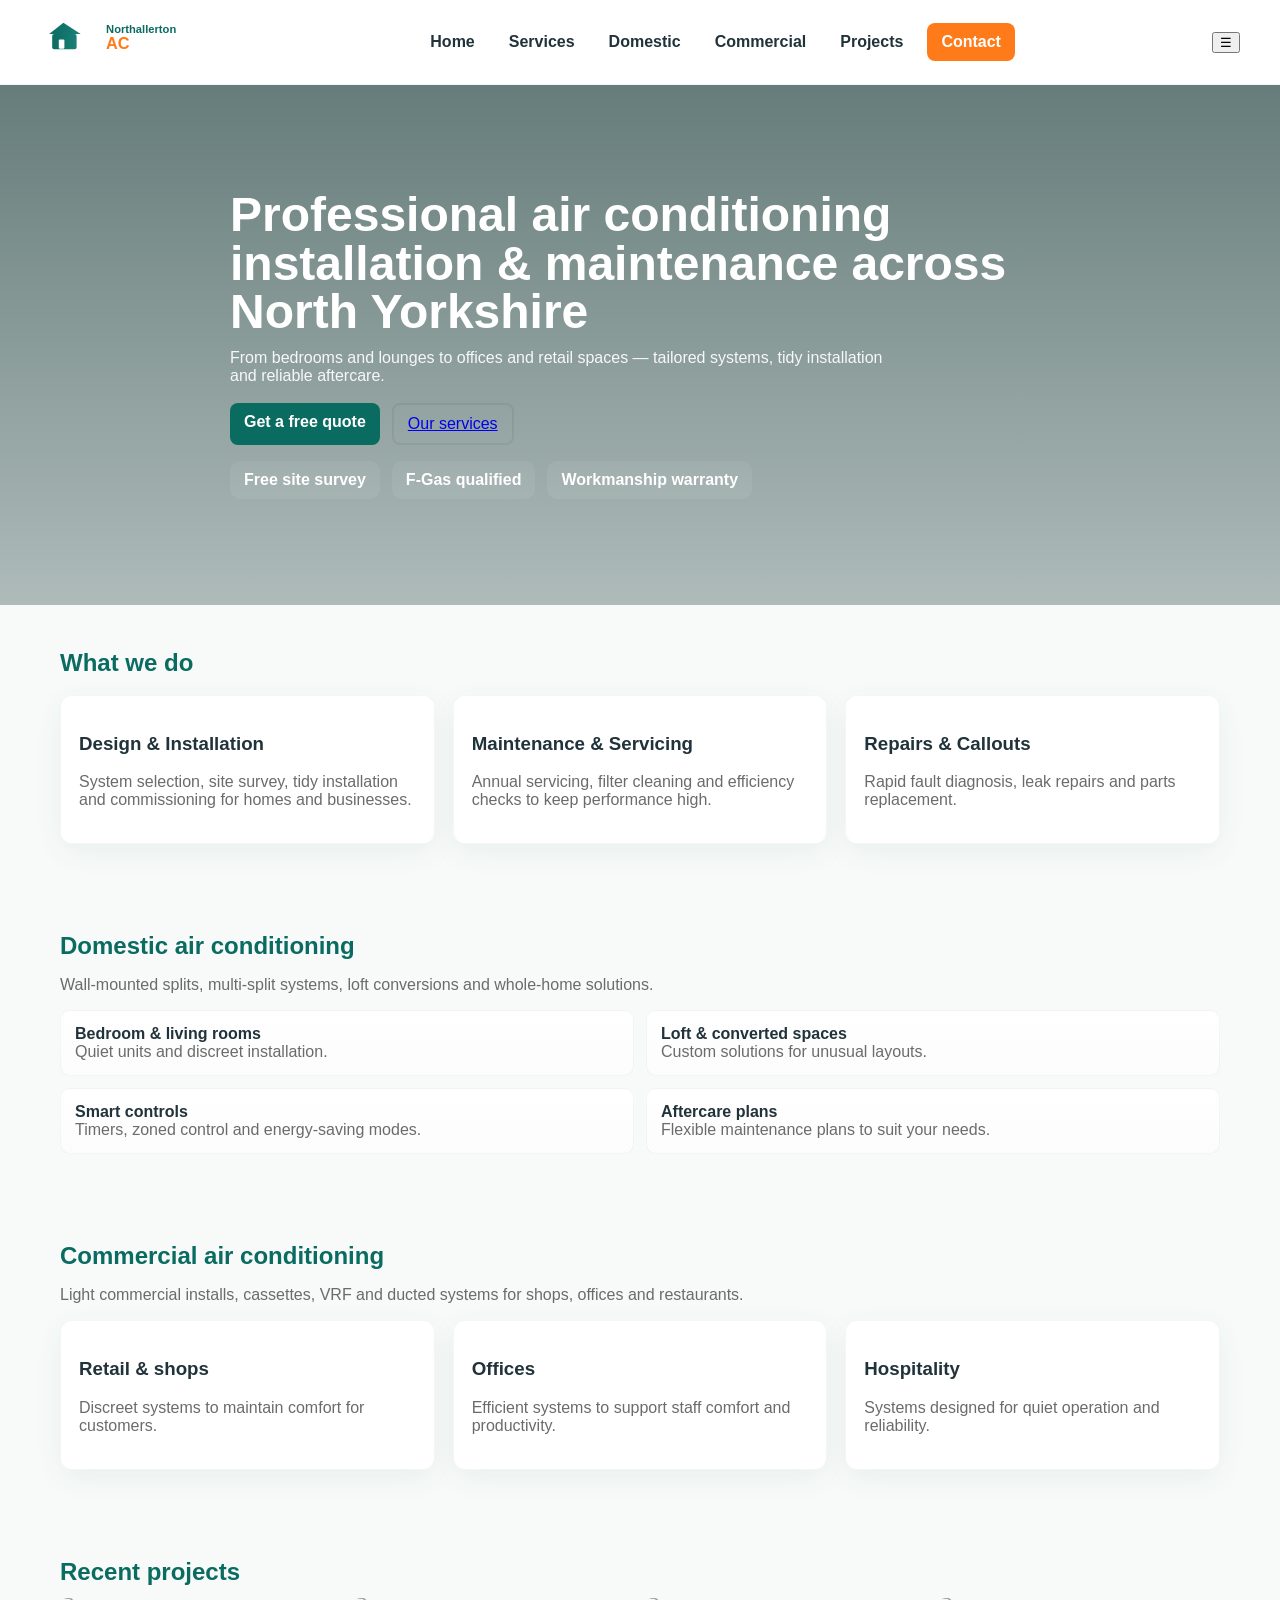
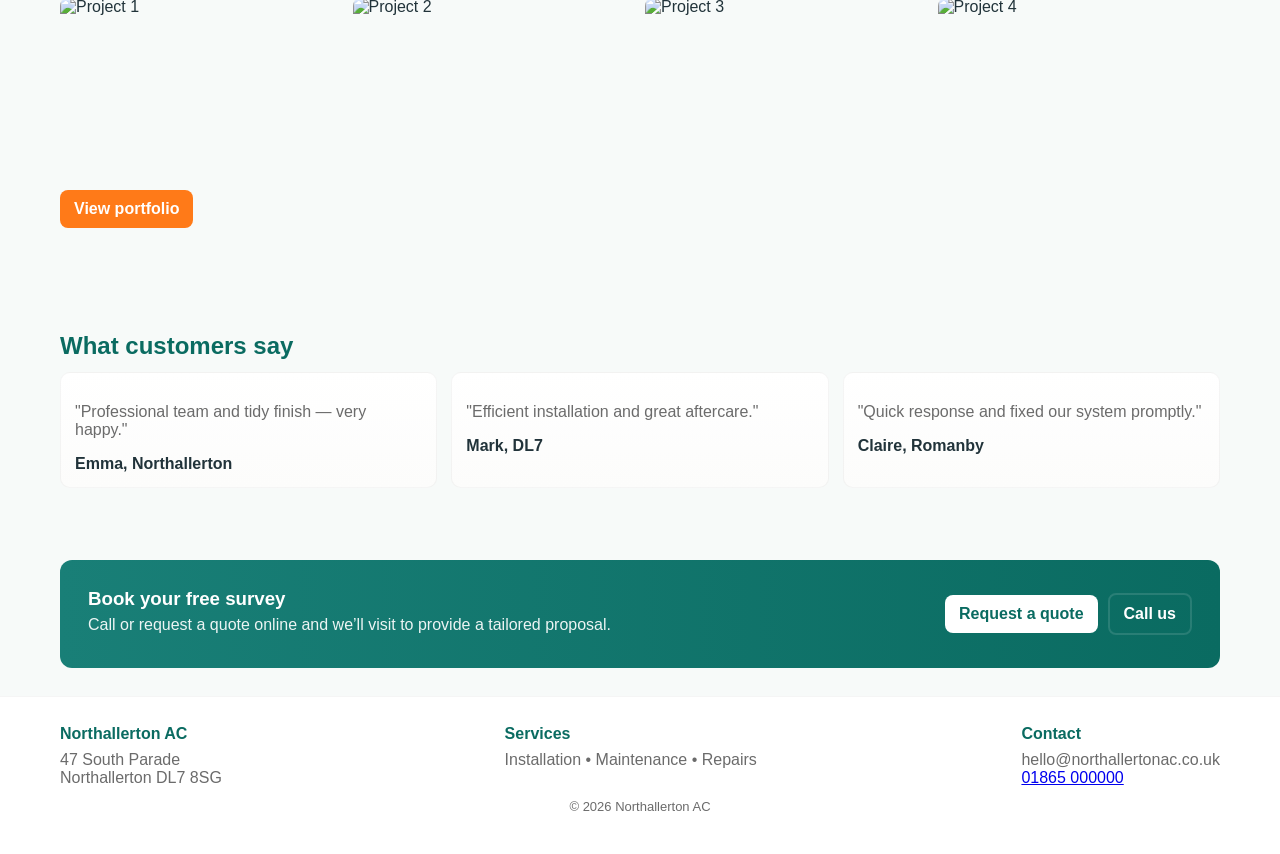
==== index.html @ 20d9b69d "Add files via upload" ====
<!doctype html>
<html lang="en">
<head>
  <meta charset="utf-8"><meta name="viewport" content="width=device-width,initial-scale=1">
  <title>Northallerton AC — Domestic & Commercial Air Conditioning</title>
  <link rel="stylesheet" href="styles.css">
  <link rel="icon" href="logo.svg" type="image/svg+xml">
</head>
<body>
  <header class="site-header">
    <div class="container header-inner">
      <a href="index.html" class="logo"><img src="logo.svg" alt="Northallerton AC"></a>
      <nav class="site-nav">
        <a href="index.html">Home</a>
        <a href="services.html">Services</a>
        <a href="domestic.html">Domestic</a>
        <a href="commercial.html">Commercial</a>
        <a href="projects.html">Projects</a>
        <a href="contact.html" class="cta">Contact</a>
      </nav>
      <button class="nav-toggle" aria-label="Toggle navigation">☰</button>
    </div>
  </header>

  <section class="hero" role="img" aria-label="Technician installing air conditioning">
    <div class="container">
      <h1>Professional air conditioning installation & maintenance across North Yorkshire</h1>
      <p>From bedrooms and lounges to offices and retail spaces — tailored systems, tidy installation and reliable aftercare.</p>
      <div class="hero-actions">
        <a href="contact.html" class="btn">Get a free quote</a>
        <a href="#services" class="btn-ghost">Our services</a>
      </div>
      <div class="quick-services" style="margin-top:16px">
        <div class="qs-item">Free site survey</div>
        <div class="qs-item">F‑Gas qualified</div>
        <div class="qs-item">Workmanship warranty</div>
      </div>
    </div>
  </section>

  <main class="container">
    <section class="section" id="services">
      <h2>What we do</h2>
      <div class="card-grid">
        <div class="card"><h3>Design & Installation</h3><p style="color:var(--muted)">System selection, site survey, tidy installation and commissioning for homes and businesses.</p></div>
        <div class="card"><h3>Maintenance & Servicing</h3><p style="color:var(--muted)">Annual servicing, filter cleaning and efficiency checks to keep performance high.</p></div>
        <div class="card"><h3>Repairs & Callouts</h3><p style="color:var(--muted)">Rapid fault diagnosis, leak repairs and parts replacement.</p></div>
      </div>
    </section>

    <section class="section">
      <h2>Domestic air conditioning</h2>
      <p style="color:var(--muted)">Wall-mounted splits, multi-split systems, loft conversions and whole-home solutions.</p>
      <div class="service-list" style="margin-top:12px">
        <div class="service"><strong>Bedroom & living rooms</strong><div style="color:var(--muted)">Quiet units and discreet installation.</div></div>
        <div class="service"><strong>Loft & converted spaces</strong><div style="color:var(--muted)">Custom solutions for unusual layouts.</div></div>
        <div class="service"><strong>Smart controls</strong><div style="color:var(--muted)">Timers, zoned control and energy-saving modes.</div></div>
        <div class="service"><strong>Aftercare plans</strong><div style="color:var(--muted)">Flexible maintenance plans to suit your needs.</div></div>
      </div>
    </section>

    <section class="section">
      <h2>Commercial air conditioning</h2>
      <p style="color:var(--muted)">Light commercial installs, cassettes, VRF and ducted systems for shops, offices and restaurants.</p>
      <div class="card-grid" style="margin-top:12px">
        <div class="card"><h3>Retail & shops</h3><p style="color:var(--muted)">Discreet systems to maintain comfort for customers.</p></div>
        <div class="card"><h3>Offices</h3><p style="color:var(--muted)">Efficient systems to support staff comfort and productivity.</p></div>
        <div class="card"><h3>Hospitality</h3><p style="color:var(--muted)">Systems designed for quiet operation and reliability.</p></div>
      </div>
    </section>

    <section class="section">
      <h2>Recent projects</h2>
      <div class="projects-grid">
        <img src="https://picsum.photos/800/600?random=21" alt="Project 1">
        <img src="https://picsum.photos/800/600?random=22" alt="Project 2">
        <img src="https://picsum.photos/800/600?random=23" alt="Project 3">
        <img src="https://picsum.photos/800/600?random=24" alt="Project 4">
      </div>
      <p style="margin-top:12px"><a href="projects.html" class="btn" style="background:var(--accent)">View portfolio</a></p>
    </section>

    <section class="section">
      <h2>What customers say</h2>
      <div class="testimonials" style="margin-top:12px">
        <div class="testimonial"><p style="color:var(--muted)">"Professional team and tidy finish — very happy."</p><strong>Emma, Northallerton</strong></div>
        <div class="testimonial"><p style="color:var(--muted)">"Efficient installation and great aftercare."</p><strong>Mark, DL7</strong></div>
        <div class="testimonial"><p style="color:var(--muted)">"Quick response and fixed our system promptly."</p><strong>Claire, Romanby</strong></div>
      </div>
    </section>

    <section class="section contact-cta" style="background:linear-gradient(90deg,var(--primary-2),var(--primary));color:#fff;border-radius:12px;padding:28px;margin:28px 0">
      <div style="display:flex;align-items:center;justify-content:space-between;gap:12px;flex-wrap:wrap">
        <div><h3 style="margin:0">Book your free survey</h3><p style="margin:6px 0;color:rgba(255,255,255,0.92)">Call or request a quote online and we’ll visit to provide a tailored proposal.</p></div>
        <div style="display:flex;gap:10px;align-items:center">
          <a href="contact.html" class="btn" style="background:#fff;color:var(--primary)">Request a quote</a>
          <a href="tel:+441862000000" class="btn" style="background:transparent;border:2px solid rgba(255,255,255,0.12);color:#fff">Call us</a>
        </div>
      </div>
    </section>

  </main>

  <footer class="site-footer">
    <div class="container footer-inner">
      <div class="footer-col"><strong style="color:var(--primary)">Northallerton AC</strong><div style="color:var(--muted);margin-top:8px">47 South Parade<br>Northallerton DL7 8SG</div></div>
      <div class="footer-col"><strong style="color:var(--primary)">Services</strong><div style="color:var(--muted);margin-top:8px">Installation • Maintenance • Repairs</div></div>
      <div class="footer-col"><strong style="color:var(--primary)">Contact</strong><div style="color:var(--muted);margin-top:8px">hello@northallertonac.co.uk<br><a href="tel:+441862000000">01865 000000</a></div></div>
    </div>
    <div style="text-align:center;padding:12px;color:var(--muted);font-size:13px">&copy; <span id="year"></span> Northallerton AC</div>
  </footer>

  <script src="script.js"></script>
  <script>document.getElementById('year').textContent = new Date().getFullYear();</script>
</body>
</html>
---- styles.css ----
:root{
  --primary:#0A6B61;
  --primary-2:#197F77;
  --accent:#FF7A18;
  --dark:#21333a;
  --muted:#6b6b6b;
  --bg:#f7faf9;
  --card:#ffffff;
  --maxw:1200px;
  --radius:12px;
  --shadow: 0 8px 30px rgba(12,80,72,0.06);
  font-family: "Inter", "Segoe UI", Roboto, Arial, sans-serif;
}
*{box-sizing:border-box}
body{margin:0;background:var(--bg);color:var(--dark);-webkit-font-smoothing:antialiased}
.container{max-width:var(--maxw);margin:0 auto;padding:0 20px}

/* Header */
.site-header{position:sticky;top:0;background:#fff;z-index:50;border-bottom:1px solid rgba(0,0,0,0.04)}
.header-inner{display:flex;align-items:center;justify-content:space-between;padding:12px 0}
.logo img{height:56px}
.site-nav{display:flex;gap:14px;align-items:center}
.site-nav a{color:var(--dark);text-decoration:none;padding:8px 10px;border-radius:8px;font-weight:600}
.site-nav a.cta{background:var(--accent);color:#fff;padding:10px 14px;border-radius:8px}

/* Hero */
.hero{position:relative;min-height:520px;background-image:url('https://picsum.photos/1600/800?sig=501');background-size:cover;background-position:center;color:#fff;display:flex;align-items:center}
.hero::after{content:'';position:absolute;inset:0;background:linear-gradient(180deg, rgba(5,41,38,0.6), rgba(5,41,38,0.3))}
.hero .container{position:relative;z-index:2;padding:48px 20px}
.hero h1{font-size:48px;margin:0;line-height:1.02;max-width:820px}
.hero p{color:rgba(255,255,255,0.92);margin-top:12px;max-width:680px}
.hero .hero-actions{margin-top:18px;display:flex;gap:12px;flex-wrap:wrap}

/* Quick services strip */
.quick-services{display:flex;gap:12px;margin-top:18px}
.qs-item{background:rgba(255,255,255,0.06);padding:10px 14px;border-radius:10px;color:#fff;font-weight:600}

/* Main sections */
.section{padding:44px 0}
.section h2{color:var(--primary);margin:0 0 12px}
.card-grid{display:grid;grid-template-columns:repeat(3,1fr);gap:18px;margin-top:18px}
.card{background:var(--card);padding:18px;border-radius:12px;box-shadow:var(--shadow);border:1px solid rgba(0,0,0,0.04)}

/* Services list (domestic/commercial) */
.service-list{display:grid;grid-template-columns:repeat(2,1fr);gap:12px;margin-top:12px}
.service{background:linear-gradient(180deg,#fff,#fcfcfd);padding:14px;border-radius:10px;border:1px solid rgba(0,0,0,0.04)}

/* Projects */
.projects-grid{display:grid;grid-template-columns:repeat(4,1fr);gap:10px}
.projects-grid img{width:100%;height:180px;object-fit:cover;border-radius:8px}

/* Testimonials */
.testimonials{display:grid;grid-template-columns:repeat(3,1fr);gap:14px}
.testimonial{background:linear-gradient(180deg,#fff,#fcfcfb);padding:14px;border-radius:10px;border:1px solid rgba(0,0,0,0.04)}

/* Contact form */
.contact-grid{display:grid;grid-template-columns:1fr 380px;gap:20px}
.form-card{background:var(--card);padding:18px;border-radius:12px;box-shadow:var(--shadow)}

/* Footer */
.site-footer{background:#fff;padding:28px 0;border-top:1px solid rgba(0,0,0,0.04)}
.footer-inner{display:flex;justify-content:space-between;gap:20px;flex-wrap:wrap}
.footer-col{min-width:180px;color:var(--muted)}

/* Utilities */
.btn{display:inline-block;background:var(--primary);color:#fff;padding:10px 14px;border-radius:8px;text-decoration:none;font-weight:700}
.btn-ghost{background:transparent;border:2px solid rgba(0,0,0,0.06);padding:10px 14px;border-radius:8px}
.kv{display:flex;gap:12px;align-items:center}

/* Responsive */
@media (max-width:1000px){
  .card-grid{grid-template-columns:repeat(2,1fr)}
  .projects-grid{grid-template-columns:repeat(2,1fr)}
  .testimonials{grid-template-columns:repeat(1,1fr)}
  .site-nav{display:none}
  .nav-toggle{display:block}
  .contact-grid{grid-template-columns:1fr}
}
@media (max-width:600px){
  .card-grid{grid-template-columns:1fr}
  .service-list{grid-template-columns:1fr}
  .hero h1{font-size:28px}
}
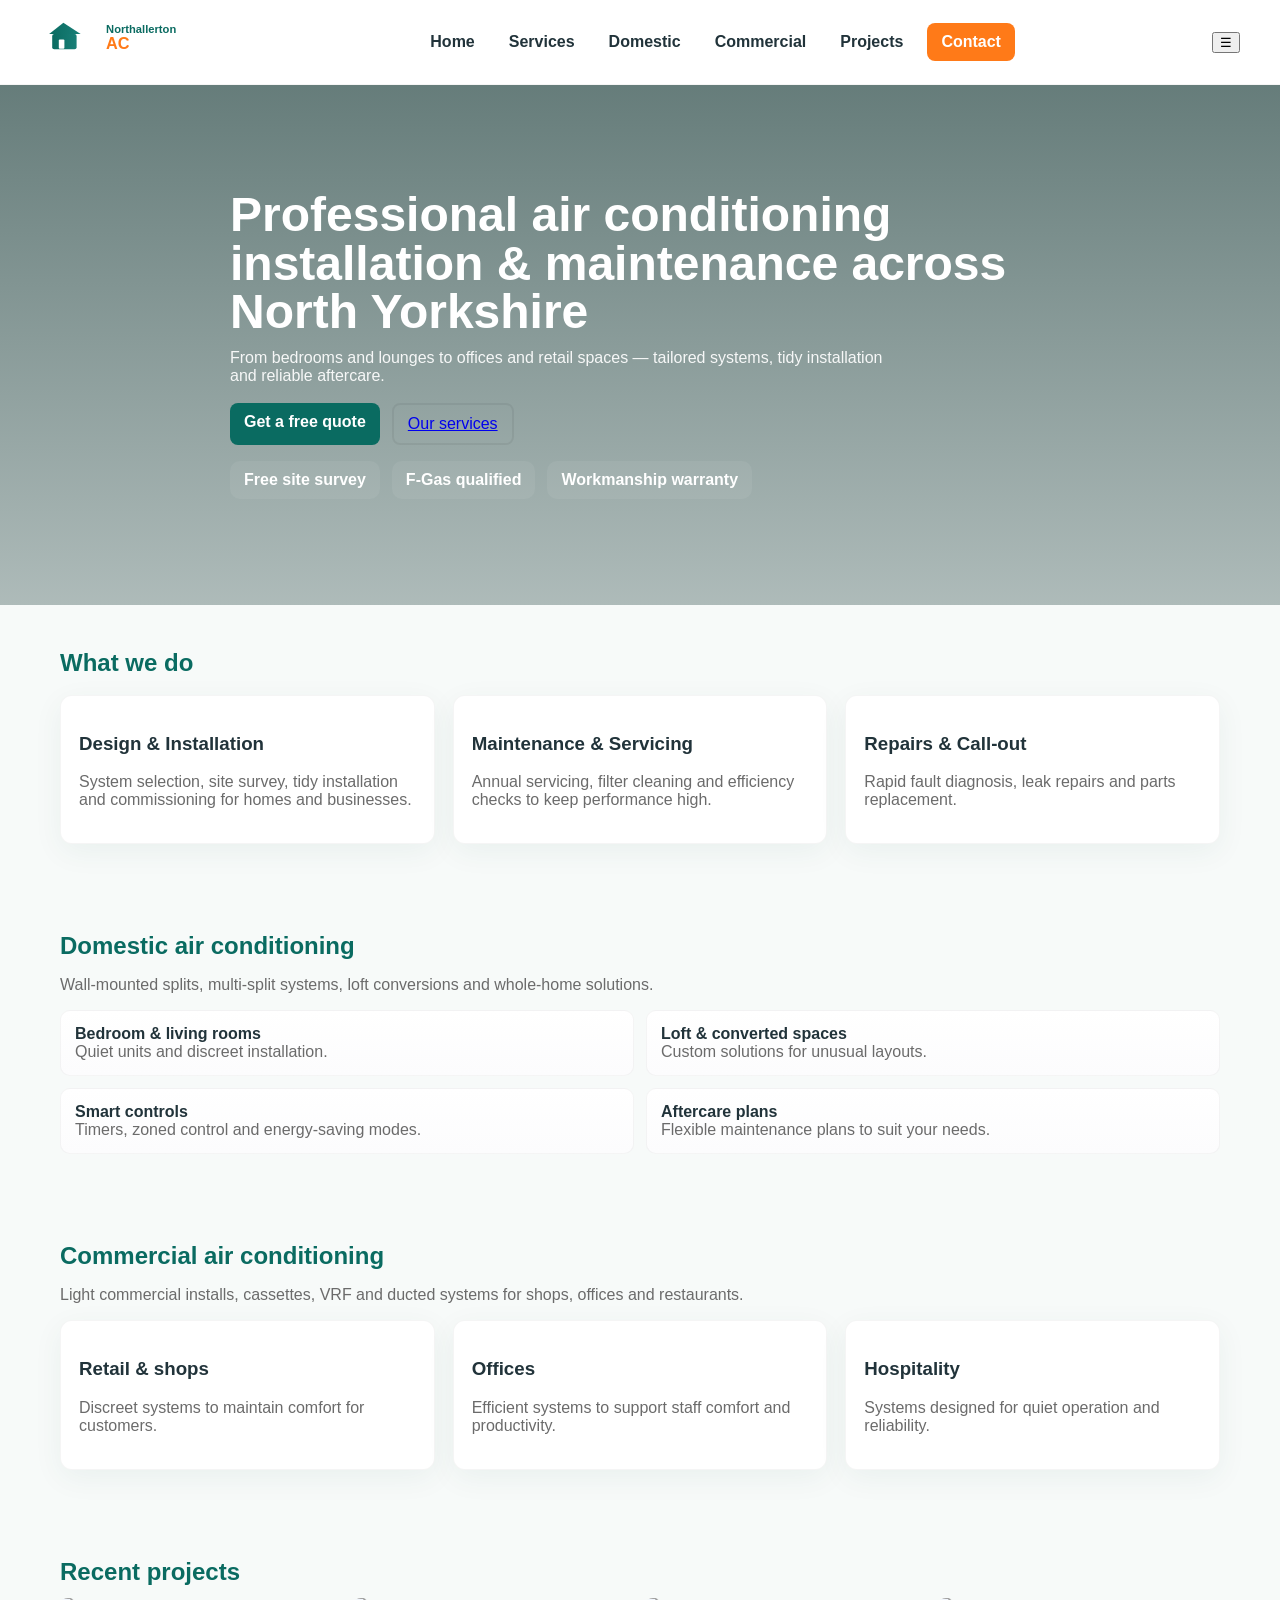
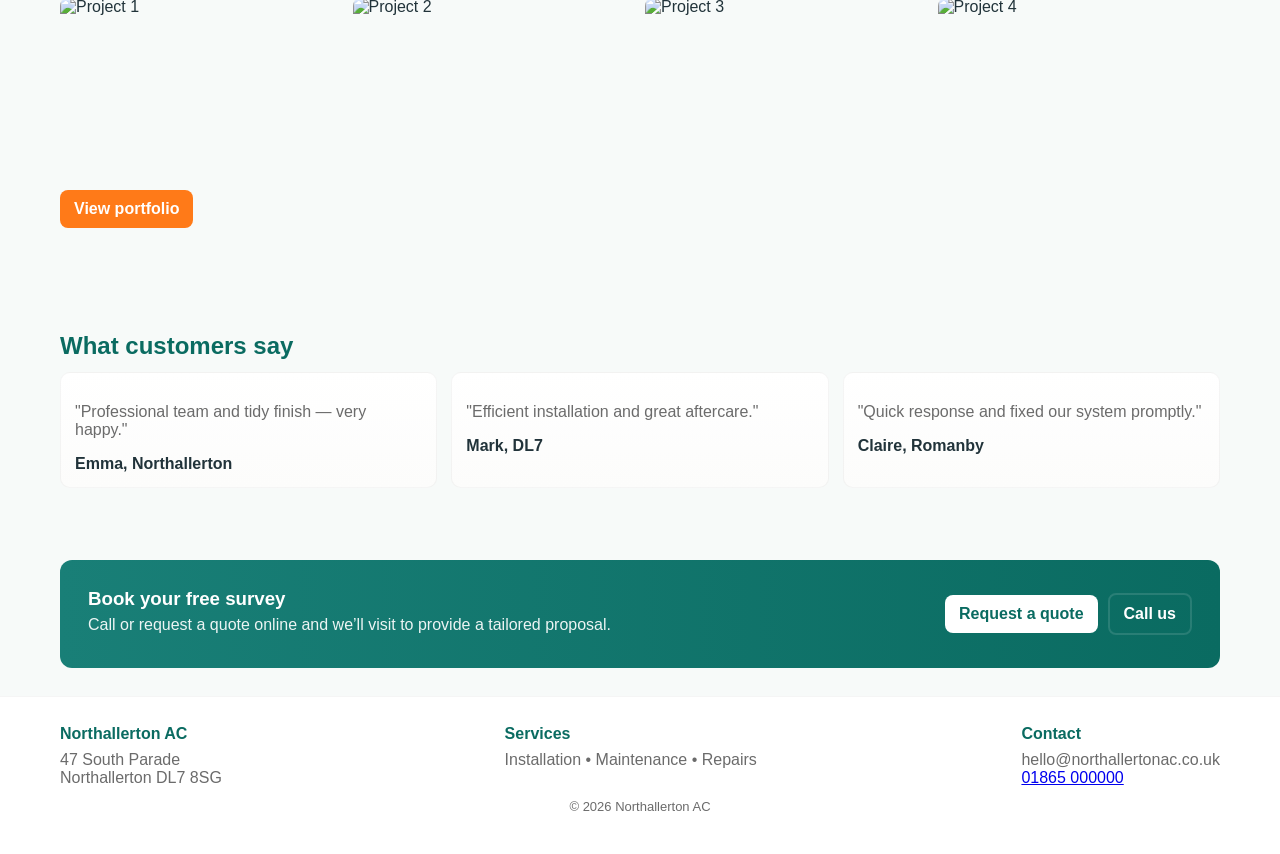
==== commit 56ec3882: "Update index.html" ====
--- a/index.html
+++ b/index.html
@@ -44,7 +44,7 @@
       <div class="card-grid">
         <div class="card"><h3>Design & Installation</h3><p style="color:var(--muted)">System selection, site survey, tidy installation and commissioning for homes and businesses.</p></div>
         <div class="card"><h3>Maintenance & Servicing</h3><p style="color:var(--muted)">Annual servicing, filter cleaning and efficiency checks to keep performance high.</p></div>
-        <div class="card"><h3>Repairs & Callouts</h3><p style="color:var(--muted)">Rapid fault diagnosis, leak repairs and parts replacement.</p></div>
+        <div class="card"><h3>Repairs & Call-out</h3><p style="color:var(--muted)">Rapid fault diagnosis, leak repairs and parts replacement.</p></div>
       </div>
     </section>
 
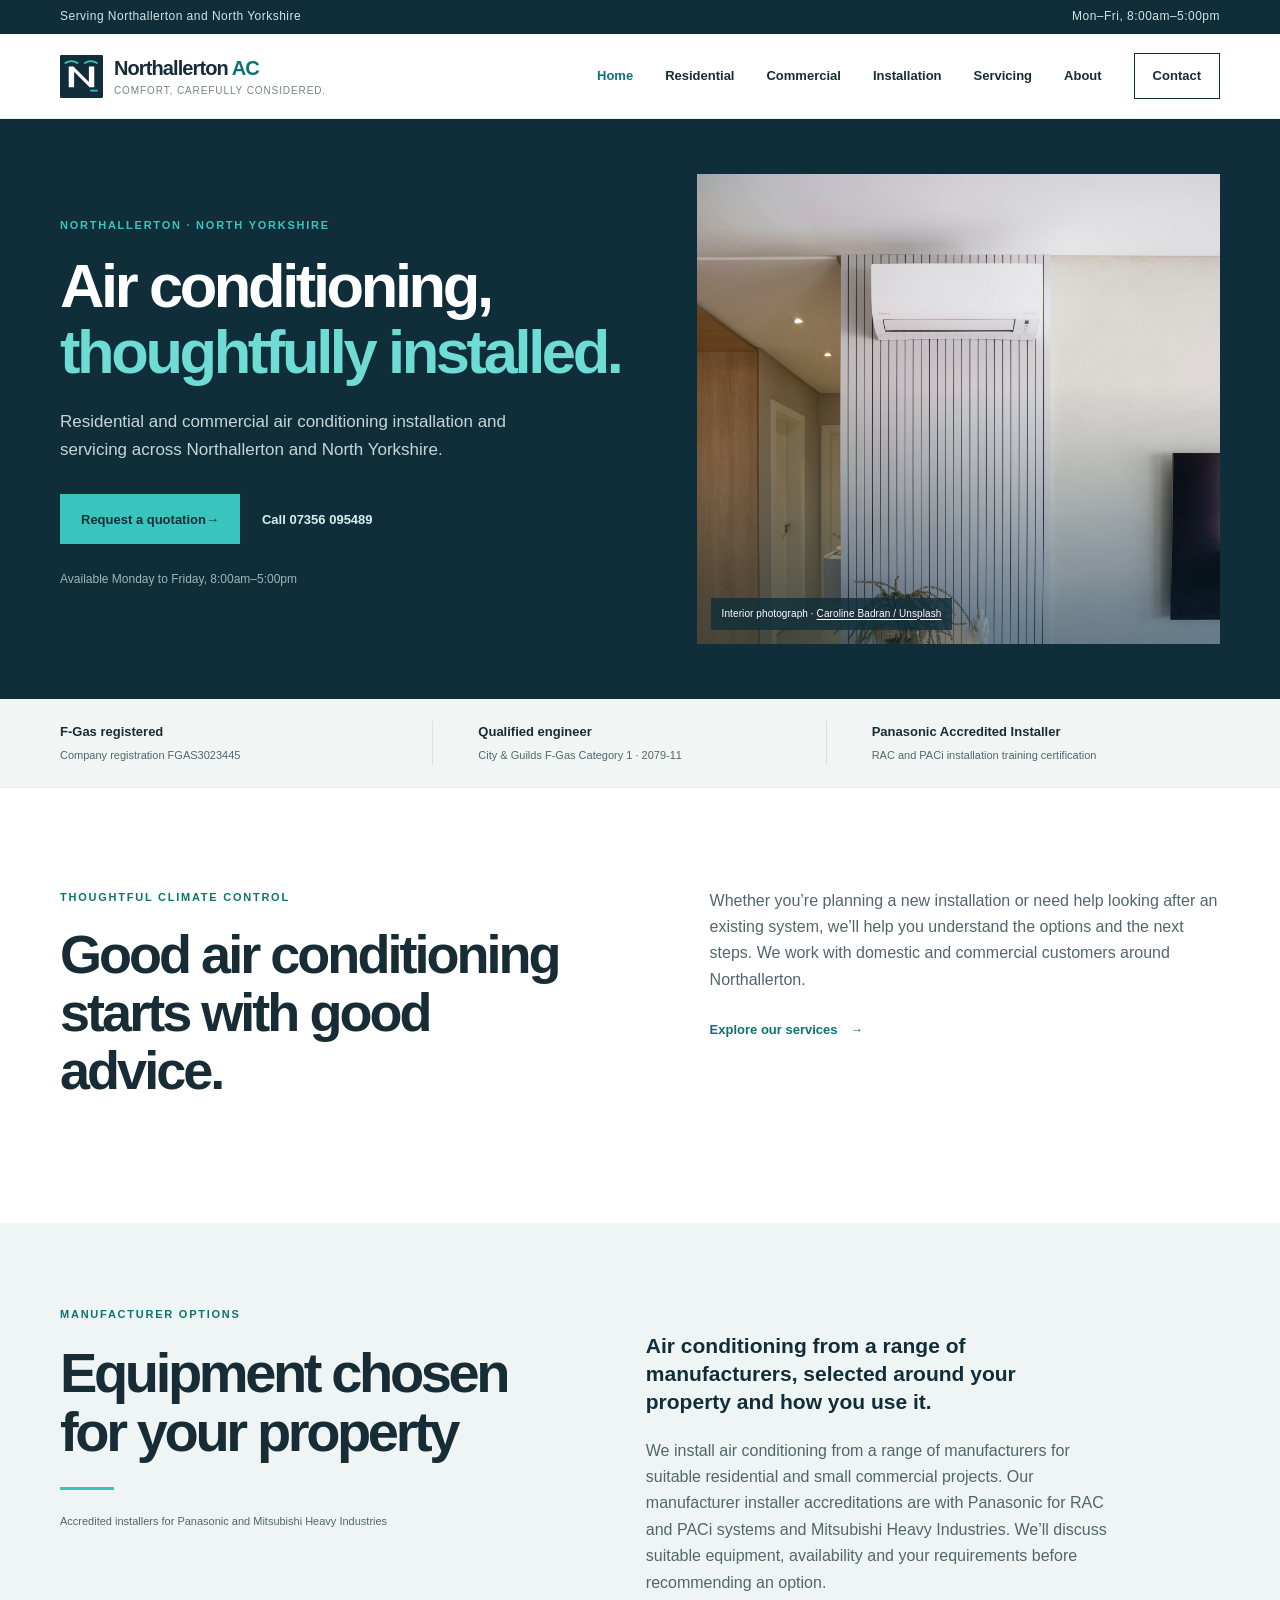
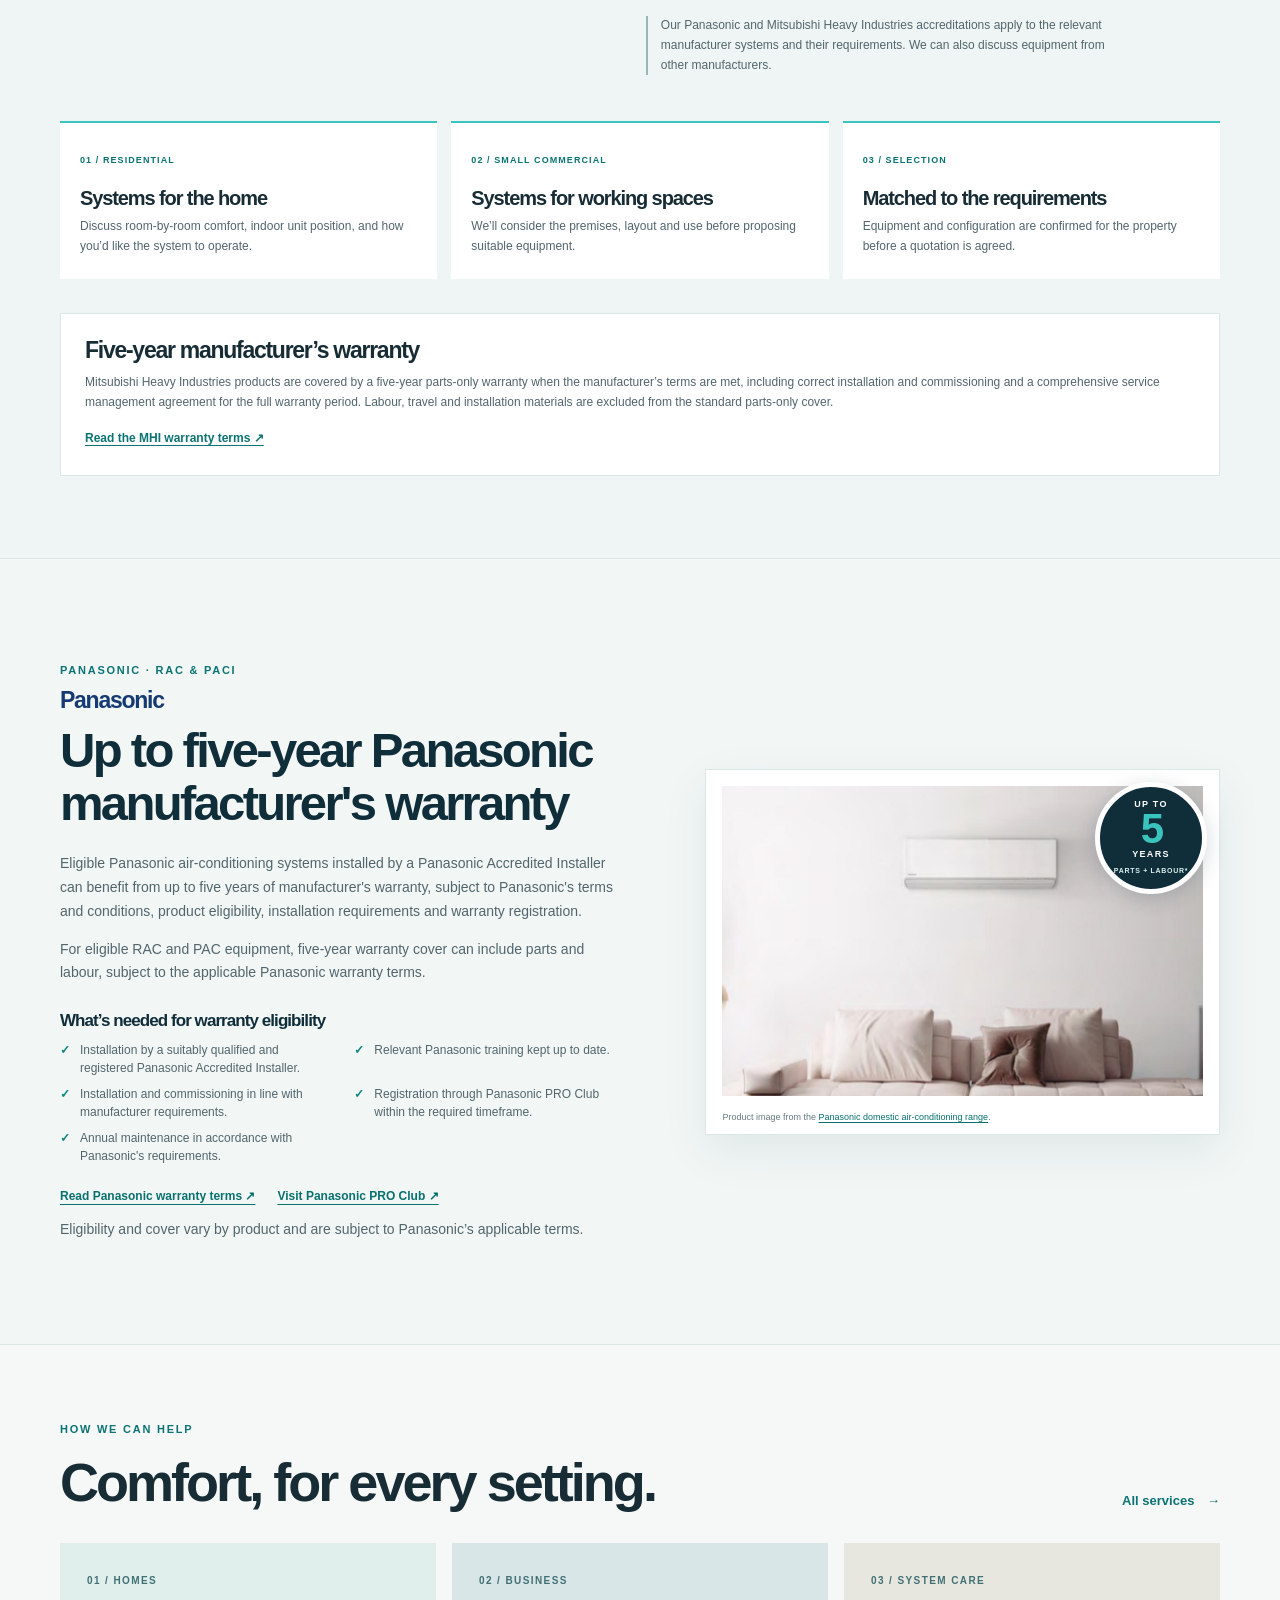
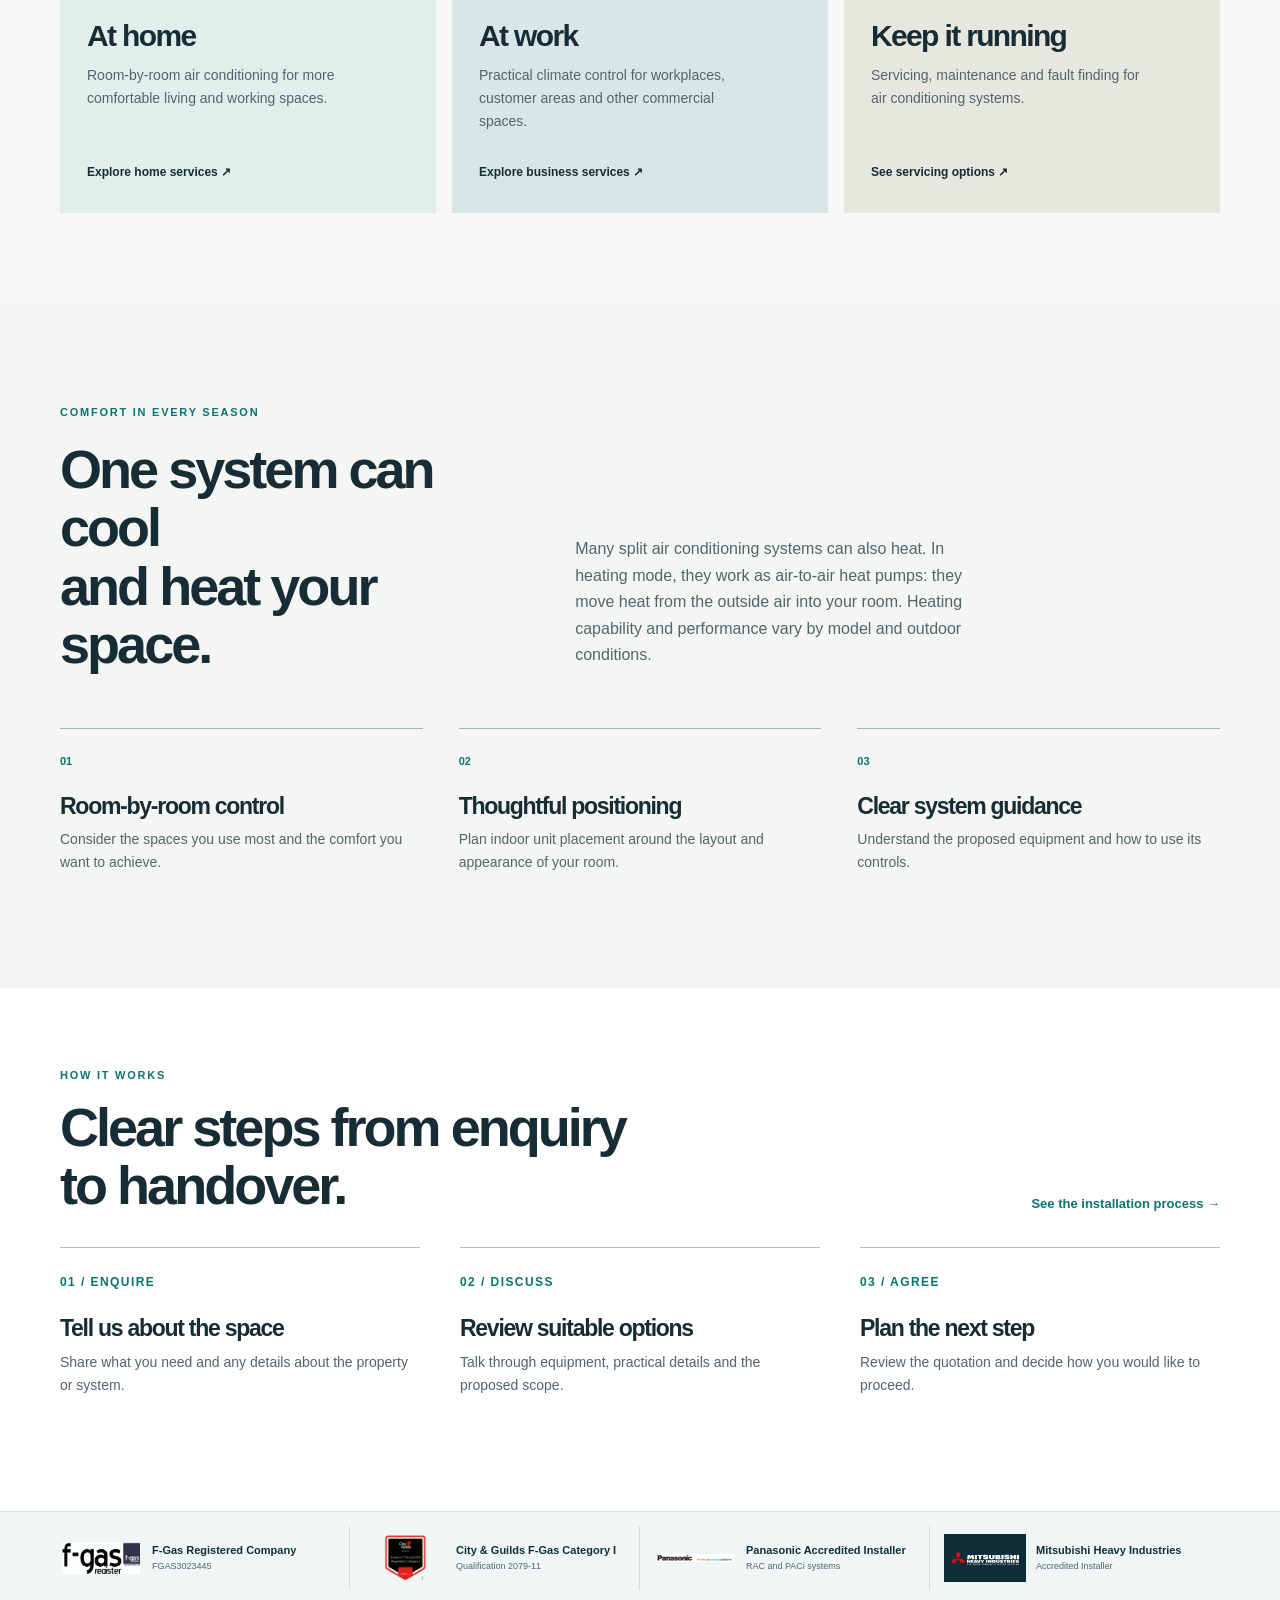
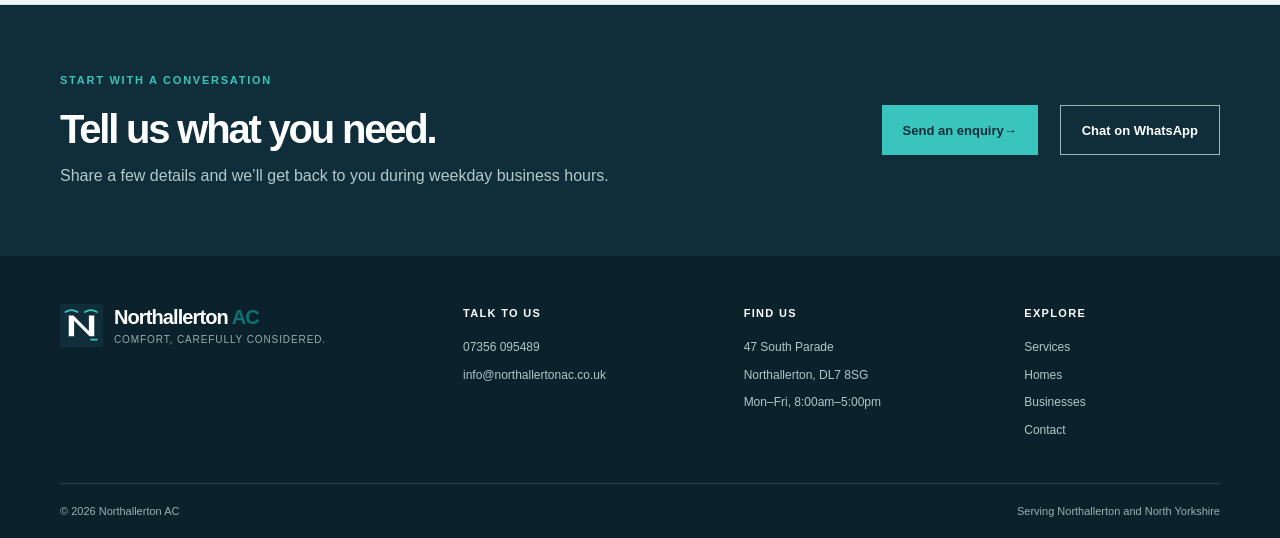
==== commit f38ac3aa: "Complete Northallerton AC website redesign" ====
--- a/index.html
+++ b/index.html
@@ -1,116 +1,31 @@
 <!doctype html>
-<html lang="en">
+<html lang="en-GB">
 <head>
-  <meta charset="utf-8"><meta name="viewport" content="width=device-width,initial-scale=1">
-  <title>Northallerton AC — Domestic & Commercial Air Conditioning</title>
-  <link rel="stylesheet" href="styles.css">
-  <link rel="icon" href="logo.svg" type="image/svg+xml">
+  <meta charset="utf-8"><meta name="viewport" content="width=device-width, initial-scale=1">
+  <title>Air Conditioning Northallerton | Installation &amp; Servicing | Northallerton AC</title><meta property="og:title" content="Air conditioning, thoughtfully installed | Northallerton AC"><meta property="og:description" content="Residential and commercial air conditioning installation and servicing across Northallerton and North Yorkshire."><meta property="og:type" content="website"><meta property="og:url" content="https://northallertonac.co.uk/">
+  <meta name="description" content="Air conditioning installation, servicing and repairs in Northallerton and across North Yorkshire. Call Northallerton AC to discuss your requirements.">
+  <meta name="theme-color" content="#102d3a"><meta property="og:image" content="https://northallertonac.co.uk/assets/northallerton-home-v2.jpg"><meta name="twitter:card" content="summary_large_image"><link rel="canonical" href="https://northallertonac.co.uk/"><link rel="icon" href="logo.svg" type="image/svg+xml"><link rel="stylesheet" href="styles.css?v=20261107-brand-options">
+  <script type="application/ld+json">{"@context":"https://schema.org","@type":"HVACBusiness","name":"Northallerton AC","url":"https://northallertonac.co.uk/","telephone":"+447356095489","email":"info@northallertonac.co.uk","address":{"@type":"PostalAddress","streetAddress":"47 South Parade","addressLocality":"Northallerton","postalCode":"DL7 8SG","addressCountry":"GB"},"openingHoursSpecification":[{"@type":"OpeningHoursSpecification","dayOfWeek":["Monday","Tuesday","Wednesday","Thursday","Friday"],"opens":"08:00","closes":"17:00"}],"areaServed":"Northallerton and North Yorkshire"}</script>
 </head>
 <body>
-  <header class="site-header">
-    <div class="container header-inner">
-      <a href="index.html" class="logo"><img src="logo.svg" alt="Northallerton AC"></a>
-      <nav class="site-nav">
-        <a href="index.html">Home</a>
-        <a href="services.html">Services</a>
-        <a href="domestic.html">Domestic</a>
-        <a href="commercial.html">Commercial</a>
-        <a href="projects.html">Projects</a>
-        <a href="contact.html" class="cta">Contact</a>
-      </nav>
-      <button class="nav-toggle" aria-label="Toggle navigation">☰</button>
-    </div>
-  </header>
-
-  <section class="hero" role="img" aria-label="Technician installing air conditioning">
-    <div class="container">
-      <h1>Professional air conditioning installation & maintenance across North Yorkshire</h1>
-      <p>From bedrooms and lounges to offices and retail spaces — tailored systems, tidy installation and reliable aftercare.</p>
-      <div class="hero-actions">
-        <a href="contact.html" class="btn">Get a free quote</a>
-        <a href="#services" class="btn-ghost">Our services</a>
-      </div>
-      <div class="quick-services" style="margin-top:16px">
-        <div class="qs-item">Free site survey</div>
-        <div class="qs-item">F‑Gas qualified</div>
-        <div class="qs-item">Workmanship warranty</div>
-      </div>
-    </div>
-  </section>
-
-  <main class="container">
-    <section class="section" id="services">
-      <h2>What we do</h2>
-      <div class="card-grid">
-        <div class="card"><h3>Design & Installation</h3><p style="color:var(--muted)">System selection, site survey, tidy installation and commissioning for homes and businesses.</p></div>
-        <div class="card"><h3>Maintenance & Servicing</h3><p style="color:var(--muted)">Annual servicing, filter cleaning and efficiency checks to keep performance high.</p></div>
-        <div class="card"><h3>Repairs & Call-out</h3><p style="color:var(--muted)">Rapid fault diagnosis, leak repairs and parts replacement.</p></div>
-      </div>
-    </section>
-
-    <section class="section">
-      <h2>Domestic air conditioning</h2>
-      <p style="color:var(--muted)">Wall-mounted splits, multi-split systems, loft conversions and whole-home solutions.</p>
-      <div class="service-list" style="margin-top:12px">
-        <div class="service"><strong>Bedroom & living rooms</strong><div style="color:var(--muted)">Quiet units and discreet installation.</div></div>
-        <div class="service"><strong>Loft & converted spaces</strong><div style="color:var(--muted)">Custom solutions for unusual layouts.</div></div>
-        <div class="service"><strong>Smart controls</strong><div style="color:var(--muted)">Timers, zoned control and energy-saving modes.</div></div>
-        <div class="service"><strong>Aftercare plans</strong><div style="color:var(--muted)">Flexible maintenance plans to suit your needs.</div></div>
-      </div>
-    </section>
-
-    <section class="section">
-      <h2>Commercial air conditioning</h2>
-      <p style="color:var(--muted)">Light commercial installs, cassettes, VRF and ducted systems for shops, offices and restaurants.</p>
-      <div class="card-grid" style="margin-top:12px">
-        <div class="card"><h3>Retail & shops</h3><p style="color:var(--muted)">Discreet systems to maintain comfort for customers.</p></div>
-        <div class="card"><h3>Offices</h3><p style="color:var(--muted)">Efficient systems to support staff comfort and productivity.</p></div>
-        <div class="card"><h3>Hospitality</h3><p style="color:var(--muted)">Systems designed for quiet operation and reliability.</p></div>
-      </div>
-    </section>
-
-    <section class="section">
-      <h2>Recent projects</h2>
-      <div class="projects-grid">
-        <img src="https://picsum.photos/800/600?random=21" alt="Project 1">
-        <img src="https://picsum.photos/800/600?random=22" alt="Project 2">
-        <img src="https://picsum.photos/800/600?random=23" alt="Project 3">
-        <img src="https://picsum.photos/800/600?random=24" alt="Project 4">
-      </div>
-      <p style="margin-top:12px"><a href="projects.html" class="btn" style="background:var(--accent)">View portfolio</a></p>
-    </section>
-
-    <section class="section">
-      <h2>What customers say</h2>
-      <div class="testimonials" style="margin-top:12px">
-        <div class="testimonial"><p style="color:var(--muted)">"Professional team and tidy finish — very happy."</p><strong>Emma, Northallerton</strong></div>
-        <div class="testimonial"><p style="color:var(--muted)">"Efficient installation and great aftercare."</p><strong>Mark, DL7</strong></div>
-        <div class="testimonial"><p style="color:var(--muted)">"Quick response and fixed our system promptly."</p><strong>Claire, Romanby</strong></div>
-      </div>
-    </section>
-
-    <section class="section contact-cta" style="background:linear-gradient(90deg,var(--primary-2),var(--primary));color:#fff;border-radius:12px;padding:28px;margin:28px 0">
-      <div style="display:flex;align-items:center;justify-content:space-between;gap:12px;flex-wrap:wrap">
-        <div><h3 style="margin:0">Book your free survey</h3><p style="margin:6px 0;color:rgba(255,255,255,0.92)">Call or request a quote online and we’ll visit to provide a tailored proposal.</p></div>
-        <div style="display:flex;gap:10px;align-items:center">
-          <a href="contact.html" class="btn" style="background:#fff;color:var(--primary)">Request a quote</a>
-          <a href="tel:+441862000000" class="btn" style="background:transparent;border:2px solid rgba(255,255,255,0.12);color:#fff">Call us</a>
-        </div>
-      </div>
-    </section>
-
-  </main>
-
-  <footer class="site-footer">
-    <div class="container footer-inner">
-      <div class="footer-col"><strong style="color:var(--primary)">Northallerton AC</strong><div style="color:var(--muted);margin-top:8px">47 South Parade<br>Northallerton DL7 8SG</div></div>
-      <div class="footer-col"><strong style="color:var(--primary)">Services</strong><div style="color:var(--muted);margin-top:8px">Installation • Maintenance • Repairs</div></div>
-      <div class="footer-col"><strong style="color:var(--primary)">Contact</strong><div style="color:var(--muted);margin-top:8px">hello@northallertonac.co.uk<br><a href="tel:+441862000000">01865 000000</a></div></div>
-    </div>
-    <div style="text-align:center;padding:12px;color:var(--muted);font-size:13px">&copy; <span id="year"></span> Northallerton AC</div>
-  </footer>
-
-  <script src="script.js"></script>
-  <script>document.getElementById('year').textContent = new Date().getFullYear();</script>
-</body>
-</html>
+<a class="skip-link" href="#main">Skip to content</a>
+<div class="topline"><div class="wrap top-inner"><span>Serving Northallerton and North Yorkshire</span><span>Mon–Fri, 8:00am–5:00pm</span></div></div>
+<header class="site-header"><div class="wrap header-inner"><a class="brand" href="index.html" aria-label="Northallerton AC home"><img src="logo.svg" alt=""><span>Northallerton <b>AC</b><small>Comfort, carefully considered.</small></span></a><button class="menu-toggle" aria-expanded="false" aria-controls="main-nav">Menu</button><nav id="main-nav" aria-label="Main navigation"><a href="index.html" aria-current="page">Home</a><a href="domestic.html">Residential</a><a href="commercial.html">Commercial</a><a href="installation.html">Installation</a><a href="maintenance.html">Servicing</a><a href="about.html">About</a><a href="contact.html" class="nav-cta">Contact</a></nav></div></header>
+<main id="main">
+  <section class="hero"><div class="wrap hero-grid"><div class="hero-copy"><p class="eyebrow">Northallerton · North Yorkshire</p><h1>Air conditioning,<br><em>thoughtfully installed.</em></h1><p class="lead">Residential and commercial air conditioning installation and servicing across Northallerton and North Yorkshire.</p><div class="actions"><a class="button button-light" href="contact.html">Request a quotation <span aria-hidden="true">→</span></a><a class="text-link light-link" href="tel:+447356095489">Call 07356 095489</a></div><p class="hero-hours">Available Monday to Friday, 8:00am–5:00pm</p></div><div class="hero-photo"><img src="assets/northallerton-home-v2.jpg" alt="Split air conditioning unit integrated into a modern architectural living room"><span class="photo-caption">Interior photograph · <a href="https://unsplash.com/photos/modern-living-room-with-air-conditioner-and-decor-BsHycOlU6Bg" target="_blank" rel="noopener">Caroline Badran / Unsplash</a></span></div></div></section>
+  <section class="trust-strip"><div class="wrap trust-grid"><div><strong>F-Gas registered</strong><span>Company registration FGAS3023445</span></div><div><strong>Qualified engineer</strong><span>City &amp; Guilds F-Gas Category 1 · 2079-11</span></div><div><strong>Panasonic Accredited Installer</strong><span>RAC and PACi installation training certification</span></div></div></section>
+  <section class="section intro"><div class="wrap intro-grid"><div><p class="eyebrow">Thoughtful climate control</p><h2>Good air conditioning<br>starts with good advice.</h2></div><div><p>Whether you’re planning a new installation or need help looking after an existing system, we’ll help you understand the options and the next steps. We work with domestic and commercial customers around Northallerton.</p><a class="text-link" href="services.html">Explore our services <span aria-hidden="true">→</span></a></div></div></section>
+  <section class="manufacturer-feature"><div class="wrap manufacturer-grid"><div class="maker-title"><p class="eyebrow">Manufacturer options</p><h2>Equipment chosen for your property</h2><span class="maker-rule"></span><p class="maker-status">Accredited installers for Panasonic and Mitsubishi Heavy Industries</p></div><div class="maker-copy"><p class="maker-intro">Air conditioning from a range of manufacturers, selected around your property and how you use it.</p><p>We install air conditioning from a range of manufacturers for suitable residential and small commercial projects. Our manufacturer installer accreditations are with Panasonic for RAC and PACi systems and Mitsubishi Heavy Industries. We’ll discuss suitable equipment, availability and your requirements before recommending an option.</p><p class="maker-qualification">Our Panasonic and Mitsubishi Heavy Industries accreditations apply to the relevant manufacturer systems and their requirements. We can also discuss equipment from other manufacturers.</p></div><div class="manufacturer-systems"><article><span>01 / RESIDENTIAL</span><h3>Systems for the home</h3><p>Discuss room-by-room comfort, indoor unit position, and how you’d like the system to operate.</p></article><article><span>02 / SMALL COMMERCIAL</span><h3>Systems for working spaces</h3><p>We’ll consider the premises, layout and use before proposing suitable equipment.</p></article><article><span>03 / SELECTION</span><h3>Matched to the requirements</h3><p>Equipment and configuration are confirmed for the property before a quotation is agreed.</p></article></div><div class="manufacturer-warranty"><div><h3>Five-year manufacturer’s warranty</h3><p>Mitsubishi Heavy Industries products are covered by a five-year parts-only warranty when the manufacturer’s terms are met, including correct installation and commissioning and a comprehensive service management agreement for the full warranty period. Labour, travel and installation materials are excluded from the standard parts-only cover.</p><a href="https://mhi-hvac.co.uk/warranty-scheme/" target="_blank" rel="noopener">Read the MHI warranty terms ↗</a></div></div></div></section>
+  <section class="section panasonic-warranty-section" aria-labelledby="panasonic-warranty-title"><div class="wrap panasonic-warranty-grid"><div class="panasonic-warranty-copy"><p class="eyebrow">Panasonic · RAC &amp; PACi</p><p class="panasonic-brand-wordmark" aria-label="Panasonic">Panasonic</p><h2 id="panasonic-warranty-title">Up to five-year Panasonic manufacturer's warranty</h2><p class="panasonic-warranty-lead">Eligible Panasonic air-conditioning systems installed by a Panasonic Accredited Installer can benefit from up to five years of manufacturer's warranty, subject to Panasonic's terms and conditions, product eligibility, installation requirements and warranty registration.</p><p>For eligible RAC and PAC equipment, five-year warranty cover can include parts and labour, subject to the applicable Panasonic warranty terms.</p><h3>What’s needed for warranty eligibility</h3><ul class="panasonic-conditions"><li>Installation by a suitably qualified and registered Panasonic Accredited Installer.</li><li>Relevant Panasonic training kept up to date.</li><li>Installation and commissioning in line with manufacturer requirements.</li><li>Registration through Panasonic PRO Club within the required timeframe.</li><li>Annual maintenance in accordance with Panasonic's requirements.</li></ul><div class="panasonic-warranty-links"><a href="https://www.panasonicproclub.com/uploads/GB/certifications/untitled%20folder/WEBSITE_PANASONIC_UK_RAC_PAC_VRF_A2W_Warranty_01NOV_2021.pdf" target="_blank" rel="noopener">Read Panasonic warranty terms ↗</a><a href="https://www.panasonicproclub.com/GB_en/" target="_blank" rel="noopener">Visit Panasonic PRO Club ↗</a></div><p class="panasonic-disclaimer">Eligibility and cover vary by product and are subject to Panasonic’s applicable terms.</p></div><div class="panasonic-warranty-visual"><div class="five-year-badge" aria-label="Up to five years, parts and labour"><span>UP TO</span><strong>5</strong><span>YEARS</span><small>PARTS + LABOUR*</small></div><img src="assets/panasonic-warranty-interior.jpg" alt="Panasonic wall-mounted air-conditioning unit in a contemporary living room" loading="lazy"><small class="panasonic-image-credit">Product image from the <a href="https://www.aircon.panasonic.eu/GB_en/product/etherea-inverter-silver-r32/" target="_blank" rel="noopener">Panasonic domestic air-conditioning range</a>.</small></div></div></section>
+  <section class="section cards-section"><div class="wrap"><div class="section-heading"><div><p class="eyebrow">How we can help</p><h2>Comfort, for every setting.</h2></div><a class="text-link" href="services.html">All services <span aria-hidden="true">→</span></a></div><div class="card-grid"><a class="service-card home-card" href="domestic.html"><span class="card-number">01 / HOMES</span><h3>At home</h3><p>Room-by-room air conditioning for more comfortable living and working spaces.</p><span class="card-arrow">Explore home services ↗</span></a><a class="service-card business-card" href="commercial.html"><span class="card-number">02 / BUSINESS</span><h3>At work</h3><p>Practical climate control for workplaces, customer areas and other commercial spaces.</p><span class="card-arrow">Explore business services ↗</span></a><a class="service-card care-card" href="services.html#servicing"><span class="card-number">03 / SYSTEM CARE</span><h3>Keep it running</h3><p>Servicing, maintenance and fault finding for air conditioning systems.</p><span class="card-arrow">See servicing options ↗</span></a></div></div></section>
+  <section class="section benefit-section"><div class="wrap"><div class="benefit-heading"><p class="eyebrow">Comfort in every season</p><h2>One system can cool<br>and heat your space.</h2><p>Many split air conditioning systems can also heat. In heating mode, they work as air-to-air heat pumps: they move heat from the outside air into your room. Heating capability and performance vary by model and outdoor conditions.</p></div><div class="benefit-points"><div><b>01</b><h3>Room-by-room control</h3><p>Consider the spaces you use most and the comfort you want to achieve.</p></div><div><b>02</b><h3>Thoughtful positioning</h3><p>Plan indoor unit placement around the layout and appearance of your room.</p></div><div><b>03</b><h3>Clear system guidance</h3><p>Understand the proposed equipment and how to use its controls.</p></div></div></div></section>
+  <section class="section process-home"><div class="wrap"><div class="section-heading"><div><p class="eyebrow">How it works</p><h2>Clear steps from enquiry to handover.</h2></div><a class="text-link" href="installation.html">See the installation process →</a></div><div class="steps"><div><b>01 / ENQUIRE</b><h3>Tell us about the space</h3><p>Share what you need and any details about the property or system.</p></div><div><b>02 / DISCUSS</b><h3>Review suitable options</h3><p>Talk through equipment, practical details and the proposed scope.</p></div><div><b>03 / AGREE</b><h3>Plan the next step</h3><p>Review the quotation and decide how you would like to proceed.</p></div></div></div></section>
+  <section class="credentials-banner" aria-label="Accreditations and qualifications"><div class="wrap credential-list">
+ <article class="credential-card"><div class="credential-mark fgas-mark"><img src="assets/fgas-register-logo.png" alt="F-Gas Register"></div><div class="credential-copy"><h3>F-Gas Registered Company</h3><p>FGAS3023445</p></div></article>
+ <article class="credential-card"><div class="credential-mark guilds-mark"><img src="assets/city-guilds-fgas-category-i.png" alt="City &amp; Guilds Level 2 F-Gas Category I badge"></div><div class="credential-copy"><h3>City &amp; Guilds F-Gas Category I</h3><p>Qualification 2079-11</p></div></article>
+ <article class="credential-card"><div class="credential-mark panasonic-mark"><img src="assets/panasonic-heating-cooling-logo.png" alt="Panasonic heating and cooling solutions"></div><div class="credential-copy"><h3>Panasonic Accredited Installer</h3><p>RAC and PACi systems</p></div></article>
+ <article class="credential-card mhi-credential"><div class="credential-mark mhi-mark"><img src="assets/mhi-official-logo.svg" alt="Mitsubishi Heavy Industries"></div><div class="credential-copy"><h3>Mitsubishi Heavy Industries</h3><p>Accredited Installer</p></div></article>
+ </div></section>
+  <section class="contact-band"><div class="wrap band-inner"><div><p class="eyebrow">Start with a conversation</p><h2>Tell us what you need.</h2><p>Share a few details and we’ll get back to you during weekday business hours.</p></div><div class="actions"><a class="button button-light" href="contact.html">Send an enquiry <span aria-hidden="true">→</span></a><a class="button button-outline" href="https://wa.me/447356095489?text=Hello%20Northallerton%20AC%2C%20I%27d%20like%20to%20ask%20about%20air%20conditioning." target="_blank" rel="noopener">Chat on WhatsApp</a></div></div></section>
+</main>
+<footer class="site-footer"><div class="wrap footer-main"><a class="brand footer-brand" href="index.html"><img src="logo.svg" alt=""><span>Northallerton <b>AC</b><small>Comfort, carefully considered.</small></span></a><div><b>Talk to us</b><a href="tel:+447356095489">07356 095489</a><a href="mailto:info@northallertonac.co.uk">info@northallertonac.co.uk</a></div><div><b>Find us</b><span>47 South Parade</span><span>Northallerton, DL7 8SG</span><span>Mon–Fri, 8:00am–5:00pm</span></div><div><b>Explore</b><a href="services.html">Services</a><a href="domestic.html">Homes</a><a href="commercial.html">Businesses</a><a href="contact.html">Contact</a></div></div><div class="wrap footer-bottom"><span>© <span data-year>2026</span> Northallerton AC</span><span>Serving Northallerton and North Yorkshire</span></div></footer><script src="script.js" defer></script></body></html>
--- a/styles.css
+++ b/styles.css
@@ -1,83 +1,110 @@
-:root{
-  --primary:#0A6B61;
-  --primary-2:#197F77;
-  --accent:#FF7A18;
-  --dark:#21333a;
-  --muted:#6b6b6b;
-  --bg:#f7faf9;
-  --card:#ffffff;
-  --maxw:1200px;
-  --radius:12px;
-  --shadow: 0 8px 30px rgba(12,80,72,0.06);
-  font-family: "Inter", "Segoe UI", Roboto, Arial, sans-serif;
-}
-*{box-sizing:border-box}
-body{margin:0;background:var(--bg);color:var(--dark);-webkit-font-smoothing:antialiased}
-.container{max-width:var(--maxw);margin:0 auto;padding:0 20px}
+:root{--navy:#102d3a;--navy2:#183f4e;--teal:#39c5bd;--pale:#eff6f5;--ink:#172c35;--muted:#52656c;--white:#fff;--line:#d7e2e2;--serif:Manrope,Arial,sans-serif;--sans:'DM Sans',Arial,sans-serif}*{box-sizing:border-box}html{scroll-behavior:smooth}body{margin:0;color:var(--ink);font-family:var(--sans);font-size:16px;line-height:1.65;-webkit-font-smoothing:antialiased}a{color:inherit;text-decoration:none}a:hover{text-decoration:underline;text-underline-offset:4px}img{max-width:100%}.wrap{width:min(1160px,calc(100% - 48px));margin-inline:auto}.skip-link{position:absolute;left:-9999px;top:0;background:#fff;padding:12px;z-index:99}.skip-link:focus{left:12px}.topline{background:var(--navy);color:#d3e5e5;font-size:12px;letter-spacing:.04em}.top-inner{min-height:34px;display:flex;justify-content:space-between;align-items:center}.site-header{background:#fff;border-bottom:1px solid #e7eded;position:relative;z-index:3}.header-inner{min-height:84px;display:flex;align-items:center;justify-content:space-between}.brand{display:flex;align-items:center;gap:11px;font-family:var(--serif);font-size:20px;font-weight:700;line-height:1.15;letter-spacing:-.045em}.brand img{width:43px;height:43px}.brand b{color:#0b7373}.brand small{display:block;font:500 10px var(--sans);letter-spacing:.09em;text-transform:uppercase;color:#74858a;margin-top:5px}.site-header nav{display:flex;align-items:center;gap:32px;font-size:13px;font-weight:600}.site-header nav a[aria-current=page]{color:#0b7373}.nav-cta{border:1px solid var(--navy);padding:11px 18px}.nav-cta:hover{background:var(--navy);color:#fff;text-decoration:none}.menu-toggle{display:none}.hero{background:var(--navy);color:#fff;overflow:hidden}.hero-grid{min-height:590px;display:grid;grid-template-columns:1fr .88fr;align-items:center;gap:5%;padding-block:68px}.eyebrow{font-size:11px;font-weight:700;text-transform:uppercase;letter-spacing:.16em;color:#0b7373;margin:0 0 19px}.hero .eyebrow,.contact-band .eyebrow{color:var(--teal)}h1,h2,h3,p{margin-top:0}h1,h2,h3{font-family:var(--serif);letter-spacing:-.055em;line-height:1.08}h1{font-size:clamp(48px,6vw,74px);margin-bottom:24px;max-width:720px}h1 em{font-style:normal;color:#6edbd4}.lead{font-size:18px;line-height:1.65;max-width:540px;color:#c2d4d6}.hero .lead{color:#c6d6d8}.actions{display:flex;align-items:center;gap:22px;flex-wrap:wrap;margin-top:30px}.button{display:inline-flex;align-items:center;justify-content:center;min-height:50px;padding:0 21px;font-weight:700;font-size:13px;transition:transform .2s,background .2s}.button:hover{transform:translateY(-2px);text-decoration:none}.button-light{background:var(--teal);color:var(--navy)}.button-light:hover{background:#6edbd4}.button-dark{background:var(--navy);color:#fff;border:0;cursor:pointer}.button-dark:hover{background:var(--navy2)}.button-outline{border:1px solid #9ab6b9;color:#fff}.text-link{color:#0b7373;font-weight:700;font-size:13px}.text-link span{padding-left:9px}.text-link.light-link{color:#d5eeee}.hero-hours{color:#9cb6b8;font-size:12px;margin-top:26px}.hero-art{height:410px;position:relative;background:#214959;overflow:hidden}.hero-art:before{content:'';position:absolute;inset:0;background:linear-gradient(120deg,transparent 40%,#264f5c 40%)}.art-sun{position:absolute;right:14%;top:12%;width:94px;height:94px;border-radius:50%;background:#e8b875;opacity:.88}.art-window{position:absolute;right:9%;top:12%;width:55%;height:52%;display:grid;grid-template-columns:1fr 1fr;grid-template-rows:1fr 1fr;border:9px solid #dce8e2;box-shadow:0 14px 30px #071c2870}.art-window div{background:linear-gradient(145deg,#91c9c2,#577e78);border:3px solid #dce8e2}.art-window div:nth-child(2),.art-window div:nth-child(3){background:linear-gradient(150deg,#d5bc8e,#6f9e91)}.art-unit{position:absolute;top:22%;left:10%;height:32px;width:42%;background:#fff;box-shadow:0 7px 15px #071c2860;border-radius:2px;display:flex;align-items:end;justify-content:center;gap:4px;padding-bottom:5px}.art-unit i{width:26%;height:2px;background:#8fa7aa}.art-plant{position:absolute;bottom:0;right:7%;height:130px;width:78px}.art-plant span{position:absolute;bottom:0;left:19px;width:42px;height:47px;background:#d2a878;clip-path:polygon(8% 0,92% 0,78% 100%,22% 100%)}.art-plant b{position:absolute;bottom:40px;left:36px;width:15px;height:65px;border-radius:100% 0 100% 0;background:#68a189;transform:rotate(-17deg);transform-origin:bottom}.art-plant b:nth-child(2){transform:rotate(32deg);height:70px}.art-plant b:nth-child(3){transform:rotate(-48deg);height:56px}.art-plant b:nth-child(4){transform:rotate(61deg);height:49px}.art-caption{position:absolute;bottom:21px;left:23px;color:#e1eeee;font:600 12px var(--sans);letter-spacing:.04em}.trust-strip{background:#f1f6f5;border-bottom:1px solid #e5eded}.trust-grid{display:grid;grid-template-columns:repeat(3,1fr);padding-block:22px;gap:20px}.trust-grid>div{border-right:1px solid var(--line);padding-left:25px}.trust-grid>div:first-child{padding-left:0}.trust-grid>div:last-child{border:0}.trust-grid strong,.trust-grid span{display:block}.trust-grid strong{font-size:13px}.trust-grid span{font-size:11px;color:var(--muted);margin-top:4px}.section{padding-block:100px}.intro-grid,.credentials-grid,.split-content{display:grid;grid-template-columns:1fr 1fr;gap:12%;align-items:start}.section h2,.page-hero h1{font-size:clamp(38px,4.4vw,54px);margin-bottom:23px}.intro-grid>div:nth-child(2) p,.split-content p{color:var(--muted)}.intro-grid .text-link{display:inline-block;margin-top:10px}.cards-section{background:#f5f8f7;padding-top:75px;padding-bottom:90px}.section-heading{display:flex;justify-content:space-between;align-items:end;margin-bottom:32px}.section-heading h2{margin-bottom:0}.section-heading .eyebrow{margin-bottom:14px}.card-grid{display:grid;grid-template-columns:repeat(3,1fr);gap:16px}.service-card{min-height:270px;padding:30px 27px;display:flex;flex-direction:column;align-items:flex-start;transition:transform .2s}.service-card:hover{transform:translateY(-4px);text-decoration:none}.home-card{background:#e0efec}.business-card{background:#d9e6e8}.care-card{background:#e8e7df}.card-number{font-size:10px;letter-spacing:.14em;font-weight:700;color:#407075}.service-card h3{font-size:30px;margin:31px 0 11px}.service-card p{color:#52656c;font-size:14px;max-width:270px}.card-arrow{margin-top:auto;font-size:12px;font-weight:700}.credentials{background:#fff}.credentials-grid h2{max-width:420px}.credentials-grid>div:first-child p:not(.eyebrow){color:var(--muted);max-width:420px}.credential-list{border-top:1px solid var(--line)}.credential-list>div:not(.credential-note){display:flex;align-items:center;gap:16px;border-bottom:1px solid var(--line);padding:16px 0}.credential-mark{display:grid;place-items:center;width:38px;height:38px;background:var(--navy);color:#fff;font-weight:700;font-size:12px;flex:none}.credential-mark.panasonic{background:#bd2433}.credential-list p{margin:0}.credential-list p b,.credential-list p small{display:block}.credential-list p b{font-size:13px}.credential-list p small{font-size:11px;color:var(--muted);margin-top:3px}.credential-note{font-size:11px;color:var(--muted);padding-top:15px}.contact-band{background:var(--navy);color:#fff;padding-block:66px}.band-inner{display:flex;align-items:center;justify-content:space-between;gap:35px}.band-inner h2{font-size:40px;margin-bottom:12px}.band-inner p:not(.eyebrow){color:#b5c9ca;margin:0}.band-inner .actions{margin:0}.site-footer{background:#0b222d;color:#d9e6e6;padding-top:48px}.footer-main{display:grid;grid-template-columns:1.5fr 1fr 1fr .8fr;gap:36px;padding-bottom:42px}.footer-main>div{display:flex;flex-direction:column;gap:8px;font-size:12px;color:#b2c7c8}.footer-main>div>b{font-size:11px;text-transform:uppercase;letter-spacing:.12em;color:#fff;margin-bottom:8px}.footer-brand{align-self:start;color:#fff}.footer-brand small{color:#96adaf}.footer-bottom{border-top:1px solid #29404a;padding-block:18px;display:flex;justify-content:space-between;color:#9cb0b3;font-size:11px}.page-hero{background:#eef5f4;padding-block:95px 90px}.page-hero .lead{color:#52656c}.page-hero h1 em{color:#0b7373}.page-hero h1{margin-bottom:20px}.home-page-hero{background:linear-gradient(110deg,#e5f0ed,#f3f5ef)}.business-page-hero{background:#e8eff2}.contact-hero{background:#e4f0ef}.service-detail-grid{display:grid;grid-template-columns:repeat(3,1fr);gap:34px}.service-detail-grid article{border-top:2px solid var(--teal);padding-top:22px}.service-detail-grid h2{font-size:29px}.service-detail-grid p:not(.eyebrow){color:var(--muted);font-size:14px}.service-detail-grid .eyebrow{margin-bottom:17px}.pale-section{background:#f2f7f6}.steps{display:grid;grid-template-columns:repeat(3,1fr);gap:40px}.steps>div{border-top:1px solid #a8c1c1;padding-top:20px}.steps b{font-size:12px;letter-spacing:.12em;color:#0b7373}.steps h3{font-size:23px;margin:22px 0 10px}.steps p{color:var(--muted);font-size:14px}.split-content .button{margin-top:14px}.contact-layout{display:grid;grid-template-columns:.8fr 1.2fr;gap:12%;align-items:start}.contact-details h2,.form-panel h2{font-size:34px}.contact-details>p:not(.eyebrow){color:var(--muted)}.contact-method{display:block;border-bottom:1px solid var(--line);padding:17px 0}.contact-method small,.contact-method b{display:block}.contact-method small{color:var(--muted);font-size:11px;text-transform:uppercase;letter-spacing:.1em}.contact-method b{font-size:17px}.address{margin-top:25px}.form-panel{background:#f2f7f6;padding:34px}.form-panel>p:not(.eyebrow){color:var(--muted);font-size:14px}form{display:grid;gap:9px}label{font-size:12px;font-weight:700;margin-top:7px}label span{font-weight:400;color:var(--muted)}input,select,textarea{font:inherit;font-size:14px;color:var(--ink);width:100%;border:1px solid #c8d7d7;background:#fff;padding:12px;border-radius:0}input:focus,select:focus,textarea:focus{outline:2px solid #178e8b;outline-offset:1px}textarea{resize:vertical}.form-panel button{margin-top:12px}.form-note{font-size:11px!important;margin:2px 0 0}.legal-copy{max-width:760px}.legal-copy h2{font-size:25px;margin-top:38px}.legal-copy p{color:var(--muted)}
+@media(max-width:760px){.wrap{width:min(100% - 36px,600px)}.top-inner{font-size:10px}.header-inner{min-height:70px}.brand{font-size:18px}.brand img{width:38px;height:38px}.menu-toggle{display:block;border:1px solid var(--line);background:white;padding:9px 13px;font:600 12px var(--sans);color:var(--navy)}.site-header nav{display:none;position:absolute;top:100%;left:0;right:0;background:white;padding:12px 18px 20px;border-bottom:1px solid var(--line);flex-direction:column;align-items:stretch;gap:0}.site-header nav.open{display:flex}.site-header nav a{padding:13px;border-bottom:1px solid #edf1f1}.site-header nav .nav-cta{margin-top:9px;text-align:center;border:1px solid var(--navy)}.hero-grid{grid-template-columns:1fr;padding-block:62px 34px;gap:35px}.hero h1{font-size:50px}.hero-art{height:300px}.trust-grid{grid-template-columns:1fr;gap:0;padding-block:9px}.trust-grid>div,.trust-grid>div:first-child{border-right:0;border-bottom:1px solid var(--line);padding:11px 0}.trust-grid>div:last-child{border-bottom:0}.section{padding-block:68px}.intro-grid,.credentials-grid,.split-content,.contact-layout{grid-template-columns:1fr;gap:25px}.section-heading{align-items:flex-start;gap:15px;flex-direction:column}.card-grid,.service-detail-grid{grid-template-columns:1fr}.service-card{min-height:225px}.credentials-grid{gap:18px}.band-inner{align-items:flex-start;flex-direction:column}.band-inner h2{font-size:34px}.footer-main{grid-template-columns:1fr 1fr;gap:30px 20px}.footer-brand{grid-column:1/-1}.footer-bottom{gap:10px;flex-direction:column}.page-hero{padding-block:65px 58px}.page-hero h1{font-size:45px}.steps{grid-template-columns:1fr;gap:22px}.steps h3{margin-top:14px}.form-panel{padding:24px 18px}.actions{gap:15px}.contact-layout{gap:45px}}
+@media(prefers-reduced-motion:reduce){*,*:before,*:after{scroll-behavior:auto!important;transition:none!important}}
+.hero-photo{height:440px;position:relative;overflow:hidden;background:#284d56}.hero-photo img{width:100%;height:100%;object-fit:cover;display:block}.hero-photo:after{content:'';position:absolute;inset:45% 0 0;background:linear-gradient(transparent,#102d3a88)}.hero-photo span{position:absolute;z-index:1;bottom:20px;left:22px;color:#fff;font-size:11px;letter-spacing:.08em}@media(max-width:760px){.hero-photo{height:300px}}
+.benefit-section{background:#f3f6f2}.benefit-heading{display:grid;grid-template-columns:1fr 1fr;gap:0 12%;align-items:end;max-width:920px}.benefit-heading .eyebrow{grid-column:1/-1}.benefit-heading h2{margin-bottom:0}.benefit-heading>p:last-child{color:var(--muted);margin:0 0 5px}.benefit-points{display:grid;grid-template-columns:repeat(3,1fr);gap:36px;margin-top:55px}.benefit-points>div{border-top:1px solid #9fb7b6;padding-top:18px}.benefit-points b{font-size:11px;color:#0b7373}.benefit-points h3{font-size:23px;margin:20px 0 9px}.benefit-points p{color:var(--muted);font-size:14px}.process-home{padding-top:78px}.process-home .section-heading{align-items:end}.process-home .section-heading h2{max-width:600px}@media(max-width:760px){.benefit-heading{grid-template-columns:1fr;gap:18px}.benefit-heading .eyebrow{grid-column:auto;margin-bottom:0}.benefit-points{grid-template-columns:1fr;gap:16px;margin-top:35px}.process-home{padding-top:64px}}
+.hero-grid{grid-template-columns:1.05fr .95fr;gap:5%;min-height:555px;padding-block:55px}.hero h1{font-size:clamp(48px,4.8vw,64px);line-height:1.07;max-width:650px}.hero .lead{font-size:17px;max-width:500px}.hero-photo{height:470px}.hero-photo img{object-position:center 22%}.hero-photo .photo-caption{left:14px;bottom:14px;padding:8px 11px;background:#102d3acc;font-size:10px;letter-spacing:.01em}.hero-photo .photo-caption a{color:#fff;text-decoration:underline;text-underline-offset:2px}.manufacturer-feature{padding-block:82px;background:#eff5f4}.manufacturer-grid{display:grid;grid-template-columns:1fr 1fr;column-gap:12%;align-items:start}.maker-title .eyebrow{margin-bottom:20px}.maker-title h2{font-size:clamp(38px,4.3vw,56px);line-height:1.06;letter-spacing:-.06em;margin-bottom:0}.maker-rule{display:block;width:54px;height:3px;background:#39c5bd;margin-top:25px}.maker-copy{padding-top:34px}.maker-intro{font:600 21px/1.35 var(--serif);color:var(--navy);max-width:430px}.maker-copy p:not(.maker-intro){color:var(--muted);max-width:480px}.maker-qualification{font-size:12px;border-left:2px solid #9ab7b5;padding-left:13px;margin-top:20px}.maker-footer{grid-column:1/-1;display:flex;align-items:center;gap:18px;margin-top:42px;padding-top:19px;border-top:1px solid #c7d7d5}.maker-footer span:first-child{font-weight:700;font-size:13px;color:var(--navy)}.maker-footer span:last-child{font-size:12px;color:var(--muted)}
+@media(max-width:760px){.hero-grid{grid-template-columns:1fr;min-height:0;padding-block:51px 35px;gap:30px}.hero h1{font-size:clamp(34px,9.2vw,42px);max-width:530px}.hero .lead{font-size:16px}.hero-photo{height:315px}.hero-photo img{object-position:center 18%}.manufacturer-feature{padding-block:62px}.manufacturer-grid{grid-template-columns:1fr;gap:12px}.maker-title h2{font-size:43px}.maker-copy{padding-top:8px}.maker-footer{grid-column:auto;align-items:flex-start;flex-direction:column;gap:5px;margin-top:18px}.hero-hours{margin-top:19px}}
+.maker-inline{display:block;margin-top:12px;padding:12px 14px;background:#eff5f4;border-left:2px solid #39c5bd;font-size:13px;color:var(--muted)}.maker-inline b{display:block;color:var(--navy);font-size:14px;margin-bottom:4px}
+/* Credential assets remain explicit placeholders until approved source files are supplied. */
+.credentials .credentials-grid{grid-template-columns:1fr;gap:28px}.credentials-grid>div:first-child{max-width:720px}.credentials-grid>div:first-child p:not(.eyebrow){color:var(--muted);max-width:680px}.credential-list{display:grid;grid-template-columns:repeat(4,minmax(0,1fr));gap:14px;border:0}.credential-card{min-width:0;border:1px solid #dce6e4;background:#fff;padding:16px;display:flex;flex-direction:column;gap:14px}.logo-slot{height:102px;display:grid;place-items:center;padding:12px;border:1px dashed #a9bcba;background:#f7f9f8;text-align:center;color:#53676b;font-size:11px;line-height:1.45}.logo-slot b{font-size:10px;text-transform:uppercase;letter-spacing:.06em;color:#0b7373}.badge-slot{background:#f8f5f4}.panasonic-slot{background:#f6f7f7}.mhi-slot{background:#f2f5f4}.credential-copy h3{font:700 15px/1.28 var(--serif);letter-spacing:-.025em;color:var(--navy);margin:0 0 8px}.credential-copy p{font-size:12px;line-height:1.5;color:var(--muted);margin:0 0 7px}.credential-copy small{display:block;font-size:10px;line-height:1.45;color:var(--muted)}.credential-copy .draft-wording{font-size:11px}.pending-status{display:inline-block;background:#fff2d9;color:#694c16;font-size:9px;font-weight:700;letter-spacing:.07em;padding:5px 7px;margin:0 0 8px}.mhi-credential{border-top:3px solid #39c5bd}.mhi-credential .credential-copy h3{font-size:16px}.manufacturer-grid{grid-template-columns:.9fr 1.1fr;column-gap:10%;row-gap:34px}.maker-title h2{max-width:490px;font-size:clamp(38px,4.5vw,56px)}.maker-status{font-size:11px;color:var(--muted);max-width:360px;margin-top:22px}.maker-copy{padding-top:27px}.manufacturer-systems{grid-column:1/-1;display:grid;grid-template-columns:repeat(3,1fr);gap:14px}.manufacturer-systems article{background:#fff;padding:22px 20px;border-top:2px solid #39c5bd}.manufacturer-systems article span{font-size:9px;font-weight:700;letter-spacing:.12em;color:#0b7373}.manufacturer-systems h3{font-size:20px;margin:16px 0 8px}.manufacturer-systems p{font-size:12px;color:var(--muted);margin:0}.manufacturer-warranty{grid-column:1/-1;display:grid;grid-template-columns:1.4fr .6fr;gap:28px;align-items:center;background:#fff;border:1px solid #dce6e4;padding:24px}.warranty-draft{display:inline-block;background:#fff2d9;color:#694c16;font-size:9px;font-weight:700;letter-spacing:.08em;padding:5px 8px;margin-bottom:13px}.manufacturer-warranty h3{font-size:23px;margin-bottom:10px}.manufacturer-warranty p{font-size:12px;color:var(--muted);margin-bottom:12px}.manufacturer-warranty a{font-size:12px;font-weight:700;color:#0b7373;text-decoration:underline;text-underline-offset:3px}.panasonic-note{border-left:1px solid #dce6e4;padding-left:24px}.panasonic-note b,.panasonic-note span{display:block}.panasonic-note b{font-size:13px;color:var(--navy);margin-bottom:5px}.panasonic-note span{font-size:11px;line-height:1.5;color:var(--muted)}
+@media(max-width:1040px){.credential-list{grid-template-columns:repeat(2,minmax(0,1fr))}}
+@media(max-width:760px){.credentials .credentials-grid{gap:22px}.credential-list{grid-template-columns:1fr}.credential-card{padding:14px}.logo-slot{height:78px}.manufacturer-grid{grid-template-columns:1fr;row-gap:20px}.maker-title h2{font-size:39px}.maker-copy{padding-top:0}.manufacturer-systems{grid-template-columns:1fr;gap:10px}.manufacturer-systems article{padding:18px}.manufacturer-systems h3{margin:12px 0 6px}.manufacturer-warranty{grid-template-columns:1fr;padding:18px;gap:18px}.panasonic-note{border-left:0;border-top:1px solid #dce6e4;padding:15px 0 0}}
 
-/* Header */
-.site-header{position:sticky;top:0;background:#fff;z-index:50;border-bottom:1px solid rgba(0,0,0,0.04)}
-.header-inner{display:flex;align-items:center;justify-content:space-between;padding:12px 0}
-.logo img{height:56px}
-.site-nav{display:flex;gap:14px;align-items:center}
-.site-nav a{color:var(--dark);text-decoration:none;padding:8px 10px;border-radius:8px;font-weight:600}
-.site-nav a.cta{background:var(--accent);color:#fff;padding:10px 14px;border-radius:8px}
+/* Supplied, verified credential artwork and type-led manufacturer marks. */
+.credential-mark{height:102px;display:grid;place-items:center;padding:12px;background:#f7f9f8;border:1px solid #e5eceb;overflow:hidden}.credential-mark img{display:block;max-width:100%;max-height:100%;object-fit:contain}.fgas-mark img{width:100%;height:auto}.guilds-mark{background:#0b0b0b}.guilds-mark img{height:100%;width:auto}.wordmark{font-family:Arial,sans-serif;font-weight:700;letter-spacing:-.055em}.panasonic-mark{font-size:27px;color:#163b73}.mhi-mark{font-size:17px;line-height:1.1;color:#20252a;text-align:center;letter-spacing:-.03em}.loyalty-note{margin-top:17px;padding:13px 15px;background:#f1f6f5;border-left:2px solid #39c5bd}.loyalty-note b,.loyalty-note span{display:block}.loyalty-note b{font-size:12px;color:var(--navy);margin-bottom:4px}.loyalty-note span{font-size:11px;line-height:1.5;color:var(--muted);margin-bottom:5px}.manufacturer-warranty .loyalty-note a{font-size:11px}
+@media(max-width:760px){.credential-mark{height:88px}.fgas-mark img{max-width:96%}.guilds-mark img{height:100%}.credential-copy h3{font-size:16px}.loyalty-note{padding:12px}}
 
-/* Hero */
-.hero{position:relative;min-height:520px;background-image:url('https://picsum.photos/1600/800?sig=501');background-size:cover;background-position:center;color:#fff;display:flex;align-items:center}
-.hero::after{content:'';position:absolute;inset:0;background:linear-gradient(180deg, rgba(5,41,38,0.6), rgba(5,41,38,0.3))}
-.hero .container{position:relative;z-index:2;padding:48px 20px}
-.hero h1{font-size:48px;margin:0;line-height:1.02;max-width:820px}
-.hero p{color:rgba(255,255,255,0.92);margin-top:12px;max-width:680px}
-.hero .hero-actions{margin-top:18px;display:flex;gap:12px;flex-wrap:wrap}
+/* Credential artwork keeps its natural proportions in a generous, shared display area. */
+.credential-mark{width:100%;height:auto;min-height:164px;flex:none;padding:8px 10px;overflow:visible;display:flex;align-items:center;justify-content:center}
+.credential-mark img{display:block;width:auto;height:auto;max-width:100%;max-height:150px;object-fit:contain;object-position:center;flex:0 1 auto}
+.credential-mark.fgas-mark img{width:100%;max-width:100%;height:auto;max-height:150px}
+.credential-mark.guilds-mark img{width:auto;height:auto;max-width:100%;max-height:174px}
+.credential-mark.wordmark{min-height:164px}
+.credential-mark.panasonic-mark{font-size:clamp(27px,2.2vw,36px);white-space:nowrap}
+.credential-mark.mhi-mark{font-size:clamp(18px,1.55vw,23px);line-height:1.08;letter-spacing:-.035em}
+@media(max-width:900px){.credential-mark{min-height:176px}.credential-mark img{max-height:158px}.credential-mark.guilds-mark img{max-height:182px}.credential-mark.wordmark{min-height:176px}}
+@media(max-width:760px){.credential-mark{min-height:164px;padding:6px 12px}.credential-mark img{max-height:154px}.credential-mark.fgas-mark img{max-height:154px}.credential-mark.guilds-mark img{max-height:170px}.credential-mark.wordmark{min-height:164px}.credential-mark.panasonic-mark{font-size:34px}.credential-mark.mhi-mark{font-size:22px}}
 
-/* Quick services strip */
-.quick-services{display:flex;gap:12px;margin-top:18px}
-.qs-item{background:rgba(255,255,255,0.06);padding:10px 14px;border-radius:10px;color:#fff;font-weight:600}
+/* Panasonic's warranty is shown as a separate manufacturer option, beside MHI. */
+.manufacturer-warranty{grid-template-columns:1fr}
+.panasonic-warranty-section{padding:clamp(62px,8vw,104px) 0;background:#f2f7f6;border-top:1px solid #dce6e4;border-bottom:1px solid #dce6e4}
+.panasonic-warranty-grid{display:grid;grid-template-columns:minmax(0,1.05fr) minmax(360px,.95fr);gap:clamp(36px,6vw,82px);align-items:center}
+.panasonic-warranty-copy{min-width:0}
+.panasonic-warranty-copy>.eyebrow{margin-bottom:10px}
+.panasonic-brand-wordmark{margin:0 0 12px;color:#163b73;font:700 23px/1 Arial,sans-serif;letter-spacing:-.055em}
+.panasonic-warranty-copy h2{max-width:650px;margin:0 0 22px;color:var(--navy);font-size:clamp(34px,4vw,49px);line-height:1.08;letter-spacing:-.055em}
+.panasonic-warranty-copy>p:not(.eyebrow):not(.panasonic-brand-wordmark){max-width:660px;color:var(--muted);font-size:14px;line-height:1.7}
+.panasonic-warranty-copy .panasonic-warranty-lead{color:var(--navy);font-size:16px;line-height:1.65}
+.panasonic-warranty-copy h3{margin:27px 0 10px;color:var(--navy);font-size:17px}
+.panasonic-conditions{display:grid;grid-template-columns:1fr 1fr;gap:8px 20px;margin:0;padding:0;list-style:none}
+.panasonic-conditions li{position:relative;padding-left:20px;color:var(--muted);font-size:12px;line-height:1.5}
+.panasonic-conditions li:before{position:absolute;left:0;top:0;color:#0b8580;font-weight:700;content:"✓"}
+.panasonic-warranty-links{display:flex;flex-wrap:wrap;gap:12px 22px;margin-top:22px}
+.panasonic-warranty-links a{color:#08716e;font-size:12px;font-weight:700;text-decoration:underline;text-decoration-thickness:1px;text-underline-offset:4px}
+.panasonic-warranty-copy .panasonic-disclaimer{margin:12px 0 0;color:#63767c;font-size:10px;line-height:1.5}
+.panasonic-warranty-visual{position:relative;min-width:0;padding:16px 16px 38px;background:#fff;border:1px solid #dce6e4;box-shadow:0 16px 42px rgba(16,45,58,.08)}
+.panasonic-warranty-visual>img{display:block;width:100%;height:auto;aspect-ratio:1.55;object-fit:cover;object-position:center;border:0}
+.five-year-badge{position:absolute;z-index:1;top:12px;right:12px;width:112px;height:112px;display:flex;flex-direction:column;align-items:center;justify-content:center;border-radius:50%;background:var(--navy);border:5px solid #fff;box-shadow:0 5px 20px rgba(16,45,58,.18);color:#fff;text-align:center}
+.five-year-badge span{font-size:9px;font-weight:700;letter-spacing:.14em;line-height:1.2}
+.five-year-badge strong{color:var(--teal);font-size:42px;line-height:.95;letter-spacing:-.07em}
+.five-year-badge small{margin-top:5px;color:#d8efed;font-size:7px;font-weight:700;letter-spacing:.1em}
+.panasonic-image-credit{position:absolute;bottom:10px;left:16px;color:#677a80;font-size:9px;line-height:1.4}
+.panasonic-image-credit a{color:#08716e;text-decoration:underline;text-underline-offset:2px}
+@media(max-width:900px){.panasonic-warranty-grid{grid-template-columns:1fr;gap:32px}.panasonic-warranty-copy{max-width:740px}.panasonic-warranty-visual{width:min(100%,720px);margin:0 auto}.panasonic-warranty-visual>img{aspect-ratio:1.8}.five-year-badge{right:12px;top:12px}}
+@media(max-width:600px){.panasonic-warranty-section{padding:56px 0}.panasonic-warranty-copy h2{font-size:36px}.panasonic-warranty-copy .panasonic-warranty-lead{font-size:15px}.panasonic-conditions{grid-template-columns:1fr;gap:8px}.panasonic-warranty-visual{padding:10px 10px 36px}.panasonic-warranty-visual>img{aspect-ratio:1.2}.five-year-badge{width:88px;height:88px;top:16px;right:16px;border-width:4px}.five-year-badge strong{font-size:33px}.five-year-badge span{font-size:7px}.five-year-badge small{font-size:6px}.panasonic-image-credit{left:10px;bottom:8px;font-size:8px}.panasonic-warranty-links{gap:10px 16px}}
 
-/* Main sections */
-.section{padding:44px 0}
-.section h2{color:var(--primary);margin:0 0 12px}
-.card-grid{display:grid;grid-template-columns:repeat(3,1fr);gap:18px;margin-top:18px}
-.card{background:var(--card);padding:18px;border-radius:12px;box-shadow:var(--shadow);border:1px solid rgba(0,0,0,0.04)}
+/* Keep credential artwork uncropped and let the marks sit cleanly on the cards. */
+.credential-mark{min-height:164px;padding:8px 10px;background:transparent;border:0}
+.credential-mark.fgas-mark img{width:auto;height:auto;max-width:min(100%,420px);max-height:140px;object-fit:contain}
+.credential-mark.guilds-mark{background:transparent}
+.credential-mark.guilds-mark img{width:auto;height:auto;max-width:164px;max-height:164px;object-fit:contain}
+.credential-mark.panasonic-mark{background:transparent;border:0}
+.credential-mark.mhi-mark{background:var(--navy);border:0;padding:24px}
+.credential-mark.mhi-mark img{display:block;width:min(100%,260px);height:auto;max-width:100%;max-height:none;object-fit:contain}
+@media(max-width:900px){.credential-mark{min-height:176px}.credential-mark.fgas-mark img{max-height:140px}.credential-mark.guilds-mark img{max-height:164px}.credential-mark.mhi-mark img{width:min(100%,250px)}}
+@media(max-width:760px){.credential-mark{min-height:164px;padding:6px 12px}.credential-mark.fgas-mark img{max-width:min(100%,360px);max-height:136px}.credential-mark.guilds-mark img{max-width:158px;max-height:158px}.credential-mark.panasonic-mark{font-size:34px}.credential-mark.mhi-mark{min-height:164px;padding:20px}.credential-mark.mhi-mark img{width:min(100%,240px)}}
+.credential-mark.panasonic-mark img{display:block;width:auto;height:auto;max-width:100%;max-height:76px;object-fit:contain;object-position:center}
 
-/* Services list (domestic/commercial) */
-.service-list{display:grid;grid-template-columns:repeat(2,1fr);gap:12px;margin-top:12px}
-.service{background:linear-gradient(180deg,#fff,#fcfcfd);padding:14px;border-radius:10px;border:1px solid rgba(0,0,0,0.04)}
+/* A tighter credentials block keeps all four verified marks visible without dominating the page. */
+.credentials.section{padding-block:56px}
+.credentials .credentials-grid{grid-template-columns:1fr;gap:20px}
+.credentials-grid>div:first-child{display:grid;grid-template-columns:minmax(0,1.05fr) minmax(0,.95fr);column-gap:30px;row-gap:0;align-items:end;max-width:none}
+.credentials-grid>div:first-child .eyebrow{grid-column:1/-1;margin-bottom:8px}
+.credentials-grid>div:first-child h2{grid-column:1;grid-row:2;max-width:480px;margin:0;font-size:clamp(30px,3.5vw,42px)}
+.credentials-grid>div:first-child p:not(.eyebrow){grid-column:2;grid-row:2;max-width:none;margin:0;color:var(--muted);font-size:14px}
+.credential-list{grid-template-columns:repeat(4,minmax(0,1fr));gap:10px;border:0}
+.credential-card{padding:12px;gap:9px}
+.credential-copy h3{font-size:14px;margin-bottom:5px}
+.credential-copy p{font-size:11px;line-height:1.4;margin-bottom:4px}
+.credential-copy small{font-size:9px}
+.credential-mark{min-height:92px;padding:3px}
+.credential-mark.fgas-mark img{max-width:min(100%,360px);max-height:84px}
+.credential-mark.guilds-mark img{max-width:94px;max-height:94px}
+.credential-mark.panasonic-mark img{max-height:58px}
+.credential-mark.mhi-mark{min-height:92px;padding:14px}
+.credential-mark.mhi-mark img{width:min(100%,220px)}
+@media(max-width:1040px){.credential-list{grid-template-columns:repeat(2,minmax(0,1fr))}}
+@media(max-width:760px){.credentials.section{padding-block:44px}.credentials .credentials-grid{gap:16px}.credentials-grid>div:first-child{display:block}.credentials-grid>div:first-child .eyebrow{margin-bottom:9px}.credentials-grid>div:first-child h2{font-size:32px;margin-bottom:12px}.credentials-grid>div:first-child p:not(.eyebrow){font-size:13px}.credential-list{grid-template-columns:1fr;gap:9px}.credential-card{padding:11px;gap:8px}.credential-mark{min-height:82px}.credential-mark.fgas-mark img{max-width:min(100%,340px);max-height:78px}.credential-mark.guilds-mark img{max-width:86px;max-height:86px}.credential-mark.panasonic-mark img{max-height:54px}.credential-mark.mhi-mark{min-height:82px;padding:12px}.credential-mark.mhi-mark img{width:min(100%,210px)}}
 
-/* Projects */
-.projects-grid{display:grid;grid-template-columns:repeat(4,1fr);gap:10px}
-.projects-grid img{width:100%;height:180px;object-fit:cover;border-radius:8px}
+/* Keep credentials compact at tablet widths and use short horizontal cards on phones. */
+@media(max-width:1040px){.credentials.section{padding-block:42px}.credential-card{padding:10px;gap:7px}.credential-mark,.credential-mark.wordmark{min-height:112px;height:112px;padding:4px}.credential-mark img{max-height:104px}.credential-mark.fgas-mark img{max-width:min(100%,360px);max-height:104px}.credential-mark.guilds-mark img{max-width:108px;max-height:108px}.credential-mark.mhi-mark{min-height:112px;height:112px;padding:14px}.credential-mark.mhi-mark img{width:min(100%,220px)}.credential-copy h3{font-size:13px}.credential-copy p{font-size:10px}.credential-copy small{font-size:9px}}
+@media(max-width:760px){.credential-card{grid-template-columns:94px minmax(0,1fr);display:grid;align-items:center;padding:10px;gap:12px}.credential-mark,.credential-mark.wordmark{width:94px;min-height:82px;height:82px;padding:2px}.credential-mark.fgas-mark img{max-width:92px;max-height:72px}.credential-mark.guilds-mark img{max-width:74px;max-height:74px}.credential-mark.panasonic-mark{font-size:18px;white-space:normal}.credential-mark.panasonic-mark img{max-width:90px;max-height:52px}.credential-mark.mhi-mark{min-height:82px;height:82px;padding:10px}.credential-mark.mhi-mark img{width:90px}.credential-copy h3{font-size:13px}.credential-copy p{font-size:10px}.credential-copy small{font-size:9px}}
 
-/* Testimonials */
-.testimonials{display:grid;grid-template-columns:repeat(3,1fr);gap:14px}
-.testimonial{background:linear-gradient(180deg,#fff,#fcfcfb);padding:14px;border-radius:10px;border:1px solid rgba(0,0,0,0.04)}
-
-/* Contact form */
-.contact-grid{display:grid;grid-template-columns:1fr 380px;gap:20px}
-.form-card{background:var(--card);padding:18px;border-radius:12px;box-shadow:var(--shadow)}
-
-/* Footer */
-.site-footer{background:#fff;padding:28px 0;border-top:1px solid rgba(0,0,0,0.04)}
-.footer-inner{display:flex;justify-content:space-between;gap:20px;flex-wrap:wrap}
-.footer-col{min-width:180px;color:var(--muted)}
-
-/* Utilities */
-.btn{display:inline-block;background:var(--primary);color:#fff;padding:10px 14px;border-radius:8px;text-decoration:none;font-weight:700}
-.btn-ghost{background:transparent;border:2px solid rgba(0,0,0,0.06);padding:10px 14px;border-radius:8px}
-.kv{display:flex;gap:12px;align-items:center}
-
-/* Responsive */
-@media (max-width:1000px){
-  .card-grid{grid-template-columns:repeat(2,1fr)}
-  .projects-grid{grid-template-columns:repeat(2,1fr)}
-  .testimonials{grid-template-columns:repeat(1,1fr)}
-  .site-nav{display:none}
-  .nav-toggle{display:block}
-  .contact-grid{grid-template-columns:1fr}
-}
-@media (max-width:600px){
-  .card-grid{grid-template-columns:1fr}
-  .service-list{grid-template-columns:1fr}
-  .hero h1{font-size:28px}
-}
+/* A slim credential banner replaces the large homepage credential cards. */
+.credentials-banner{padding:14px 0;background:#eff6f5;border-top:1px solid #d7e2e2;border-bottom:1px solid #d7e2e2}
+.credentials-banner .credential-list{display:grid;grid-template-columns:repeat(4,minmax(0,1fr));gap:0;align-items:center}
+.credentials-banner .credential-card{min-width:0;display:flex;flex-direction:row;align-items:center;gap:10px;padding:8px 14px;border:0;border-right:1px solid #d0dddd;background:transparent}
+.credentials-banner .credential-card:first-child{padding-left:0}
+.credentials-banner .credential-card:last-child{padding-right:0;border-right:0}
+.credentials-banner .credential-mark{width:82px;height:48px;min-height:48px;flex:none;padding:2px;background:transparent;border:0;overflow:visible}
+.credentials-banner .credential-mark img{display:block;width:auto;height:auto;max-width:100%;max-height:44px;object-fit:contain}
+.credentials-banner .credential-mark.guilds-mark img{width:auto;height:auto;max-width:45px;max-height:45px}
+.credentials-banner .credential-mark.panasonic-mark img{max-width:78px;max-height:40px}
+.credentials-banner .credential-mark.mhi-mark{padding:7px;background:var(--navy)}
+.credentials-banner .credential-mark.mhi-mark img{width:100%;max-width:100%;max-height:none}
+.credentials-banner .credential-copy{min-width:0}
+.credentials-banner .credential-copy h3{margin:0;color:var(--navy);font:700 11px/1.25 var(--sans);letter-spacing:0}
+.credentials-banner .credential-copy p{margin:3px 0 0;color:var(--muted);font-size:9px;line-height:1.25}
+@media(max-width:900px){.credentials-banner .credential-list{grid-template-columns:repeat(2,minmax(0,1fr));row-gap:4px}.credentials-banner .credential-card{padding:7px 12px}.credentials-banner .credential-card:nth-child(2){border-right:0}.credentials-banner .credential-card:nth-child(3){padding-left:0}}
+@media(max-width:600px){.credentials-banner{padding:9px 0}.credentials-banner .credential-list{row-gap:2px}.credentials-banner .credential-card{gap:6px;padding:6px 8px}.credentials-banner .credential-card:nth-child(odd){padding-left:0}.credentials-banner .credential-mark{width:78px;height:44px;min-height:44px;padding:1px}.credentials-banner .credential-mark img{max-height:40px}.credentials-banner .credential-mark.guilds-mark img{max-width:40px;max-height:40px}.credentials-banner .credential-mark.panasonic-mark img{max-width:76px;max-height:36px}.credentials-banner .credential-mark.mhi-mark{padding:6px}.credentials-banner .credential-copy h3{font-size:10px}.credentials-banner .credential-copy p{font-size:8px}}
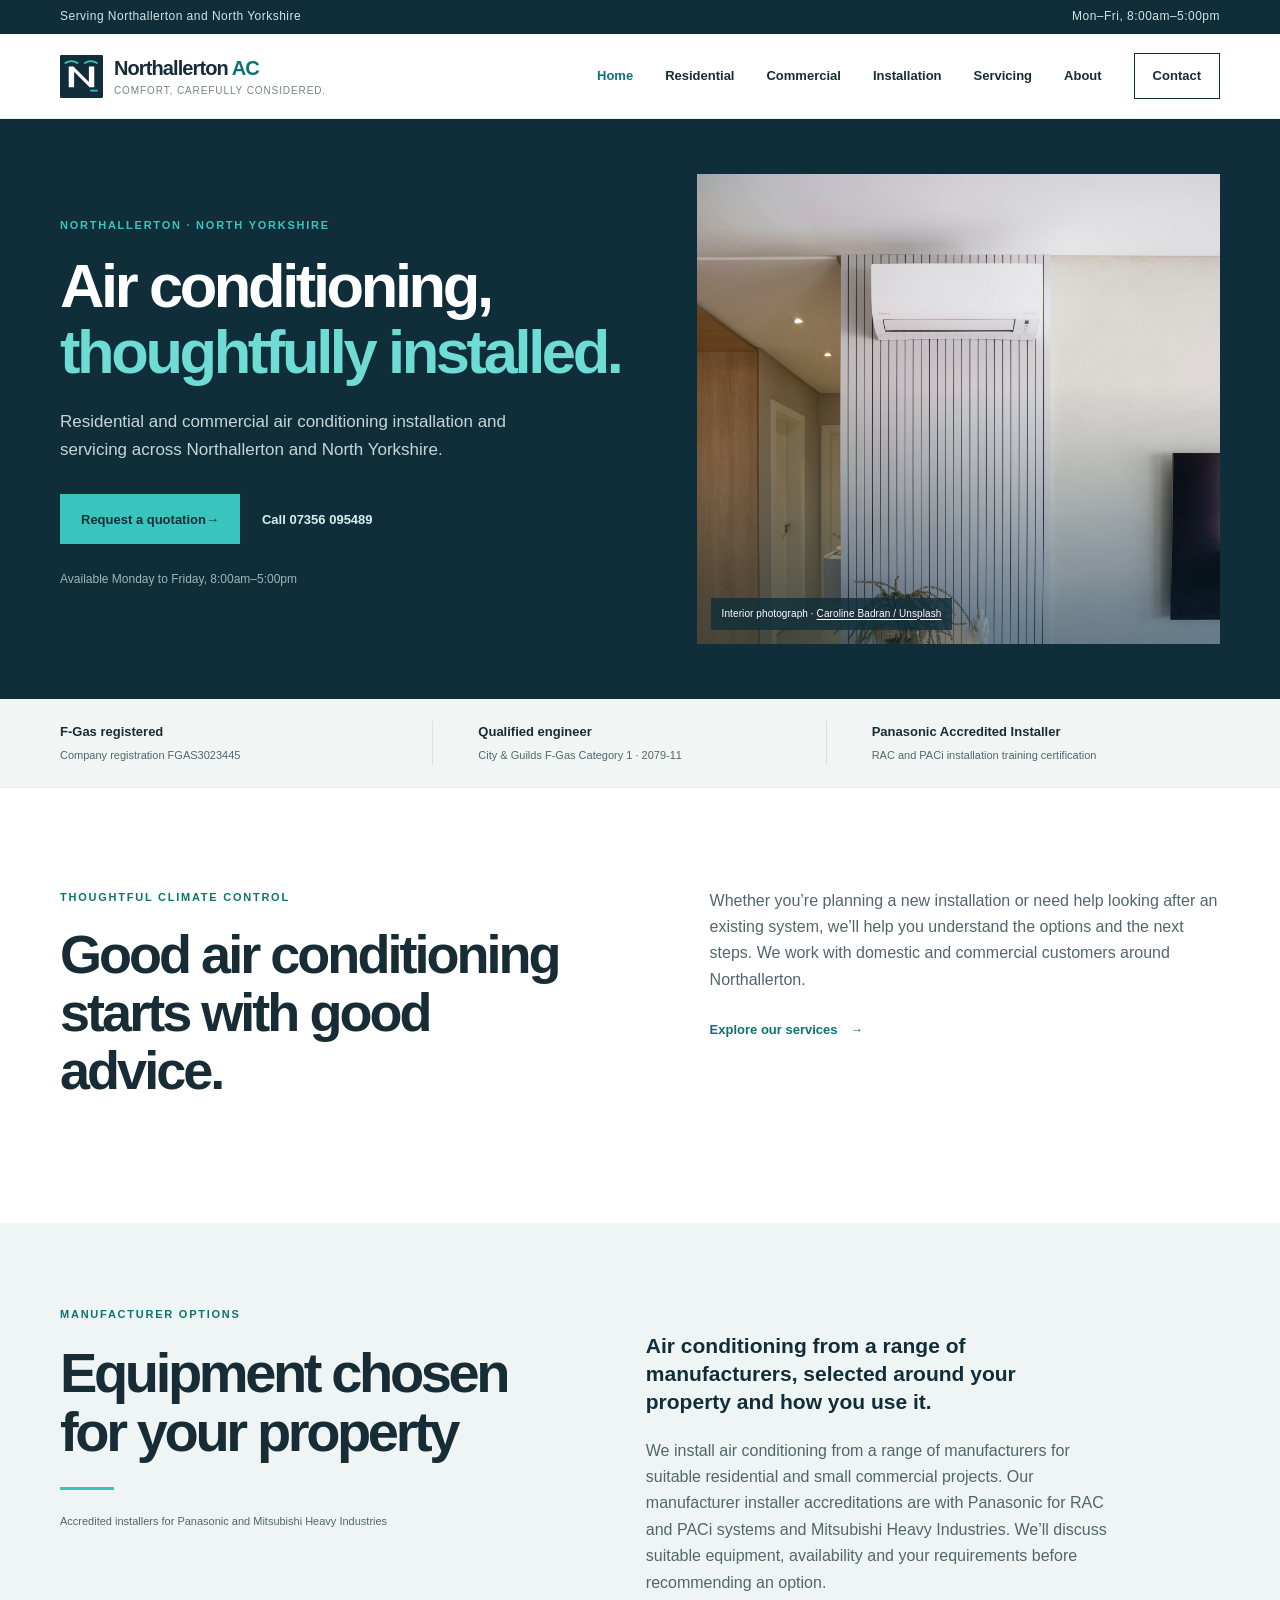
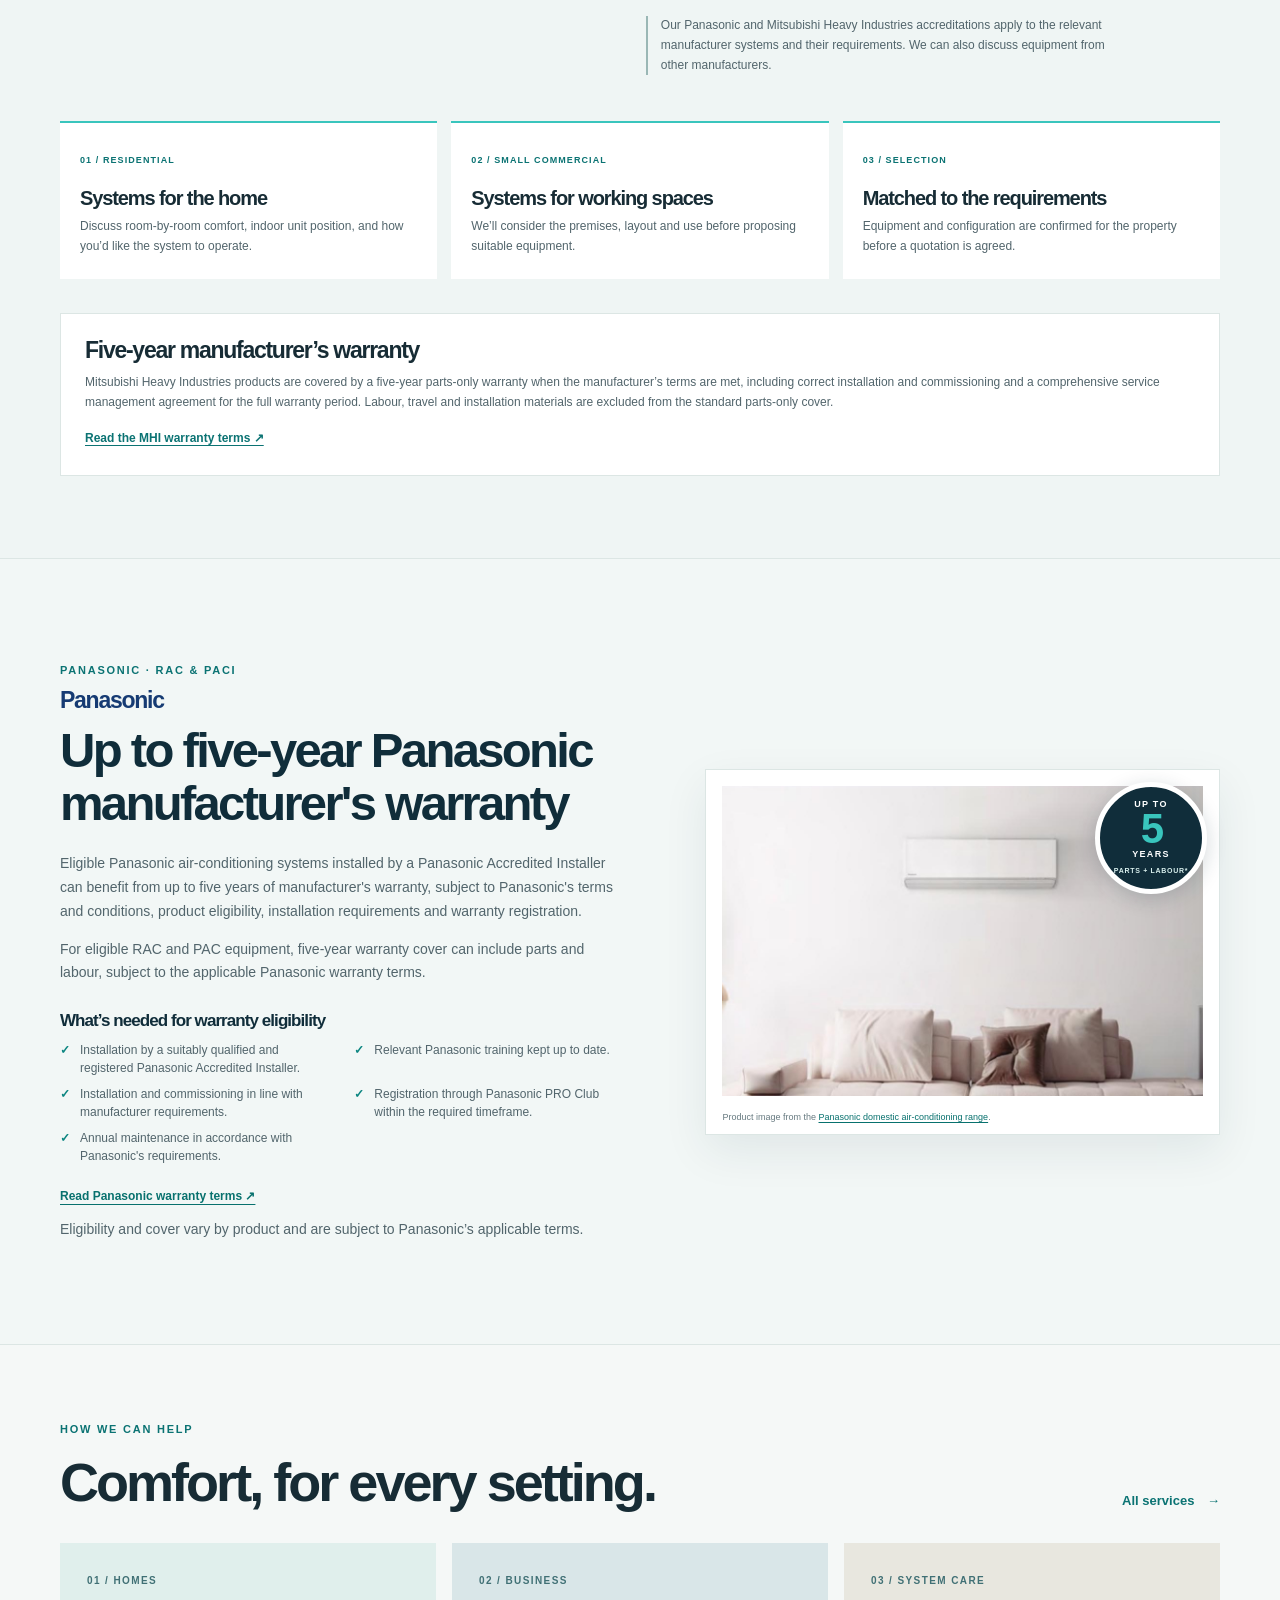
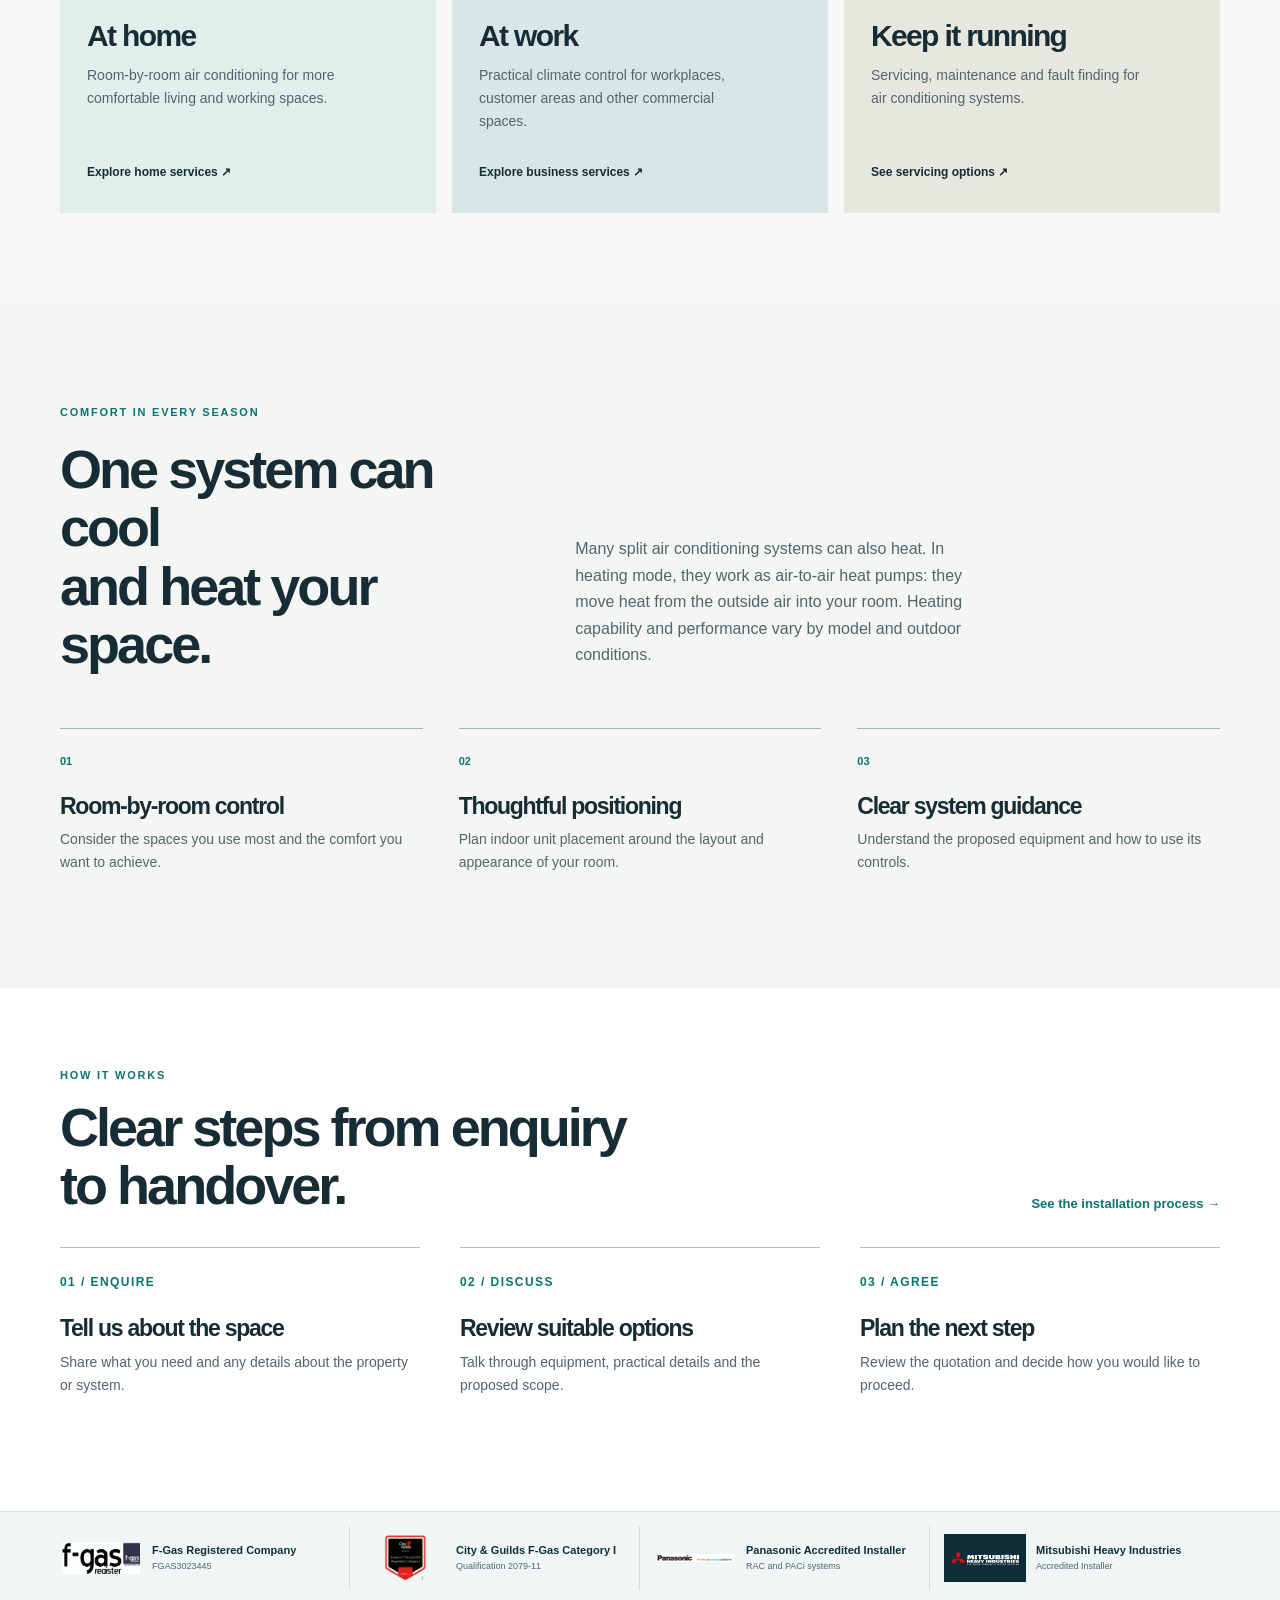
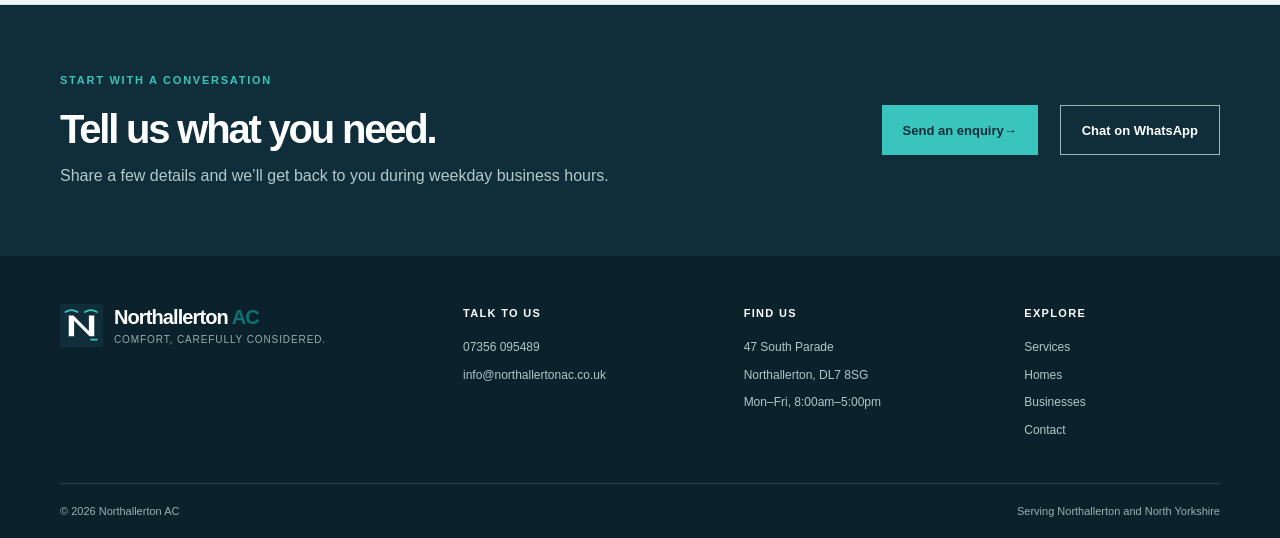
==== commit 5fe3bffa: "Remove Panasonic PRO Club visit link" ====
--- a/index.html
+++ b/index.html
@@ -16,7 +16,7 @@
   <section class="trust-strip"><div class="wrap trust-grid"><div><strong>F-Gas registered</strong><span>Company registration FGAS3023445</span></div><div><strong>Qualified engineer</strong><span>City &amp; Guilds F-Gas Category 1 · 2079-11</span></div><div><strong>Panasonic Accredited Installer</strong><span>RAC and PACi installation training certification</span></div></div></section>
   <section class="section intro"><div class="wrap intro-grid"><div><p class="eyebrow">Thoughtful climate control</p><h2>Good air conditioning<br>starts with good advice.</h2></div><div><p>Whether you’re planning a new installation or need help looking after an existing system, we’ll help you understand the options and the next steps. We work with domestic and commercial customers around Northallerton.</p><a class="text-link" href="services.html">Explore our services <span aria-hidden="true">→</span></a></div></div></section>
   <section class="manufacturer-feature"><div class="wrap manufacturer-grid"><div class="maker-title"><p class="eyebrow">Manufacturer options</p><h2>Equipment chosen for your property</h2><span class="maker-rule"></span><p class="maker-status">Accredited installers for Panasonic and Mitsubishi Heavy Industries</p></div><div class="maker-copy"><p class="maker-intro">Air conditioning from a range of manufacturers, selected around your property and how you use it.</p><p>We install air conditioning from a range of manufacturers for suitable residential and small commercial projects. Our manufacturer installer accreditations are with Panasonic for RAC and PACi systems and Mitsubishi Heavy Industries. We’ll discuss suitable equipment, availability and your requirements before recommending an option.</p><p class="maker-qualification">Our Panasonic and Mitsubishi Heavy Industries accreditations apply to the relevant manufacturer systems and their requirements. We can also discuss equipment from other manufacturers.</p></div><div class="manufacturer-systems"><article><span>01 / RESIDENTIAL</span><h3>Systems for the home</h3><p>Discuss room-by-room comfort, indoor unit position, and how you’d like the system to operate.</p></article><article><span>02 / SMALL COMMERCIAL</span><h3>Systems for working spaces</h3><p>We’ll consider the premises, layout and use before proposing suitable equipment.</p></article><article><span>03 / SELECTION</span><h3>Matched to the requirements</h3><p>Equipment and configuration are confirmed for the property before a quotation is agreed.</p></article></div><div class="manufacturer-warranty"><div><h3>Five-year manufacturer’s warranty</h3><p>Mitsubishi Heavy Industries products are covered by a five-year parts-only warranty when the manufacturer’s terms are met, including correct installation and commissioning and a comprehensive service management agreement for the full warranty period. Labour, travel and installation materials are excluded from the standard parts-only cover.</p><a href="https://mhi-hvac.co.uk/warranty-scheme/" target="_blank" rel="noopener">Read the MHI warranty terms ↗</a></div></div></div></section>
-  <section class="section panasonic-warranty-section" aria-labelledby="panasonic-warranty-title"><div class="wrap panasonic-warranty-grid"><div class="panasonic-warranty-copy"><p class="eyebrow">Panasonic · RAC &amp; PACi</p><p class="panasonic-brand-wordmark" aria-label="Panasonic">Panasonic</p><h2 id="panasonic-warranty-title">Up to five-year Panasonic manufacturer's warranty</h2><p class="panasonic-warranty-lead">Eligible Panasonic air-conditioning systems installed by a Panasonic Accredited Installer can benefit from up to five years of manufacturer's warranty, subject to Panasonic's terms and conditions, product eligibility, installation requirements and warranty registration.</p><p>For eligible RAC and PAC equipment, five-year warranty cover can include parts and labour, subject to the applicable Panasonic warranty terms.</p><h3>What’s needed for warranty eligibility</h3><ul class="panasonic-conditions"><li>Installation by a suitably qualified and registered Panasonic Accredited Installer.</li><li>Relevant Panasonic training kept up to date.</li><li>Installation and commissioning in line with manufacturer requirements.</li><li>Registration through Panasonic PRO Club within the required timeframe.</li><li>Annual maintenance in accordance with Panasonic's requirements.</li></ul><div class="panasonic-warranty-links"><a href="https://www.panasonicproclub.com/uploads/GB/certifications/untitled%20folder/WEBSITE_PANASONIC_UK_RAC_PAC_VRF_A2W_Warranty_01NOV_2021.pdf" target="_blank" rel="noopener">Read Panasonic warranty terms ↗</a><a href="https://www.panasonicproclub.com/GB_en/" target="_blank" rel="noopener">Visit Panasonic PRO Club ↗</a></div><p class="panasonic-disclaimer">Eligibility and cover vary by product and are subject to Panasonic’s applicable terms.</p></div><div class="panasonic-warranty-visual"><div class="five-year-badge" aria-label="Up to five years, parts and labour"><span>UP TO</span><strong>5</strong><span>YEARS</span><small>PARTS + LABOUR*</small></div><img src="assets/panasonic-warranty-interior.jpg" alt="Panasonic wall-mounted air-conditioning unit in a contemporary living room" loading="lazy"><small class="panasonic-image-credit">Product image from the <a href="https://www.aircon.panasonic.eu/GB_en/product/etherea-inverter-silver-r32/" target="_blank" rel="noopener">Panasonic domestic air-conditioning range</a>.</small></div></div></section>
+  <section class="section panasonic-warranty-section" aria-labelledby="panasonic-warranty-title"><div class="wrap panasonic-warranty-grid"><div class="panasonic-warranty-copy"><p class="eyebrow">Panasonic · RAC &amp; PACi</p><p class="panasonic-brand-wordmark" aria-label="Panasonic">Panasonic</p><h2 id="panasonic-warranty-title">Up to five-year Panasonic manufacturer's warranty</h2><p class="panasonic-warranty-lead">Eligible Panasonic air-conditioning systems installed by a Panasonic Accredited Installer can benefit from up to five years of manufacturer's warranty, subject to Panasonic's terms and conditions, product eligibility, installation requirements and warranty registration.</p><p>For eligible RAC and PAC equipment, five-year warranty cover can include parts and labour, subject to the applicable Panasonic warranty terms.</p><h3>What’s needed for warranty eligibility</h3><ul class="panasonic-conditions"><li>Installation by a suitably qualified and registered Panasonic Accredited Installer.</li><li>Relevant Panasonic training kept up to date.</li><li>Installation and commissioning in line with manufacturer requirements.</li><li>Registration through Panasonic PRO Club within the required timeframe.</li><li>Annual maintenance in accordance with Panasonic's requirements.</li></ul><div class="panasonic-warranty-links"><a href="https://www.panasonicproclub.com/uploads/GB/certifications/untitled%20folder/WEBSITE_PANASONIC_UK_RAC_PAC_VRF_A2W_Warranty_01NOV_2021.pdf" target="_blank" rel="noopener">Read Panasonic warranty terms ↗</a></div><p class="panasonic-disclaimer">Eligibility and cover vary by product and are subject to Panasonic’s applicable terms.</p></div><div class="panasonic-warranty-visual"><div class="five-year-badge" aria-label="Up to five years, parts and labour"><span>UP TO</span><strong>5</strong><span>YEARS</span><small>PARTS + LABOUR*</small></div><img src="assets/panasonic-warranty-interior.jpg" alt="Panasonic wall-mounted air-conditioning unit in a contemporary living room" loading="lazy"><small class="panasonic-image-credit">Product image from the <a href="https://www.aircon.panasonic.eu/GB_en/product/etherea-inverter-silver-r32/" target="_blank" rel="noopener">Panasonic domestic air-conditioning range</a>.</small></div></div></section>
   <section class="section cards-section"><div class="wrap"><div class="section-heading"><div><p class="eyebrow">How we can help</p><h2>Comfort, for every setting.</h2></div><a class="text-link" href="services.html">All services <span aria-hidden="true">→</span></a></div><div class="card-grid"><a class="service-card home-card" href="domestic.html"><span class="card-number">01 / HOMES</span><h3>At home</h3><p>Room-by-room air conditioning for more comfortable living and working spaces.</p><span class="card-arrow">Explore home services ↗</span></a><a class="service-card business-card" href="commercial.html"><span class="card-number">02 / BUSINESS</span><h3>At work</h3><p>Practical climate control for workplaces, customer areas and other commercial spaces.</p><span class="card-arrow">Explore business services ↗</span></a><a class="service-card care-card" href="services.html#servicing"><span class="card-number">03 / SYSTEM CARE</span><h3>Keep it running</h3><p>Servicing, maintenance and fault finding for air conditioning systems.</p><span class="card-arrow">See servicing options ↗</span></a></div></div></section>
   <section class="section benefit-section"><div class="wrap"><div class="benefit-heading"><p class="eyebrow">Comfort in every season</p><h2>One system can cool<br>and heat your space.</h2><p>Many split air conditioning systems can also heat. In heating mode, they work as air-to-air heat pumps: they move heat from the outside air into your room. Heating capability and performance vary by model and outdoor conditions.</p></div><div class="benefit-points"><div><b>01</b><h3>Room-by-room control</h3><p>Consider the spaces you use most and the comfort you want to achieve.</p></div><div><b>02</b><h3>Thoughtful positioning</h3><p>Plan indoor unit placement around the layout and appearance of your room.</p></div><div><b>03</b><h3>Clear system guidance</h3><p>Understand the proposed equipment and how to use its controls.</p></div></div></div></section>
   <section class="section process-home"><div class="wrap"><div class="section-heading"><div><p class="eyebrow">How it works</p><h2>Clear steps from enquiry to handover.</h2></div><a class="text-link" href="installation.html">See the installation process →</a></div><div class="steps"><div><b>01 / ENQUIRE</b><h3>Tell us about the space</h3><p>Share what you need and any details about the property or system.</p></div><div><b>02 / DISCUSS</b><h3>Review suitable options</h3><p>Talk through equipment, practical details and the proposed scope.</p></div><div><b>03 / AGREE</b><h3>Plan the next step</h3><p>Review the quotation and decide how you would like to proceed.</p></div></div></div></section>
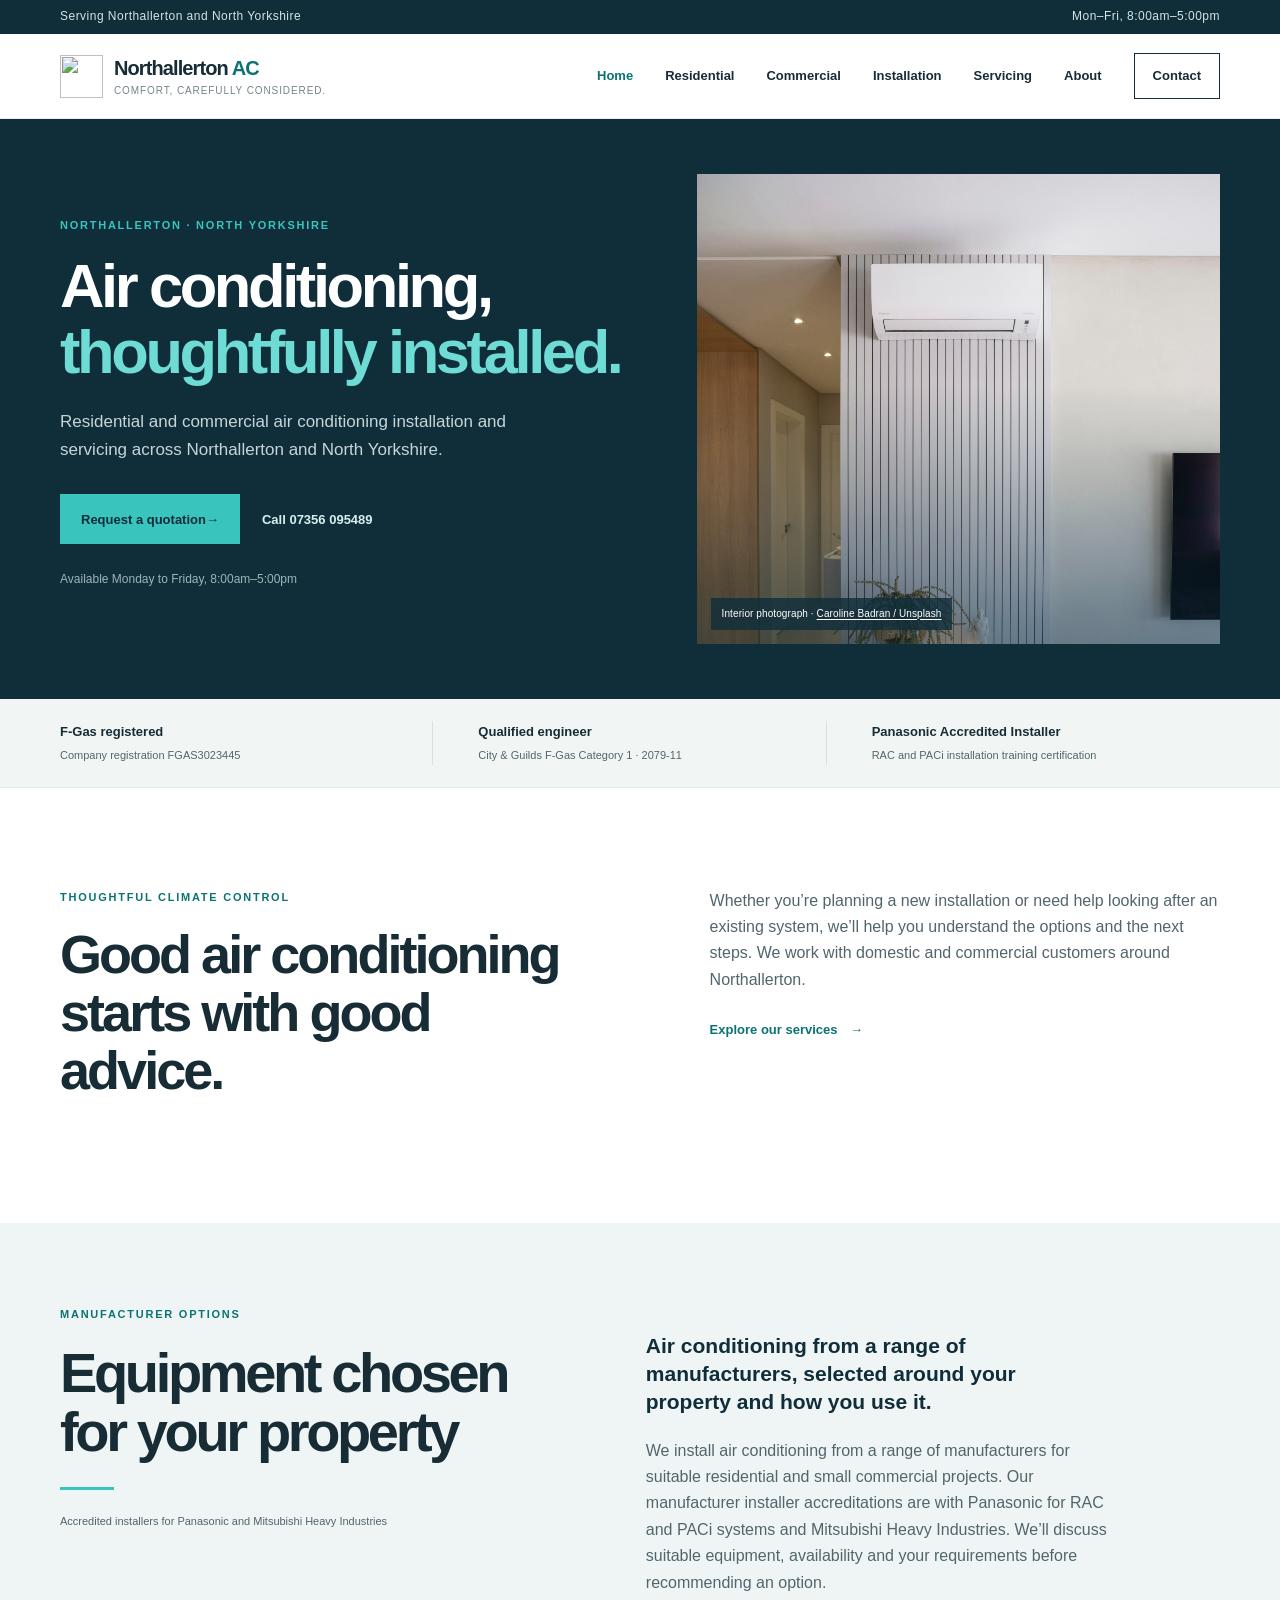
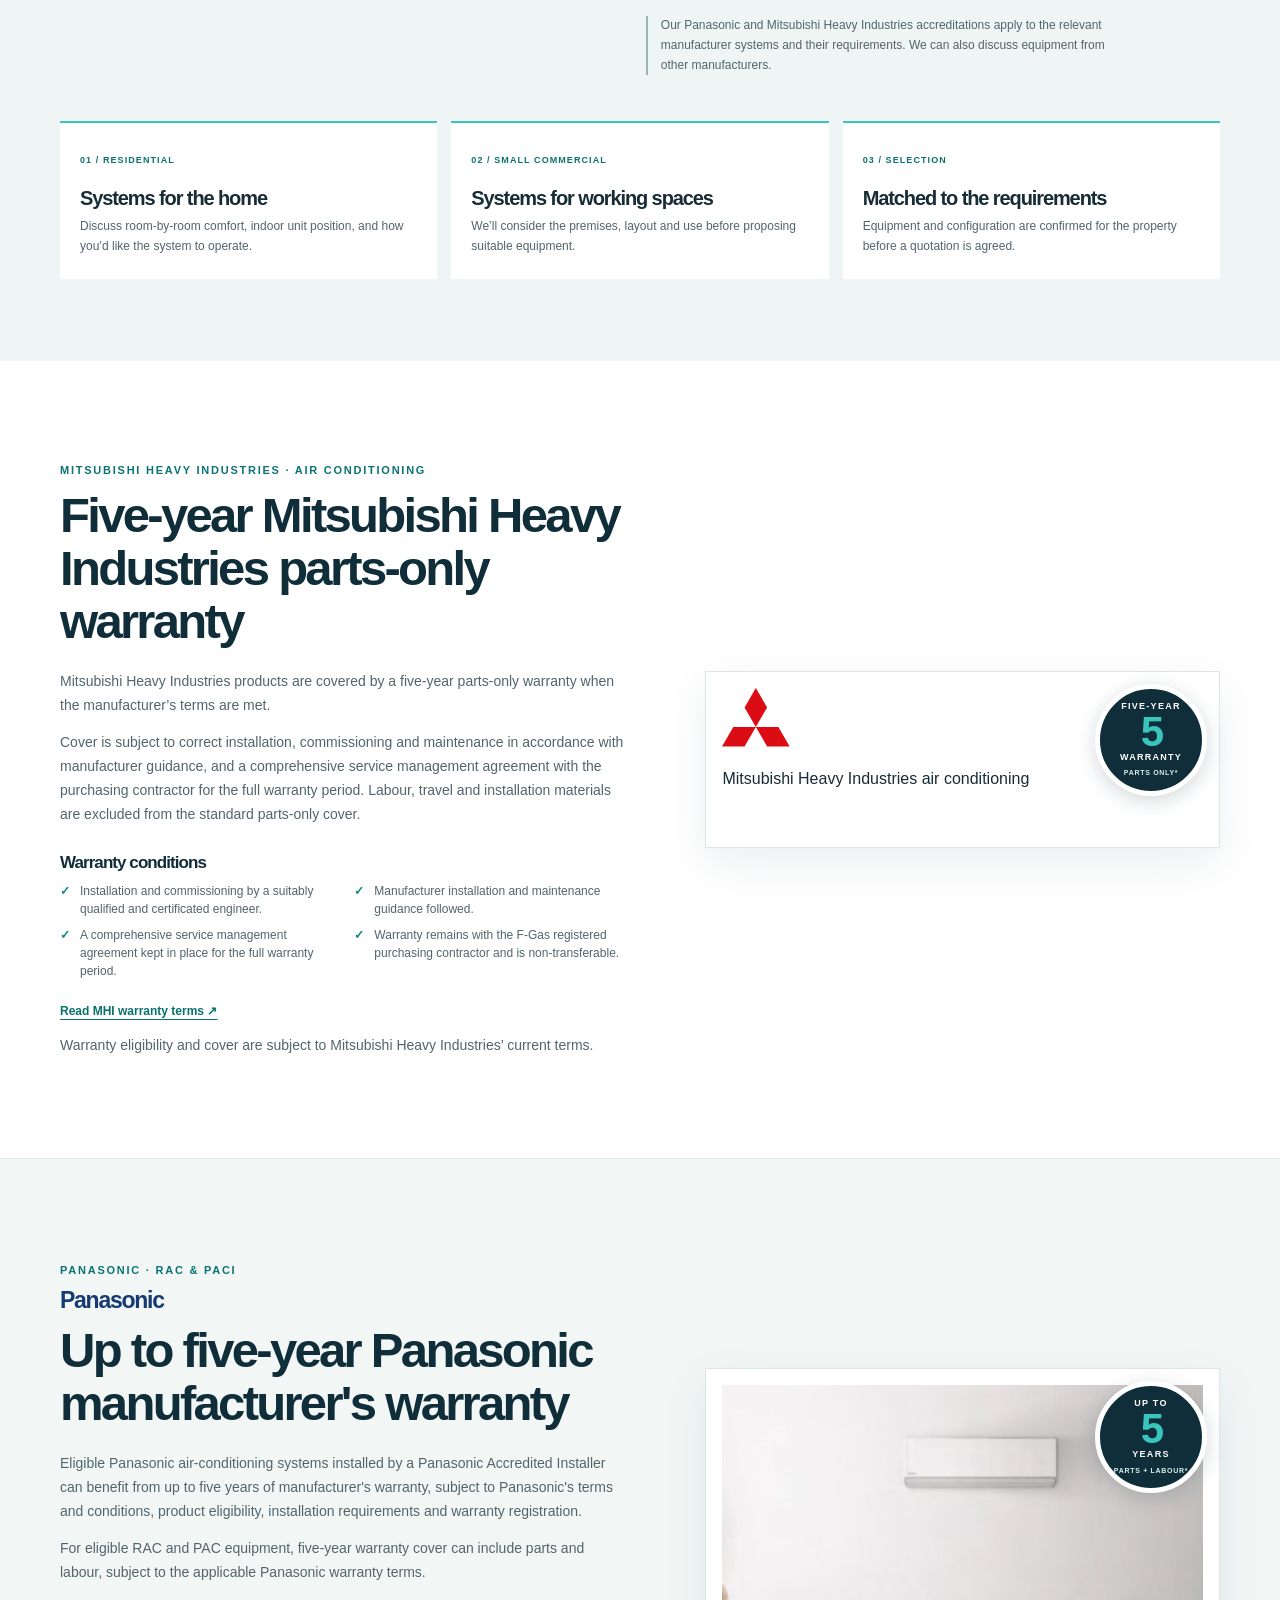
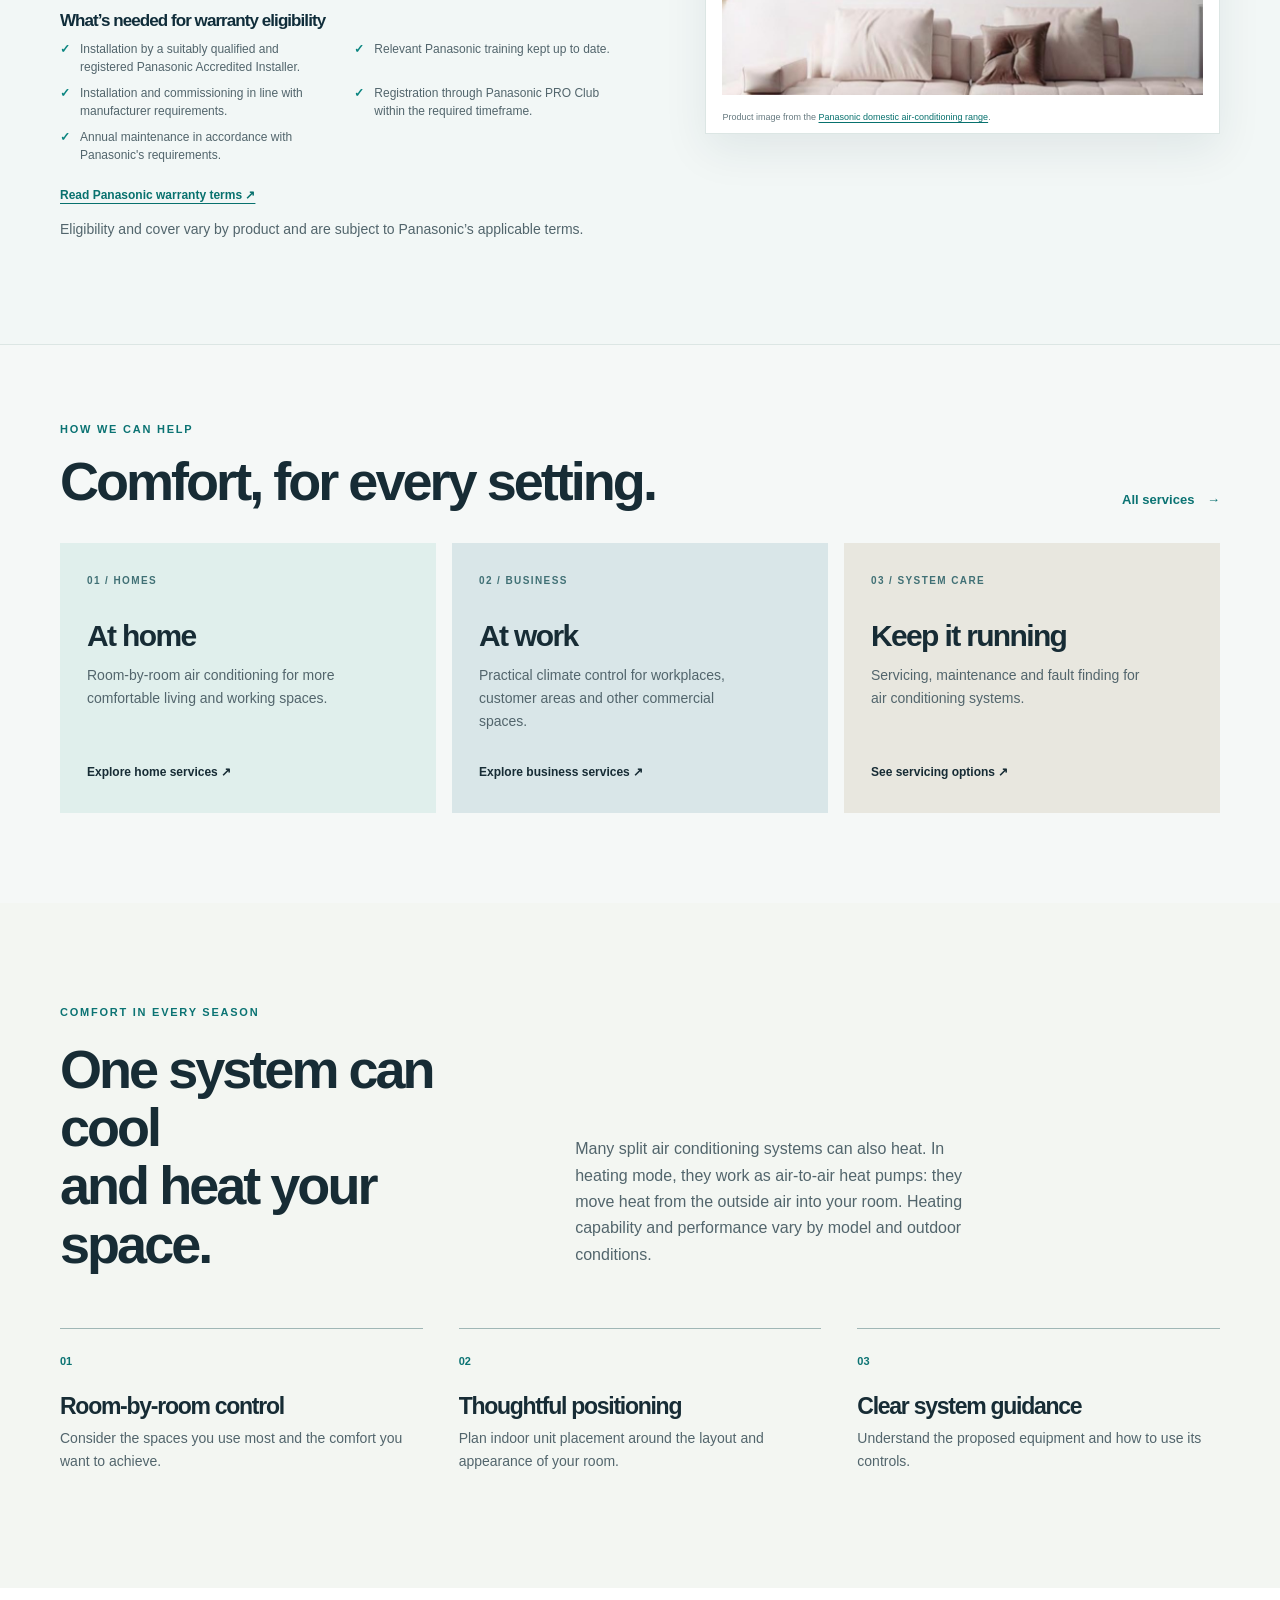
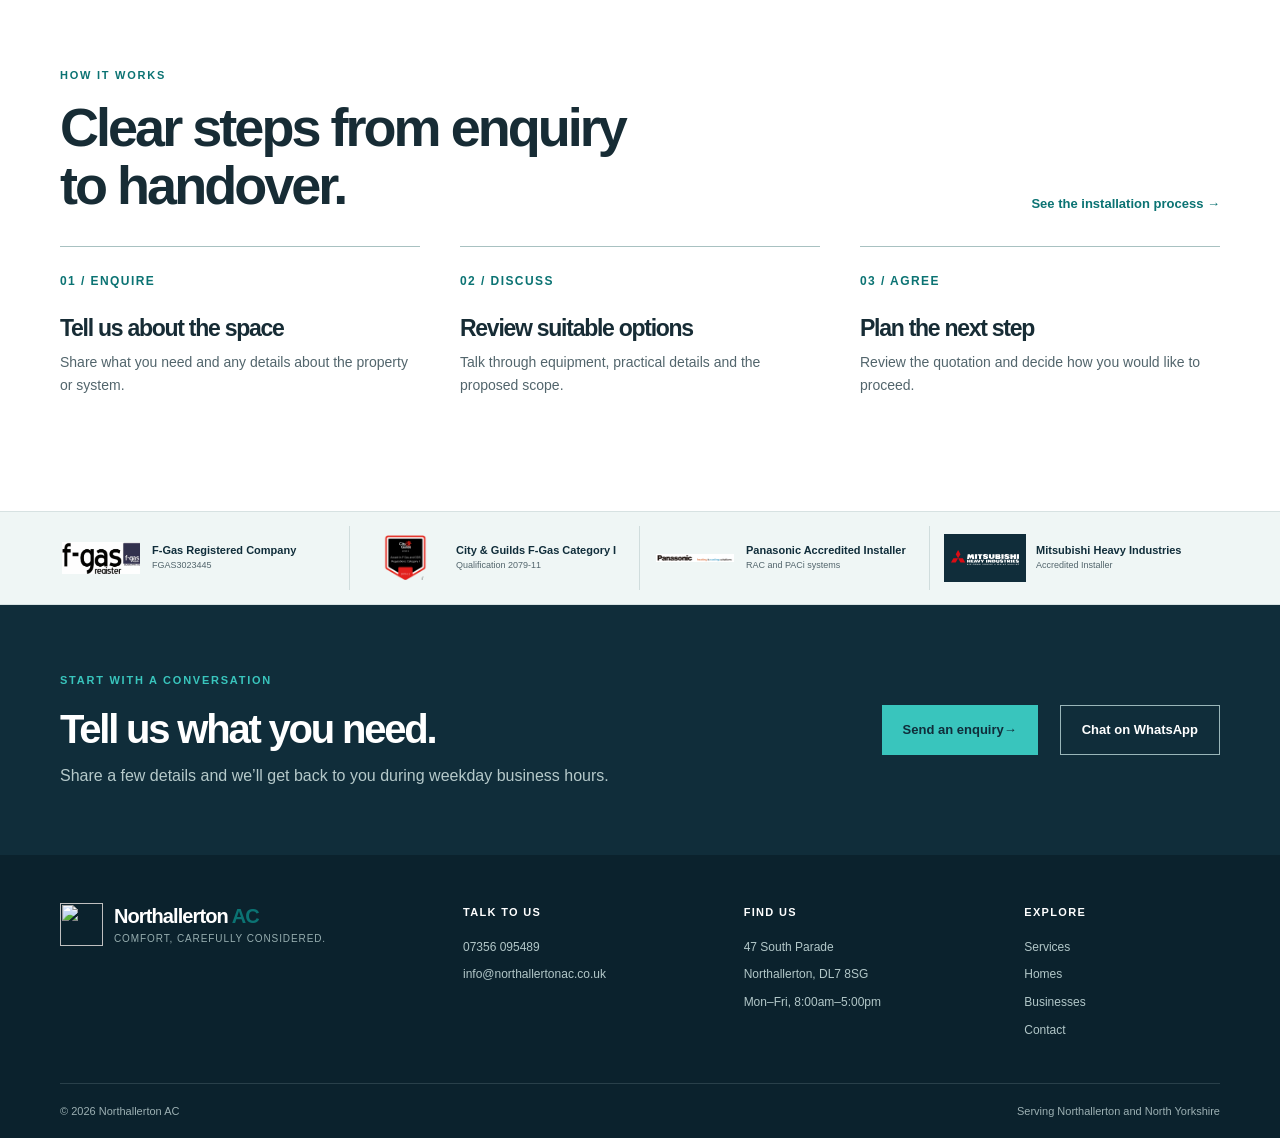
==== commit d79b591a: "Apply sitewide logo, WhatsApp and MHI warranty refinements" ====
--- a/index.html
+++ b/index.html
@@ -4,18 +4,19 @@
   <meta charset="utf-8"><meta name="viewport" content="width=device-width, initial-scale=1">
   <title>Air Conditioning Northallerton | Installation &amp; Servicing | Northallerton AC</title><meta property="og:title" content="Air conditioning, thoughtfully installed | Northallerton AC"><meta property="og:description" content="Residential and commercial air conditioning installation and servicing across Northallerton and North Yorkshire."><meta property="og:type" content="website"><meta property="og:url" content="https://northallertonac.co.uk/">
   <meta name="description" content="Air conditioning installation, servicing and repairs in Northallerton and across North Yorkshire. Call Northallerton AC to discuss your requirements.">
-  <meta name="theme-color" content="#102d3a"><meta property="og:image" content="https://northallertonac.co.uk/assets/northallerton-home-v2.jpg"><meta name="twitter:card" content="summary_large_image"><link rel="canonical" href="https://northallertonac.co.uk/"><link rel="icon" href="logo.svg" type="image/svg+xml"><link rel="stylesheet" href="styles.css?v=20261107-brand-options">
+  <meta name="theme-color" content="#102d3a"><meta property="og:image" content="https://northallertonac.co.uk/assets/northallerton-home-v2.jpg"><meta name="twitter:card" content="summary_large_image"><link rel="canonical" href="https://northallertonac.co.uk/"><link rel="icon" href="assets/northallerton-ac-mark.svg" type="image/svg+xml"><link rel="stylesheet" href="styles.css?v=20261107-logo-mhi-whatsapp">
   <script type="application/ld+json">{"@context":"https://schema.org","@type":"HVACBusiness","name":"Northallerton AC","url":"https://northallertonac.co.uk/","telephone":"+447356095489","email":"info@northallertonac.co.uk","address":{"@type":"PostalAddress","streetAddress":"47 South Parade","addressLocality":"Northallerton","postalCode":"DL7 8SG","addressCountry":"GB"},"openingHoursSpecification":[{"@type":"OpeningHoursSpecification","dayOfWeek":["Monday","Tuesday","Wednesday","Thursday","Friday"],"opens":"08:00","closes":"17:00"}],"areaServed":"Northallerton and North Yorkshire"}</script>
 </head>
 <body>
 <a class="skip-link" href="#main">Skip to content</a>
 <div class="topline"><div class="wrap top-inner"><span>Serving Northallerton and North Yorkshire</span><span>Mon–Fri, 8:00am–5:00pm</span></div></div>
-<header class="site-header"><div class="wrap header-inner"><a class="brand" href="index.html" aria-label="Northallerton AC home"><img src="logo.svg" alt=""><span>Northallerton <b>AC</b><small>Comfort, carefully considered.</small></span></a><button class="menu-toggle" aria-expanded="false" aria-controls="main-nav">Menu</button><nav id="main-nav" aria-label="Main navigation"><a href="index.html" aria-current="page">Home</a><a href="domestic.html">Residential</a><a href="commercial.html">Commercial</a><a href="installation.html">Installation</a><a href="maintenance.html">Servicing</a><a href="about.html">About</a><a href="contact.html" class="nav-cta">Contact</a></nav></div></header>
+<header class="site-header"><div class="wrap header-inner"><a class="brand" href="index.html" aria-label="Northallerton AC home"><img src="assets/northallerton-ac-mark.svg" alt=""><span>Northallerton <b>AC</b><small>Comfort, carefully considered.</small></span></a><button class="menu-toggle" aria-expanded="false" aria-controls="main-nav">Menu</button><nav id="main-nav" aria-label="Main navigation"><a href="index.html" aria-current="page">Home</a><a href="domestic.html">Residential</a><a href="commercial.html">Commercial</a><a href="installation.html">Installation</a><a href="maintenance.html">Servicing</a><a href="about.html">About</a><a href="contact.html" class="nav-cta">Contact</a></nav></div></header>
 <main id="main">
   <section class="hero"><div class="wrap hero-grid"><div class="hero-copy"><p class="eyebrow">Northallerton · North Yorkshire</p><h1>Air conditioning,<br><em>thoughtfully installed.</em></h1><p class="lead">Residential and commercial air conditioning installation and servicing across Northallerton and North Yorkshire.</p><div class="actions"><a class="button button-light" href="contact.html">Request a quotation <span aria-hidden="true">→</span></a><a class="text-link light-link" href="tel:+447356095489">Call 07356 095489</a></div><p class="hero-hours">Available Monday to Friday, 8:00am–5:00pm</p></div><div class="hero-photo"><img src="assets/northallerton-home-v2.jpg" alt="Split air conditioning unit integrated into a modern architectural living room"><span class="photo-caption">Interior photograph · <a href="https://unsplash.com/photos/modern-living-room-with-air-conditioner-and-decor-BsHycOlU6Bg" target="_blank" rel="noopener">Caroline Badran / Unsplash</a></span></div></div></section>
   <section class="trust-strip"><div class="wrap trust-grid"><div><strong>F-Gas registered</strong><span>Company registration FGAS3023445</span></div><div><strong>Qualified engineer</strong><span>City &amp; Guilds F-Gas Category 1 · 2079-11</span></div><div><strong>Panasonic Accredited Installer</strong><span>RAC and PACi installation training certification</span></div></div></section>
   <section class="section intro"><div class="wrap intro-grid"><div><p class="eyebrow">Thoughtful climate control</p><h2>Good air conditioning<br>starts with good advice.</h2></div><div><p>Whether you’re planning a new installation or need help looking after an existing system, we’ll help you understand the options and the next steps. We work with domestic and commercial customers around Northallerton.</p><a class="text-link" href="services.html">Explore our services <span aria-hidden="true">→</span></a></div></div></section>
-  <section class="manufacturer-feature"><div class="wrap manufacturer-grid"><div class="maker-title"><p class="eyebrow">Manufacturer options</p><h2>Equipment chosen for your property</h2><span class="maker-rule"></span><p class="maker-status">Accredited installers for Panasonic and Mitsubishi Heavy Industries</p></div><div class="maker-copy"><p class="maker-intro">Air conditioning from a range of manufacturers, selected around your property and how you use it.</p><p>We install air conditioning from a range of manufacturers for suitable residential and small commercial projects. Our manufacturer installer accreditations are with Panasonic for RAC and PACi systems and Mitsubishi Heavy Industries. We’ll discuss suitable equipment, availability and your requirements before recommending an option.</p><p class="maker-qualification">Our Panasonic and Mitsubishi Heavy Industries accreditations apply to the relevant manufacturer systems and their requirements. We can also discuss equipment from other manufacturers.</p></div><div class="manufacturer-systems"><article><span>01 / RESIDENTIAL</span><h3>Systems for the home</h3><p>Discuss room-by-room comfort, indoor unit position, and how you’d like the system to operate.</p></article><article><span>02 / SMALL COMMERCIAL</span><h3>Systems for working spaces</h3><p>We’ll consider the premises, layout and use before proposing suitable equipment.</p></article><article><span>03 / SELECTION</span><h3>Matched to the requirements</h3><p>Equipment and configuration are confirmed for the property before a quotation is agreed.</p></article></div><div class="manufacturer-warranty"><div><h3>Five-year manufacturer’s warranty</h3><p>Mitsubishi Heavy Industries products are covered by a five-year parts-only warranty when the manufacturer’s terms are met, including correct installation and commissioning and a comprehensive service management agreement for the full warranty period. Labour, travel and installation materials are excluded from the standard parts-only cover.</p><a href="https://mhi-hvac.co.uk/warranty-scheme/" target="_blank" rel="noopener">Read the MHI warranty terms ↗</a></div></div></div></section>
+  <section class="manufacturer-feature"><div class="wrap manufacturer-grid"><div class="maker-title"><p class="eyebrow">Manufacturer options</p><h2>Equipment chosen for your property</h2><span class="maker-rule"></span><p class="maker-status">Accredited installers for Panasonic and Mitsubishi Heavy Industries</p></div><div class="maker-copy"><p class="maker-intro">Air conditioning from a range of manufacturers, selected around your property and how you use it.</p><p>We install air conditioning from a range of manufacturers for suitable residential and small commercial projects. Our manufacturer installer accreditations are with Panasonic for RAC and PACi systems and Mitsubishi Heavy Industries. We’ll discuss suitable equipment, availability and your requirements before recommending an option.</p><p class="maker-qualification">Our Panasonic and Mitsubishi Heavy Industries accreditations apply to the relevant manufacturer systems and their requirements. We can also discuss equipment from other manufacturers.</p></div><div class="manufacturer-systems"><article><span>01 / RESIDENTIAL</span><h3>Systems for the home</h3><p>Discuss room-by-room comfort, indoor unit position, and how you’d like the system to operate.</p></article><article><span>02 / SMALL COMMERCIAL</span><h3>Systems for working spaces</h3><p>We’ll consider the premises, layout and use before proposing suitable equipment.</p></article><article><span>03 / SELECTION</span><h3>Matched to the requirements</h3><p>Equipment and configuration are confirmed for the property before a quotation is agreed.</p></article></div></div></section>
+  <section class="section mhi-warranty-section" aria-labelledby="mhi-warranty-title"><div class="wrap panasonic-warranty-grid"><div class="panasonic-warranty-copy"><p class="eyebrow">Mitsubishi Heavy Industries · Air conditioning</p><h2 id="mhi-warranty-title">Five-year Mitsubishi Heavy Industries parts-only warranty</h2><p class="panasonic-warranty-lead">Mitsubishi Heavy Industries products are covered by a five-year parts-only warranty when the manufacturer’s terms are met.</p><p>Cover is subject to correct installation, commissioning and maintenance in accordance with manufacturer guidance, and a comprehensive service management agreement with the purchasing contractor for the full warranty period. Labour, travel and installation materials are excluded from the standard parts-only cover.</p><h3>Warranty conditions</h3><ul class="panasonic-conditions"><li>Installation and commissioning by a suitably qualified and certificated engineer.</li><li>Manufacturer installation and maintenance guidance followed.</li><li>A comprehensive service management agreement kept in place for the full warranty period.</li><li>Warranty remains with the F-Gas registered purchasing contractor and is non-transferable.</li></ul><div class="panasonic-warranty-links"><a href="https://mhi-hvac.co.uk/warranty-scheme/" target="_blank" rel="noopener">Read MHI warranty terms ↗</a></div><p class="panasonic-disclaimer">Warranty eligibility and cover are subject to Mitsubishi Heavy Industries’ current terms.</p></div><div class="panasonic-warranty-visual mhi-warranty-visual"><div class="mhi-warranty-logo-plate"><img src="assets/mhi-official-logo.svg" alt="Mitsubishi Heavy Industries"></div><div class="five-year-badge mhi-five-year-badge" aria-label="Five-year parts-only warranty, subject to terms"><span>FIVE-YEAR</span><strong>5</strong><span>WARRANTY</span><small>PARTS ONLY*</small></div><p class="mhi-warranty-caption">Mitsubishi Heavy Industries air conditioning</p></div></div></section>
   <section class="section panasonic-warranty-section" aria-labelledby="panasonic-warranty-title"><div class="wrap panasonic-warranty-grid"><div class="panasonic-warranty-copy"><p class="eyebrow">Panasonic · RAC &amp; PACi</p><p class="panasonic-brand-wordmark" aria-label="Panasonic">Panasonic</p><h2 id="panasonic-warranty-title">Up to five-year Panasonic manufacturer's warranty</h2><p class="panasonic-warranty-lead">Eligible Panasonic air-conditioning systems installed by a Panasonic Accredited Installer can benefit from up to five years of manufacturer's warranty, subject to Panasonic's terms and conditions, product eligibility, installation requirements and warranty registration.</p><p>For eligible RAC and PAC equipment, five-year warranty cover can include parts and labour, subject to the applicable Panasonic warranty terms.</p><h3>What’s needed for warranty eligibility</h3><ul class="panasonic-conditions"><li>Installation by a suitably qualified and registered Panasonic Accredited Installer.</li><li>Relevant Panasonic training kept up to date.</li><li>Installation and commissioning in line with manufacturer requirements.</li><li>Registration through Panasonic PRO Club within the required timeframe.</li><li>Annual maintenance in accordance with Panasonic's requirements.</li></ul><div class="panasonic-warranty-links"><a href="https://www.panasonicproclub.com/uploads/GB/certifications/untitled%20folder/WEBSITE_PANASONIC_UK_RAC_PAC_VRF_A2W_Warranty_01NOV_2021.pdf" target="_blank" rel="noopener">Read Panasonic warranty terms ↗</a></div><p class="panasonic-disclaimer">Eligibility and cover vary by product and are subject to Panasonic’s applicable terms.</p></div><div class="panasonic-warranty-visual"><div class="five-year-badge" aria-label="Up to five years, parts and labour"><span>UP TO</span><strong>5</strong><span>YEARS</span><small>PARTS + LABOUR*</small></div><img src="assets/panasonic-warranty-interior.jpg" alt="Panasonic wall-mounted air-conditioning unit in a contemporary living room" loading="lazy"><small class="panasonic-image-credit">Product image from the <a href="https://www.aircon.panasonic.eu/GB_en/product/etherea-inverter-silver-r32/" target="_blank" rel="noopener">Panasonic domestic air-conditioning range</a>.</small></div></div></section>
   <section class="section cards-section"><div class="wrap"><div class="section-heading"><div><p class="eyebrow">How we can help</p><h2>Comfort, for every setting.</h2></div><a class="text-link" href="services.html">All services <span aria-hidden="true">→</span></a></div><div class="card-grid"><a class="service-card home-card" href="domestic.html"><span class="card-number">01 / HOMES</span><h3>At home</h3><p>Room-by-room air conditioning for more comfortable living and working spaces.</p><span class="card-arrow">Explore home services ↗</span></a><a class="service-card business-card" href="commercial.html"><span class="card-number">02 / BUSINESS</span><h3>At work</h3><p>Practical climate control for workplaces, customer areas and other commercial spaces.</p><span class="card-arrow">Explore business services ↗</span></a><a class="service-card care-card" href="services.html#servicing"><span class="card-number">03 / SYSTEM CARE</span><h3>Keep it running</h3><p>Servicing, maintenance and fault finding for air conditioning systems.</p><span class="card-arrow">See servicing options ↗</span></a></div></div></section>
   <section class="section benefit-section"><div class="wrap"><div class="benefit-heading"><p class="eyebrow">Comfort in every season</p><h2>One system can cool<br>and heat your space.</h2><p>Many split air conditioning systems can also heat. In heating mode, they work as air-to-air heat pumps: they move heat from the outside air into your room. Heating capability and performance vary by model and outdoor conditions.</p></div><div class="benefit-points"><div><b>01</b><h3>Room-by-room control</h3><p>Consider the spaces you use most and the comfort you want to achieve.</p></div><div><b>02</b><h3>Thoughtful positioning</h3><p>Plan indoor unit placement around the layout and appearance of your room.</p></div><div><b>03</b><h3>Clear system guidance</h3><p>Understand the proposed equipment and how to use its controls.</p></div></div></div></section>
@@ -26,6 +27,6 @@
  <article class="credential-card"><div class="credential-mark panasonic-mark"><img src="assets/panasonic-heating-cooling-logo.png" alt="Panasonic heating and cooling solutions"></div><div class="credential-copy"><h3>Panasonic Accredited Installer</h3><p>RAC and PACi systems</p></div></article>
  <article class="credential-card mhi-credential"><div class="credential-mark mhi-mark"><img src="assets/mhi-official-logo.svg" alt="Mitsubishi Heavy Industries"></div><div class="credential-copy"><h3>Mitsubishi Heavy Industries</h3><p>Accredited Installer</p></div></article>
  </div></section>
-  <section class="contact-band"><div class="wrap band-inner"><div><p class="eyebrow">Start with a conversation</p><h2>Tell us what you need.</h2><p>Share a few details and we’ll get back to you during weekday business hours.</p></div><div class="actions"><a class="button button-light" href="contact.html">Send an enquiry <span aria-hidden="true">→</span></a><a class="button button-outline" href="https://wa.me/447356095489?text=Hello%20Northallerton%20AC%2C%20I%27d%20like%20to%20ask%20about%20air%20conditioning." target="_blank" rel="noopener">Chat on WhatsApp</a></div></div></section>
+  <section class="contact-band"><div class="wrap band-inner"><div><p class="eyebrow">Start with a conversation</p><h2>Tell us what you need.</h2><p>Share a few details and we’ll get back to you during weekday business hours.</p></div><div class="actions"><a class="button button-light" href="contact.html">Send an enquiry <span aria-hidden="true">→</span></a><a class="button button-outline" href="https://wa.me/447356095489?text=Hello%20Northallerton%20AC%2C%20I%27d%20like%20to%20ask%20about%20air%20conditioning." target="_blank" rel="noopener"><img class="whatsapp-icon" src="assets/whatsapp-mark.svg" alt="">Chat on WhatsApp</a></div></div></section>
 </main>
-<footer class="site-footer"><div class="wrap footer-main"><a class="brand footer-brand" href="index.html"><img src="logo.svg" alt=""><span>Northallerton <b>AC</b><small>Comfort, carefully considered.</small></span></a><div><b>Talk to us</b><a href="tel:+447356095489">07356 095489</a><a href="mailto:info@northallertonac.co.uk">info@northallertonac.co.uk</a></div><div><b>Find us</b><span>47 South Parade</span><span>Northallerton, DL7 8SG</span><span>Mon–Fri, 8:00am–5:00pm</span></div><div><b>Explore</b><a href="services.html">Services</a><a href="domestic.html">Homes</a><a href="commercial.html">Businesses</a><a href="contact.html">Contact</a></div></div><div class="wrap footer-bottom"><span>© <span data-year>2026</span> Northallerton AC</span><span>Serving Northallerton and North Yorkshire</span></div></footer><script src="script.js" defer></script></body></html>
+<footer class="site-footer"><div class="wrap footer-main"><a class="brand footer-brand" href="index.html"><img src="assets/northallerton-ac-mark.svg" alt=""><span>Northallerton <b>AC</b><small>Comfort, carefully considered.</small></span></a><div><b>Talk to us</b><a href="tel:+447356095489">07356 095489</a><a href="mailto:info@northallertonac.co.uk">info@northallertonac.co.uk</a></div><div><b>Find us</b><span>47 South Parade</span><span>Northallerton, DL7 8SG</span><span>Mon–Fri, 8:00am–5:00pm</span></div><div><b>Explore</b><a href="services.html">Services</a><a href="domestic.html">Homes</a><a href="commercial.html">Businesses</a><a href="contact.html">Contact</a></div></div><div class="wrap footer-bottom"><span>© <span data-year>2026</span> Northallerton AC</span><span>Serving Northallerton and North Yorkshire</span></div></footer><script src="script.js" defer></script></body></html>
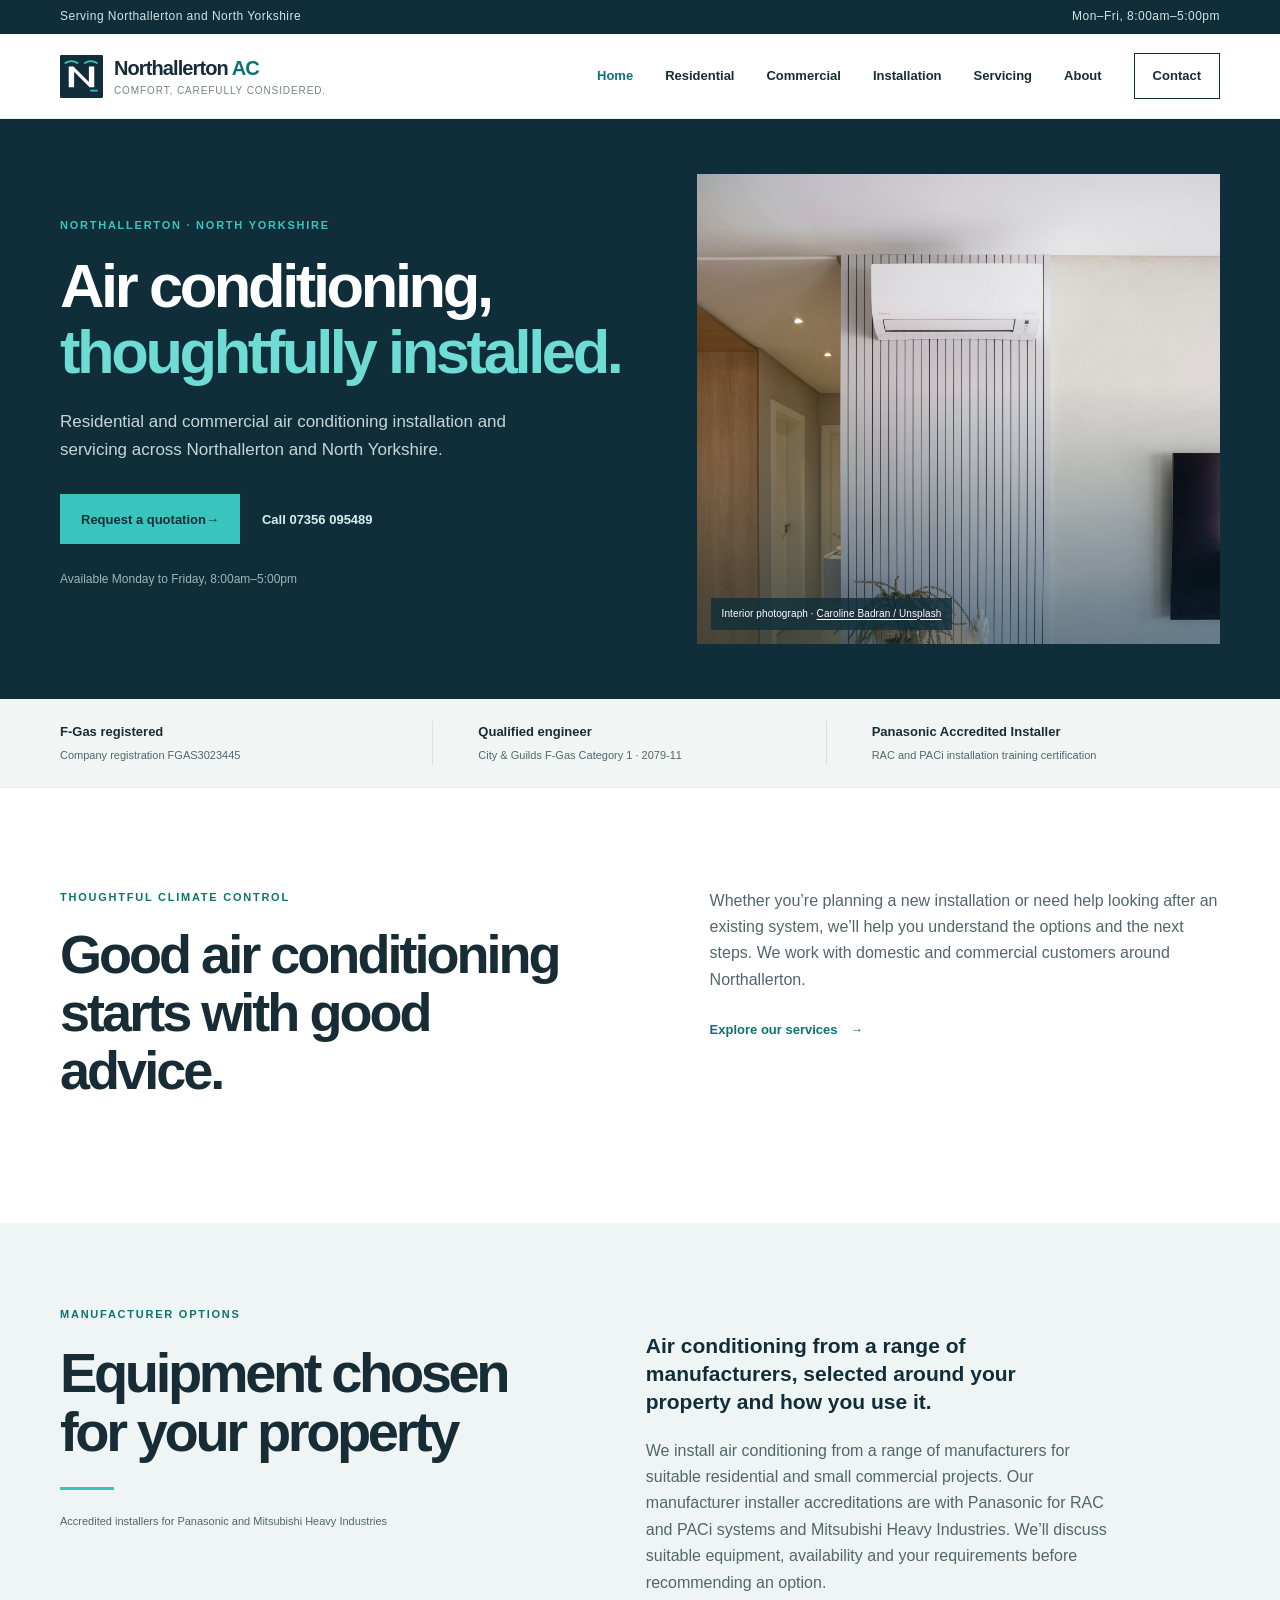
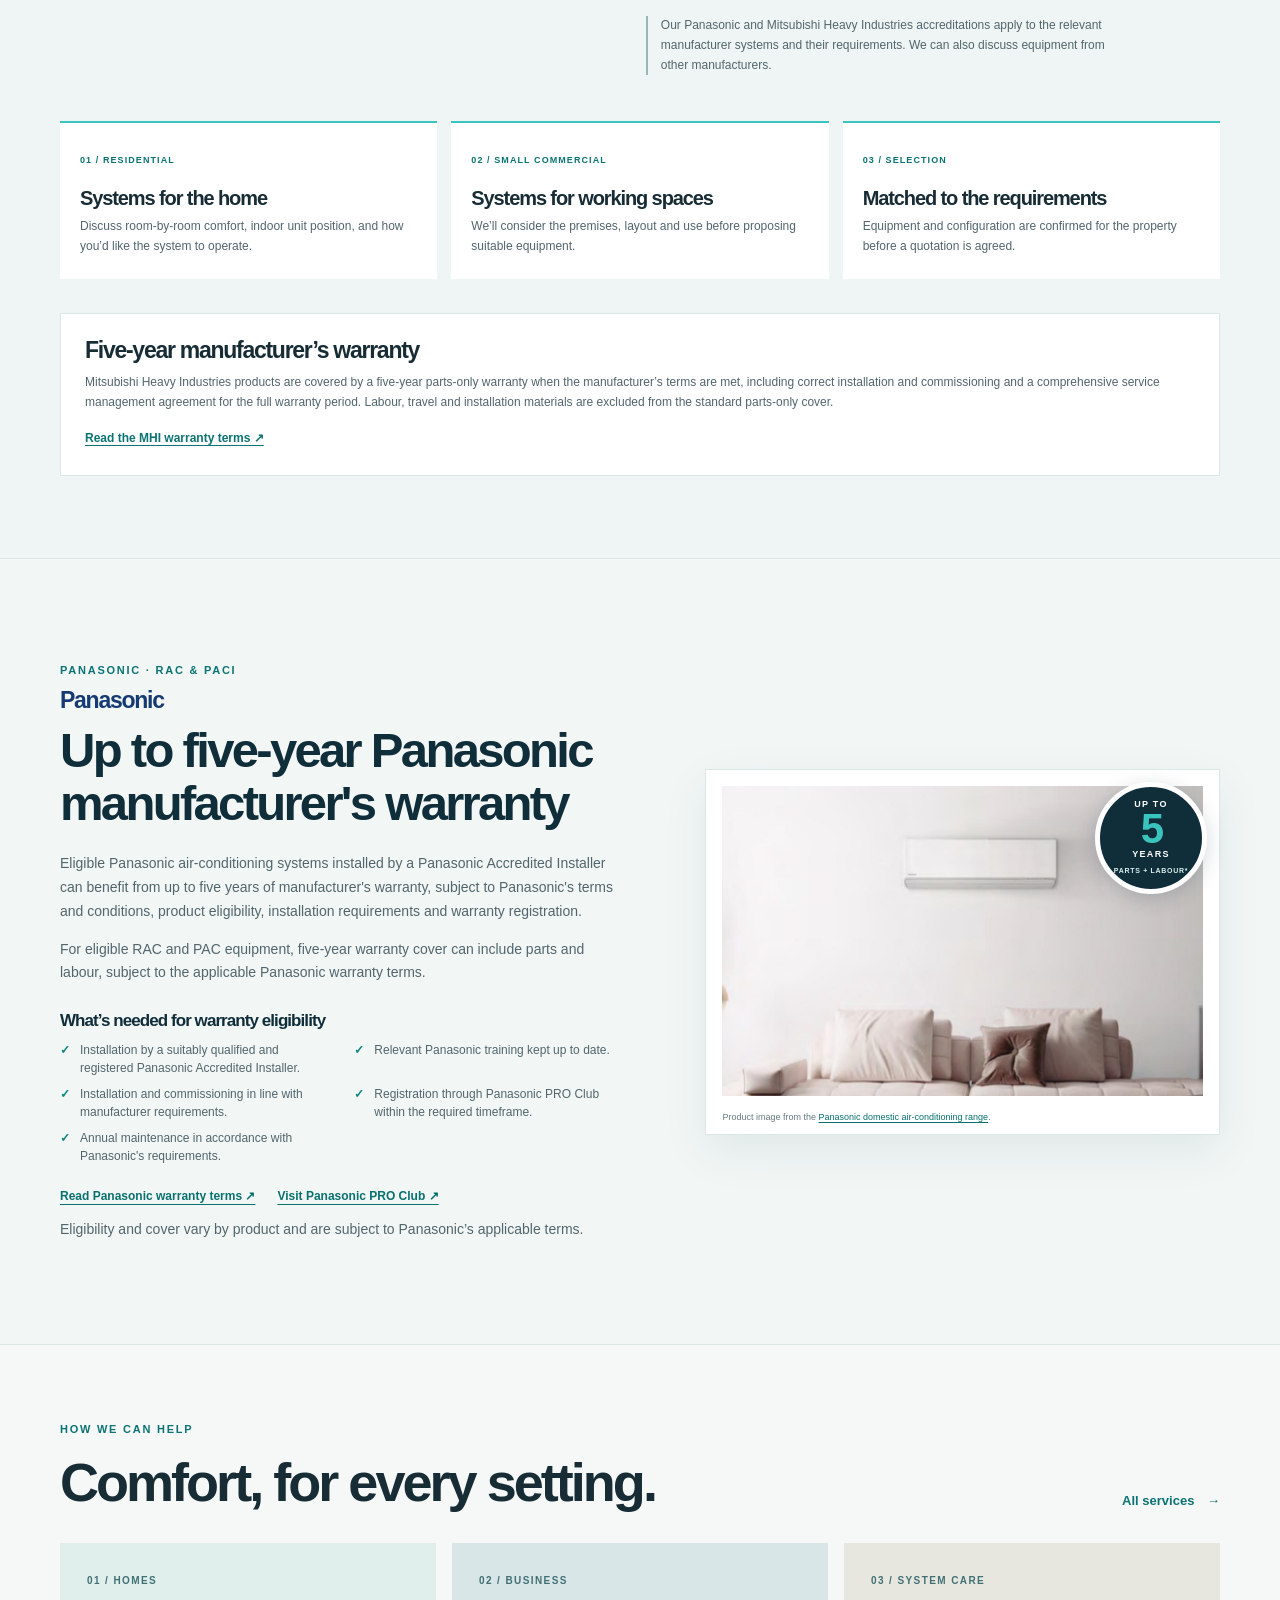
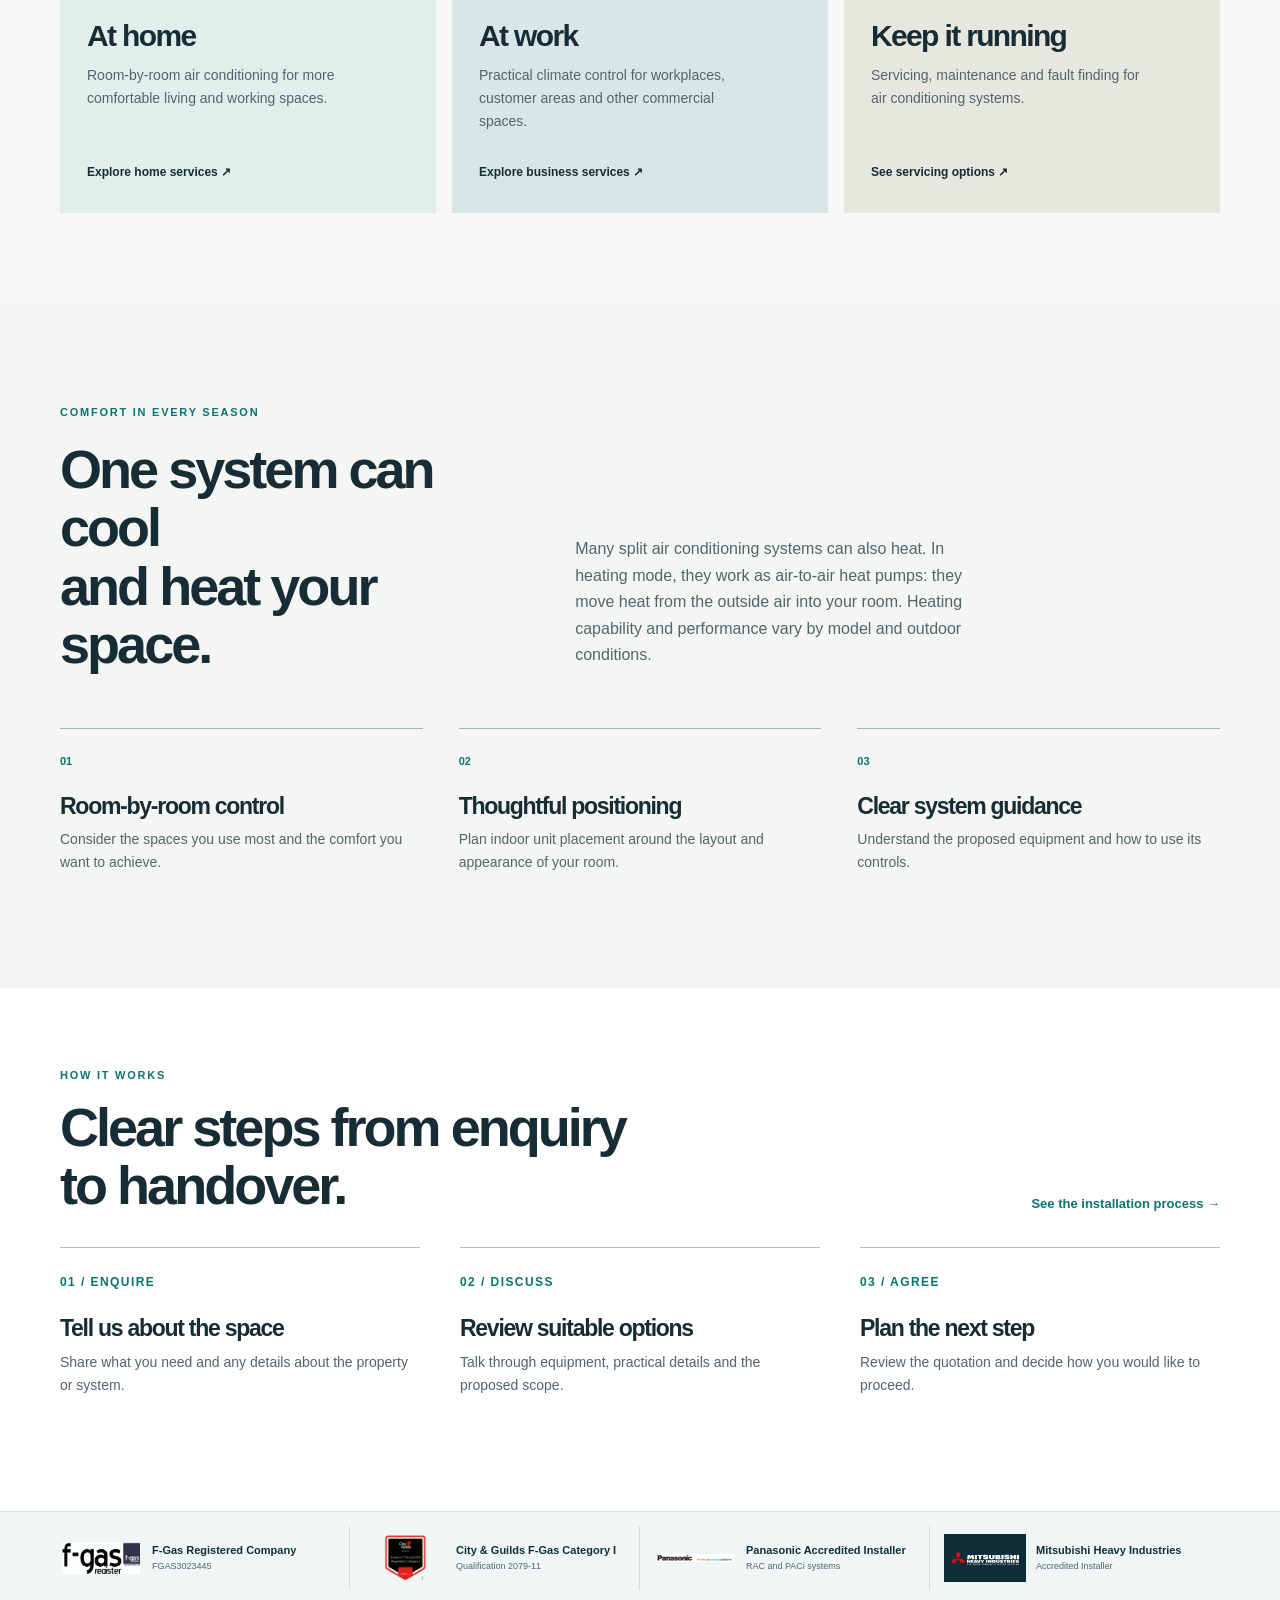
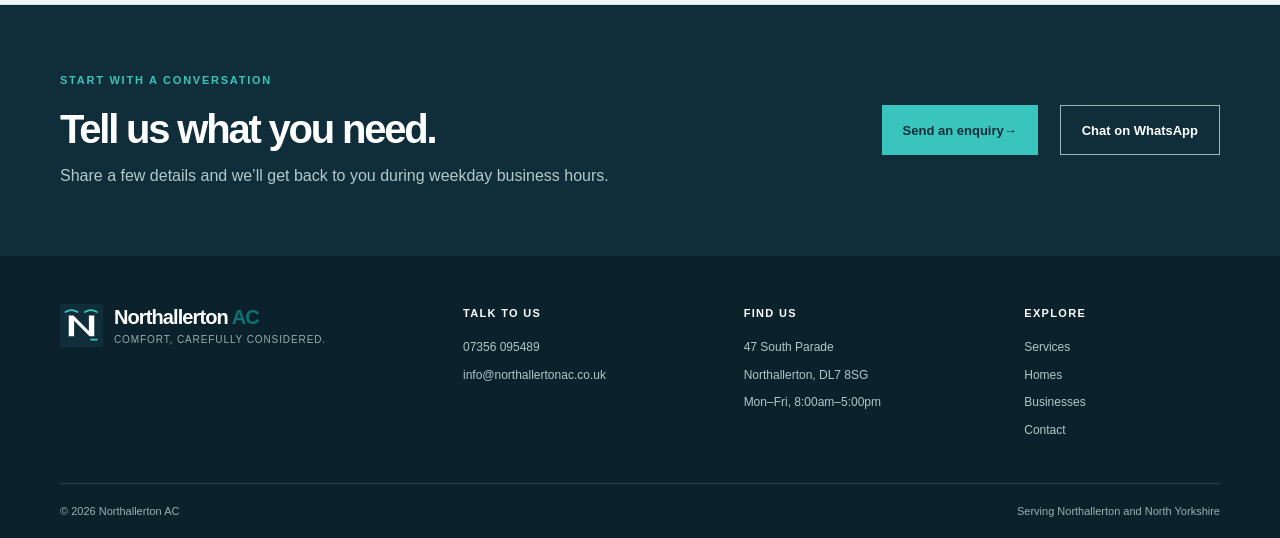
==== commit ad8d7525: "Improve homepage business structured data and canonical links" ====
--- a/index.html
+++ b/index.html
@@ -4,20 +4,19 @@
   <meta charset="utf-8"><meta name="viewport" content="width=device-width, initial-scale=1">
   <title>Air Conditioning Northallerton | Installation &amp; Servicing | Northallerton AC</title><meta property="og:title" content="Air conditioning, thoughtfully installed | Northallerton AC"><meta property="og:description" content="Residential and commercial air conditioning installation and servicing across Northallerton and North Yorkshire."><meta property="og:type" content="website"><meta property="og:url" content="https://northallertonac.co.uk/">
   <meta name="description" content="Air conditioning installation, servicing and repairs in Northallerton and across North Yorkshire. Call Northallerton AC to discuss your requirements.">
-  <meta name="theme-color" content="#102d3a"><meta property="og:image" content="https://northallertonac.co.uk/assets/northallerton-home-v2.jpg"><meta name="twitter:card" content="summary_large_image"><link rel="canonical" href="https://northallertonac.co.uk/"><link rel="icon" href="assets/northallerton-ac-mark.svg" type="image/svg+xml"><link rel="stylesheet" href="styles.css?v=20261107-logo-mhi-whatsapp">
-  <script type="application/ld+json">{"@context":"https://schema.org","@type":"HVACBusiness","name":"Northallerton AC","url":"https://northallertonac.co.uk/","telephone":"+447356095489","email":"info@northallertonac.co.uk","address":{"@type":"PostalAddress","streetAddress":"47 South Parade","addressLocality":"Northallerton","postalCode":"DL7 8SG","addressCountry":"GB"},"openingHoursSpecification":[{"@type":"OpeningHoursSpecification","dayOfWeek":["Monday","Tuesday","Wednesday","Thursday","Friday"],"opens":"08:00","closes":"17:00"}],"areaServed":"Northallerton and North Yorkshire"}</script>
+  <meta name="theme-color" content="#102d3a"><meta property="og:image" content="https://northallertonac.co.uk/assets/northallerton-home-v2.jpg"><meta name="twitter:card" content="summary_large_image"><link rel="canonical" href="https://northallertonac.co.uk/"><link rel="icon" href="logo.svg" type="image/svg+xml"><link rel="stylesheet" href="styles.css?v=20261107-brand-options">
+  <script type="application/ld+json">{"@context":"https://schema.org","@type":"HVACBusiness","name":"Northallerton AC","url":"https://northallertonac.co.uk/","telephone":"+447356095489","email":"info@northallertonac.co.uk","address":{"@type":"PostalAddress","streetAddress":"47 South Parade","addressLocality":"Northallerton","postalCode":"DL7 8SG","addressCountry":"GB"},"openingHoursSpecification":[{"@type":"OpeningHoursSpecification","dayOfWeek":["Monday","Tuesday","Wednesday","Thursday","Friday"],"opens":"08:00","closes":"17:00"}],"areaServed":[{"@type":"City","name":"Northallerton"},{"@type":"AdministrativeArea","name":"North Yorkshire"}],"@id":"https://northallertonac.co.uk/#business","logo":"https://northallertonac.co.uk/logo.svg","image":"https://northallertonac.co.uk/assets/northallerton-home-v2.jpg","hasOfferCatalog":{"@type":"OfferCatalog","name":"Air conditioning services","itemListElement":[{"@type":"Offer","itemOffered":{"@type":"Service","name":"Air conditioning installation"}},{"@type":"Offer","itemOffered":{"@type":"Service","name":"Air conditioning servicing and maintenance"}},{"@type":"Offer","itemOffered":{"@type":"Service","name":"Air conditioning repairs"}}]}}</script>
 </head>
 <body>
 <a class="skip-link" href="#main">Skip to content</a>
 <div class="topline"><div class="wrap top-inner"><span>Serving Northallerton and North Yorkshire</span><span>Mon–Fri, 8:00am–5:00pm</span></div></div>
-<header class="site-header"><div class="wrap header-inner"><a class="brand" href="index.html" aria-label="Northallerton AC home"><img src="assets/northallerton-ac-mark.svg" alt=""><span>Northallerton <b>AC</b><small>Comfort, carefully considered.</small></span></a><button class="menu-toggle" aria-expanded="false" aria-controls="main-nav">Menu</button><nav id="main-nav" aria-label="Main navigation"><a href="index.html" aria-current="page">Home</a><a href="domestic.html">Residential</a><a href="commercial.html">Commercial</a><a href="installation.html">Installation</a><a href="maintenance.html">Servicing</a><a href="about.html">About</a><a href="contact.html" class="nav-cta">Contact</a></nav></div></header>
+<header class="site-header"><div class="wrap header-inner"><a class="brand" href="/" aria-label="Northallerton AC home"><img src="logo.svg" alt=""><span>Northallerton <b>AC</b><small>Comfort, carefully considered.</small></span></a><button class="menu-toggle" aria-expanded="false" aria-controls="main-nav">Menu</button><nav id="main-nav" aria-label="Main navigation"><a href="/" aria-current="page">Home</a><a href="domestic.html">Residential</a><a href="commercial.html">Commercial</a><a href="installation.html">Installation</a><a href="maintenance.html">Servicing</a><a href="about.html">About</a><a href="contact.html" class="nav-cta">Contact</a></nav></div></header>
 <main id="main">
   <section class="hero"><div class="wrap hero-grid"><div class="hero-copy"><p class="eyebrow">Northallerton · North Yorkshire</p><h1>Air conditioning,<br><em>thoughtfully installed.</em></h1><p class="lead">Residential and commercial air conditioning installation and servicing across Northallerton and North Yorkshire.</p><div class="actions"><a class="button button-light" href="contact.html">Request a quotation <span aria-hidden="true">→</span></a><a class="text-link light-link" href="tel:+447356095489">Call 07356 095489</a></div><p class="hero-hours">Available Monday to Friday, 8:00am–5:00pm</p></div><div class="hero-photo"><img src="assets/northallerton-home-v2.jpg" alt="Split air conditioning unit integrated into a modern architectural living room"><span class="photo-caption">Interior photograph · <a href="https://unsplash.com/photos/modern-living-room-with-air-conditioner-and-decor-BsHycOlU6Bg" target="_blank" rel="noopener">Caroline Badran / Unsplash</a></span></div></div></section>
   <section class="trust-strip"><div class="wrap trust-grid"><div><strong>F-Gas registered</strong><span>Company registration FGAS3023445</span></div><div><strong>Qualified engineer</strong><span>City &amp; Guilds F-Gas Category 1 · 2079-11</span></div><div><strong>Panasonic Accredited Installer</strong><span>RAC and PACi installation training certification</span></div></div></section>
   <section class="section intro"><div class="wrap intro-grid"><div><p class="eyebrow">Thoughtful climate control</p><h2>Good air conditioning<br>starts with good advice.</h2></div><div><p>Whether you’re planning a new installation or need help looking after an existing system, we’ll help you understand the options and the next steps. We work with domestic and commercial customers around Northallerton.</p><a class="text-link" href="services.html">Explore our services <span aria-hidden="true">→</span></a></div></div></section>
-  <section class="manufacturer-feature"><div class="wrap manufacturer-grid"><div class="maker-title"><p class="eyebrow">Manufacturer options</p><h2>Equipment chosen for your property</h2><span class="maker-rule"></span><p class="maker-status">Accredited installers for Panasonic and Mitsubishi Heavy Industries</p></div><div class="maker-copy"><p class="maker-intro">Air conditioning from a range of manufacturers, selected around your property and how you use it.</p><p>We install air conditioning from a range of manufacturers for suitable residential and small commercial projects. Our manufacturer installer accreditations are with Panasonic for RAC and PACi systems and Mitsubishi Heavy Industries. We’ll discuss suitable equipment, availability and your requirements before recommending an option.</p><p class="maker-qualification">Our Panasonic and Mitsubishi Heavy Industries accreditations apply to the relevant manufacturer systems and their requirements. We can also discuss equipment from other manufacturers.</p></div><div class="manufacturer-systems"><article><span>01 / RESIDENTIAL</span><h3>Systems for the home</h3><p>Discuss room-by-room comfort, indoor unit position, and how you’d like the system to operate.</p></article><article><span>02 / SMALL COMMERCIAL</span><h3>Systems for working spaces</h3><p>We’ll consider the premises, layout and use before proposing suitable equipment.</p></article><article><span>03 / SELECTION</span><h3>Matched to the requirements</h3><p>Equipment and configuration are confirmed for the property before a quotation is agreed.</p></article></div></div></section>
-  <section class="section mhi-warranty-section" aria-labelledby="mhi-warranty-title"><div class="wrap panasonic-warranty-grid"><div class="panasonic-warranty-copy"><p class="eyebrow">Mitsubishi Heavy Industries · Air conditioning</p><h2 id="mhi-warranty-title">Five-year Mitsubishi Heavy Industries parts-only warranty</h2><p class="panasonic-warranty-lead">Mitsubishi Heavy Industries products are covered by a five-year parts-only warranty when the manufacturer’s terms are met.</p><p>Cover is subject to correct installation, commissioning and maintenance in accordance with manufacturer guidance, and a comprehensive service management agreement with the purchasing contractor for the full warranty period. Labour, travel and installation materials are excluded from the standard parts-only cover.</p><h3>Warranty conditions</h3><ul class="panasonic-conditions"><li>Installation and commissioning by a suitably qualified and certificated engineer.</li><li>Manufacturer installation and maintenance guidance followed.</li><li>A comprehensive service management agreement kept in place for the full warranty period.</li><li>Warranty remains with the F-Gas registered purchasing contractor and is non-transferable.</li></ul><div class="panasonic-warranty-links"><a href="https://mhi-hvac.co.uk/warranty-scheme/" target="_blank" rel="noopener">Read MHI warranty terms ↗</a></div><p class="panasonic-disclaimer">Warranty eligibility and cover are subject to Mitsubishi Heavy Industries’ current terms.</p></div><div class="panasonic-warranty-visual mhi-warranty-visual"><div class="mhi-warranty-logo-plate"><img src="assets/mhi-official-logo.svg" alt="Mitsubishi Heavy Industries"></div><div class="five-year-badge mhi-five-year-badge" aria-label="Five-year parts-only warranty, subject to terms"><span>FIVE-YEAR</span><strong>5</strong><span>WARRANTY</span><small>PARTS ONLY*</small></div><p class="mhi-warranty-caption">Mitsubishi Heavy Industries air conditioning</p></div></div></section>
-  <section class="section panasonic-warranty-section" aria-labelledby="panasonic-warranty-title"><div class="wrap panasonic-warranty-grid"><div class="panasonic-warranty-copy"><p class="eyebrow">Panasonic · RAC &amp; PACi</p><p class="panasonic-brand-wordmark" aria-label="Panasonic">Panasonic</p><h2 id="panasonic-warranty-title">Up to five-year Panasonic manufacturer's warranty</h2><p class="panasonic-warranty-lead">Eligible Panasonic air-conditioning systems installed by a Panasonic Accredited Installer can benefit from up to five years of manufacturer's warranty, subject to Panasonic's terms and conditions, product eligibility, installation requirements and warranty registration.</p><p>For eligible RAC and PAC equipment, five-year warranty cover can include parts and labour, subject to the applicable Panasonic warranty terms.</p><h3>What’s needed for warranty eligibility</h3><ul class="panasonic-conditions"><li>Installation by a suitably qualified and registered Panasonic Accredited Installer.</li><li>Relevant Panasonic training kept up to date.</li><li>Installation and commissioning in line with manufacturer requirements.</li><li>Registration through Panasonic PRO Club within the required timeframe.</li><li>Annual maintenance in accordance with Panasonic's requirements.</li></ul><div class="panasonic-warranty-links"><a href="https://www.panasonicproclub.com/uploads/GB/certifications/untitled%20folder/WEBSITE_PANASONIC_UK_RAC_PAC_VRF_A2W_Warranty_01NOV_2021.pdf" target="_blank" rel="noopener">Read Panasonic warranty terms ↗</a></div><p class="panasonic-disclaimer">Eligibility and cover vary by product and are subject to Panasonic’s applicable terms.</p></div><div class="panasonic-warranty-visual"><div class="five-year-badge" aria-label="Up to five years, parts and labour"><span>UP TO</span><strong>5</strong><span>YEARS</span><small>PARTS + LABOUR*</small></div><img src="assets/panasonic-warranty-interior.jpg" alt="Panasonic wall-mounted air-conditioning unit in a contemporary living room" loading="lazy"><small class="panasonic-image-credit">Product image from the <a href="https://www.aircon.panasonic.eu/GB_en/product/etherea-inverter-silver-r32/" target="_blank" rel="noopener">Panasonic domestic air-conditioning range</a>.</small></div></div></section>
+  <section class="manufacturer-feature"><div class="wrap manufacturer-grid"><div class="maker-title"><p class="eyebrow">Manufacturer options</p><h2>Equipment chosen for your property</h2><span class="maker-rule"></span><p class="maker-status">Accredited installers for Panasonic and Mitsubishi Heavy Industries</p></div><div class="maker-copy"><p class="maker-intro">Air conditioning from a range of manufacturers, selected around your property and how you use it.</p><p>We install air conditioning from a range of manufacturers for suitable residential and small commercial projects. Our manufacturer installer accreditations are with Panasonic for RAC and PACi systems and Mitsubishi Heavy Industries. We’ll discuss suitable equipment, availability and your requirements before recommending an option.</p><p class="maker-qualification">Our Panasonic and Mitsubishi Heavy Industries accreditations apply to the relevant manufacturer systems and their requirements. We can also discuss equipment from other manufacturers.</p></div><div class="manufacturer-systems"><article><span>01 / RESIDENTIAL</span><h3>Systems for the home</h3><p>Discuss room-by-room comfort, indoor unit position, and how you’d like the system to operate.</p></article><article><span>02 / SMALL COMMERCIAL</span><h3>Systems for working spaces</h3><p>We’ll consider the premises, layout and use before proposing suitable equipment.</p></article><article><span>03 / SELECTION</span><h3>Matched to the requirements</h3><p>Equipment and configuration are confirmed for the property before a quotation is agreed.</p></article></div><div class="manufacturer-warranty"><div><h3>Five-year manufacturer’s warranty</h3><p>Mitsubishi Heavy Industries products are covered by a five-year parts-only warranty when the manufacturer’s terms are met, including correct installation and commissioning and a comprehensive service management agreement for the full warranty period. Labour, travel and installation materials are excluded from the standard parts-only cover.</p><a href="https://mhi-hvac.co.uk/warranty-scheme/" target="_blank" rel="noopener">Read the MHI warranty terms ↗</a></div></div></div></section>
+  <section class="section panasonic-warranty-section" aria-labelledby="panasonic-warranty-title"><div class="wrap panasonic-warranty-grid"><div class="panasonic-warranty-copy"><p class="eyebrow">Panasonic · RAC &amp; PACi</p><p class="panasonic-brand-wordmark" aria-label="Panasonic">Panasonic</p><h2 id="panasonic-warranty-title">Up to five-year Panasonic manufacturer's warranty</h2><p class="panasonic-warranty-lead">Eligible Panasonic air-conditioning systems installed by a Panasonic Accredited Installer can benefit from up to five years of manufacturer's warranty, subject to Panasonic's terms and conditions, product eligibility, installation requirements and warranty registration.</p><p>For eligible RAC and PAC equipment, five-year warranty cover can include parts and labour, subject to the applicable Panasonic warranty terms.</p><h3>What’s needed for warranty eligibility</h3><ul class="panasonic-conditions"><li>Installation by a suitably qualified and registered Panasonic Accredited Installer.</li><li>Relevant Panasonic training kept up to date.</li><li>Installation and commissioning in line with manufacturer requirements.</li><li>Registration through Panasonic PRO Club within the required timeframe.</li><li>Annual maintenance in accordance with Panasonic's requirements.</li></ul><div class="panasonic-warranty-links"><a href="https://www.panasonicproclub.com/uploads/GB/certifications/untitled%20folder/WEBSITE_PANASONIC_UK_RAC_PAC_VRF_A2W_Warranty_01NOV_2021.pdf" target="_blank" rel="noopener">Read Panasonic warranty terms ↗</a><a href="https://www.panasonicproclub.com/GB_en/" target="_blank" rel="noopener">Visit Panasonic PRO Club ↗</a></div><p class="panasonic-disclaimer">Eligibility and cover vary by product and are subject to Panasonic’s applicable terms.</p></div><div class="panasonic-warranty-visual"><div class="five-year-badge" aria-label="Up to five years, parts and labour"><span>UP TO</span><strong>5</strong><span>YEARS</span><small>PARTS + LABOUR*</small></div><img src="assets/panasonic-warranty-interior.jpg" alt="Panasonic wall-mounted air-conditioning unit in a contemporary living room" loading="lazy"><small class="panasonic-image-credit">Product image from the <a href="https://www.aircon.panasonic.eu/GB_en/product/etherea-inverter-silver-r32/" target="_blank" rel="noopener">Panasonic domestic air-conditioning range</a>.</small></div></div></section>
   <section class="section cards-section"><div class="wrap"><div class="section-heading"><div><p class="eyebrow">How we can help</p><h2>Comfort, for every setting.</h2></div><a class="text-link" href="services.html">All services <span aria-hidden="true">→</span></a></div><div class="card-grid"><a class="service-card home-card" href="domestic.html"><span class="card-number">01 / HOMES</span><h3>At home</h3><p>Room-by-room air conditioning for more comfortable living and working spaces.</p><span class="card-arrow">Explore home services ↗</span></a><a class="service-card business-card" href="commercial.html"><span class="card-number">02 / BUSINESS</span><h3>At work</h3><p>Practical climate control for workplaces, customer areas and other commercial spaces.</p><span class="card-arrow">Explore business services ↗</span></a><a class="service-card care-card" href="services.html#servicing"><span class="card-number">03 / SYSTEM CARE</span><h3>Keep it running</h3><p>Servicing, maintenance and fault finding for air conditioning systems.</p><span class="card-arrow">See servicing options ↗</span></a></div></div></section>
   <section class="section benefit-section"><div class="wrap"><div class="benefit-heading"><p class="eyebrow">Comfort in every season</p><h2>One system can cool<br>and heat your space.</h2><p>Many split air conditioning systems can also heat. In heating mode, they work as air-to-air heat pumps: they move heat from the outside air into your room. Heating capability and performance vary by model and outdoor conditions.</p></div><div class="benefit-points"><div><b>01</b><h3>Room-by-room control</h3><p>Consider the spaces you use most and the comfort you want to achieve.</p></div><div><b>02</b><h3>Thoughtful positioning</h3><p>Plan indoor unit placement around the layout and appearance of your room.</p></div><div><b>03</b><h3>Clear system guidance</h3><p>Understand the proposed equipment and how to use its controls.</p></div></div></div></section>
   <section class="section process-home"><div class="wrap"><div class="section-heading"><div><p class="eyebrow">How it works</p><h2>Clear steps from enquiry to handover.</h2></div><a class="text-link" href="installation.html">See the installation process →</a></div><div class="steps"><div><b>01 / ENQUIRE</b><h3>Tell us about the space</h3><p>Share what you need and any details about the property or system.</p></div><div><b>02 / DISCUSS</b><h3>Review suitable options</h3><p>Talk through equipment, practical details and the proposed scope.</p></div><div><b>03 / AGREE</b><h3>Plan the next step</h3><p>Review the quotation and decide how you would like to proceed.</p></div></div></div></section>
@@ -27,6 +26,6 @@
  <article class="credential-card"><div class="credential-mark panasonic-mark"><img src="assets/panasonic-heating-cooling-logo.png" alt="Panasonic heating and cooling solutions"></div><div class="credential-copy"><h3>Panasonic Accredited Installer</h3><p>RAC and PACi systems</p></div></article>
  <article class="credential-card mhi-credential"><div class="credential-mark mhi-mark"><img src="assets/mhi-official-logo.svg" alt="Mitsubishi Heavy Industries"></div><div class="credential-copy"><h3>Mitsubishi Heavy Industries</h3><p>Accredited Installer</p></div></article>
  </div></section>
-  <section class="contact-band"><div class="wrap band-inner"><div><p class="eyebrow">Start with a conversation</p><h2>Tell us what you need.</h2><p>Share a few details and we’ll get back to you during weekday business hours.</p></div><div class="actions"><a class="button button-light" href="contact.html">Send an enquiry <span aria-hidden="true">→</span></a><a class="button button-outline" href="https://wa.me/447356095489?text=Hello%20Northallerton%20AC%2C%20I%27d%20like%20to%20ask%20about%20air%20conditioning." target="_blank" rel="noopener"><img class="whatsapp-icon" src="assets/whatsapp-mark.svg" alt="">Chat on WhatsApp</a></div></div></section>
+  <section class="contact-band"><div class="wrap band-inner"><div><p class="eyebrow">Start with a conversation</p><h2>Tell us what you need.</h2><p>Share a few details and we’ll get back to you during weekday business hours.</p></div><div class="actions"><a class="button button-light" href="contact.html">Send an enquiry <span aria-hidden="true">→</span></a><a class="button button-outline" href="https://wa.me/447356095489?text=Hello%20Northallerton%20AC%2C%20I%27d%20like%20to%20ask%20about%20air%20conditioning." target="_blank" rel="noopener">Chat on WhatsApp</a></div></div></section>
 </main>
-<footer class="site-footer"><div class="wrap footer-main"><a class="brand footer-brand" href="index.html"><img src="assets/northallerton-ac-mark.svg" alt=""><span>Northallerton <b>AC</b><small>Comfort, carefully considered.</small></span></a><div><b>Talk to us</b><a href="tel:+447356095489">07356 095489</a><a href="mailto:info@northallertonac.co.uk">info@northallertonac.co.uk</a></div><div><b>Find us</b><span>47 South Parade</span><span>Northallerton, DL7 8SG</span><span>Mon–Fri, 8:00am–5:00pm</span></div><div><b>Explore</b><a href="services.html">Services</a><a href="domestic.html">Homes</a><a href="commercial.html">Businesses</a><a href="contact.html">Contact</a></div></div><div class="wrap footer-bottom"><span>© <span data-year>2026</span> Northallerton AC</span><span>Serving Northallerton and North Yorkshire</span></div></footer><script src="script.js" defer></script></body></html>
+<footer class="site-footer"><div class="wrap footer-main"><a class="brand footer-brand" href="/"><img src="logo.svg" alt=""><span>Northallerton <b>AC</b><small>Comfort, carefully considered.</small></span></a><div><b>Talk to us</b><a href="tel:+447356095489">07356 095489</a><a href="mailto:info@northallertonac.co.uk">info@northallertonac.co.uk</a></div><div><b>Find us</b><span>47 South Parade</span><span>Northallerton, DL7 8SG</span><span>Mon–Fri, 8:00am–5:00pm</span></div><div><b>Explore</b><a href="services.html">Services</a><a href="domestic.html">Homes</a><a href="commercial.html">Businesses</a><a href="contact.html">Contact</a></div></div><div class="wrap footer-bottom"><span>© <span data-year>2026</span> Northallerton AC</span><span>Serving Northallerton and North Yorkshire</span></div></footer><script src="script.js" defer></script></body></html>
--- a/styles.css
+++ b/styles.css
@@ -108,3 +108,20 @@
 .credentials-banner .credential-copy p{margin:3px 0 0;color:var(--muted);font-size:9px;line-height:1.25}
 @media(max-width:900px){.credentials-banner .credential-list{grid-template-columns:repeat(2,minmax(0,1fr));row-gap:4px}.credentials-banner .credential-card{padding:7px 12px}.credentials-banner .credential-card:nth-child(2){border-right:0}.credentials-banner .credential-card:nth-child(3){padding-left:0}}
 @media(max-width:600px){.credentials-banner{padding:9px 0}.credentials-banner .credential-list{row-gap:2px}.credentials-banner .credential-card{gap:6px;padding:6px 8px}.credentials-banner .credential-card:nth-child(odd){padding-left:0}.credentials-banner .credential-mark{width:78px;height:44px;min-height:44px;padding:1px}.credentials-banner .credential-mark img{max-height:40px}.credentials-banner .credential-mark.guilds-mark img{max-width:40px;max-height:40px}.credentials-banner .credential-mark.panasonic-mark img{max-width:76px;max-height:36px}.credentials-banner .credential-mark.mhi-mark{padding:6px}.credentials-banner .credential-copy h3{font-size:10px}.credentials-banner .credential-copy p{font-size:8px}}
+
+/* Use a fresh, cache-busted brand mark across every page. */
+.brand img{display:block;flex:none;width:43px;height:43px;object-fit:contain}
+.whatsapp-icon{display:inline-block;width:18px;height:18px;flex:none;vertical-align:-4px}
+.button-outline .whatsapp-icon{margin-right:9px}
+.contact-method small .whatsapp-icon{width:14px;height:14px;margin-right:4px;vertical-align:-3px}
+
+/* MHI warranty mirrors the separate Panasonic presentation. */
+.mhi-warranty-section{padding:clamp(62px,8vw,104px) 0;background:#fff;border-bottom:1px solid #dce6e4}
+.mhi-warranty-visual{display:flex;min-height:370px;flex-direction:column;justify-content:center;gap:18px;padding-bottom:44px;background:#f7faf9}
+.mhi-warranty-logo-plate{display:grid;width:100%;min-height:238px;place-items:center;padding:38px;background:var(--navy)}
+.mhi-warranty-logo-plate img{display:block;width:min(100%,440px);height:auto;object-fit:contain}
+.mhi-warranty-visual .mhi-five-year-badge{top:10px;right:10px}
+.mhi-five-year-badge strong{font-size:38px}
+.mhi-warranty-caption{position:absolute;right:16px;bottom:12px;left:16px;margin:0;color:#677a80;text-align:center;font-size:10px;line-height:1.4}
+@media(max-width:900px){.mhi-warranty-visual{width:min(100%,720px);min-height:330px;margin:0 auto}.mhi-warranty-logo-plate{min-height:240px}}
+@media(max-width:600px){.mhi-warranty-section{padding:56px 0}.mhi-warranty-visual{min-height:260px;padding:10px 10px 38px}.mhi-warranty-logo-plate{min-height:190px;padding:28px 18px}.mhi-warranty-visual .mhi-five-year-badge{top:14px;right:14px;width:88px;height:88px;border-width:4px}.mhi-five-year-badge strong{font-size:32px}.mhi-five-year-badge span{font-size:7px}.mhi-five-year-badge small{font-size:6px}.mhi-warranty-caption{right:10px;bottom:8px;left:10px;font-size:8px}}
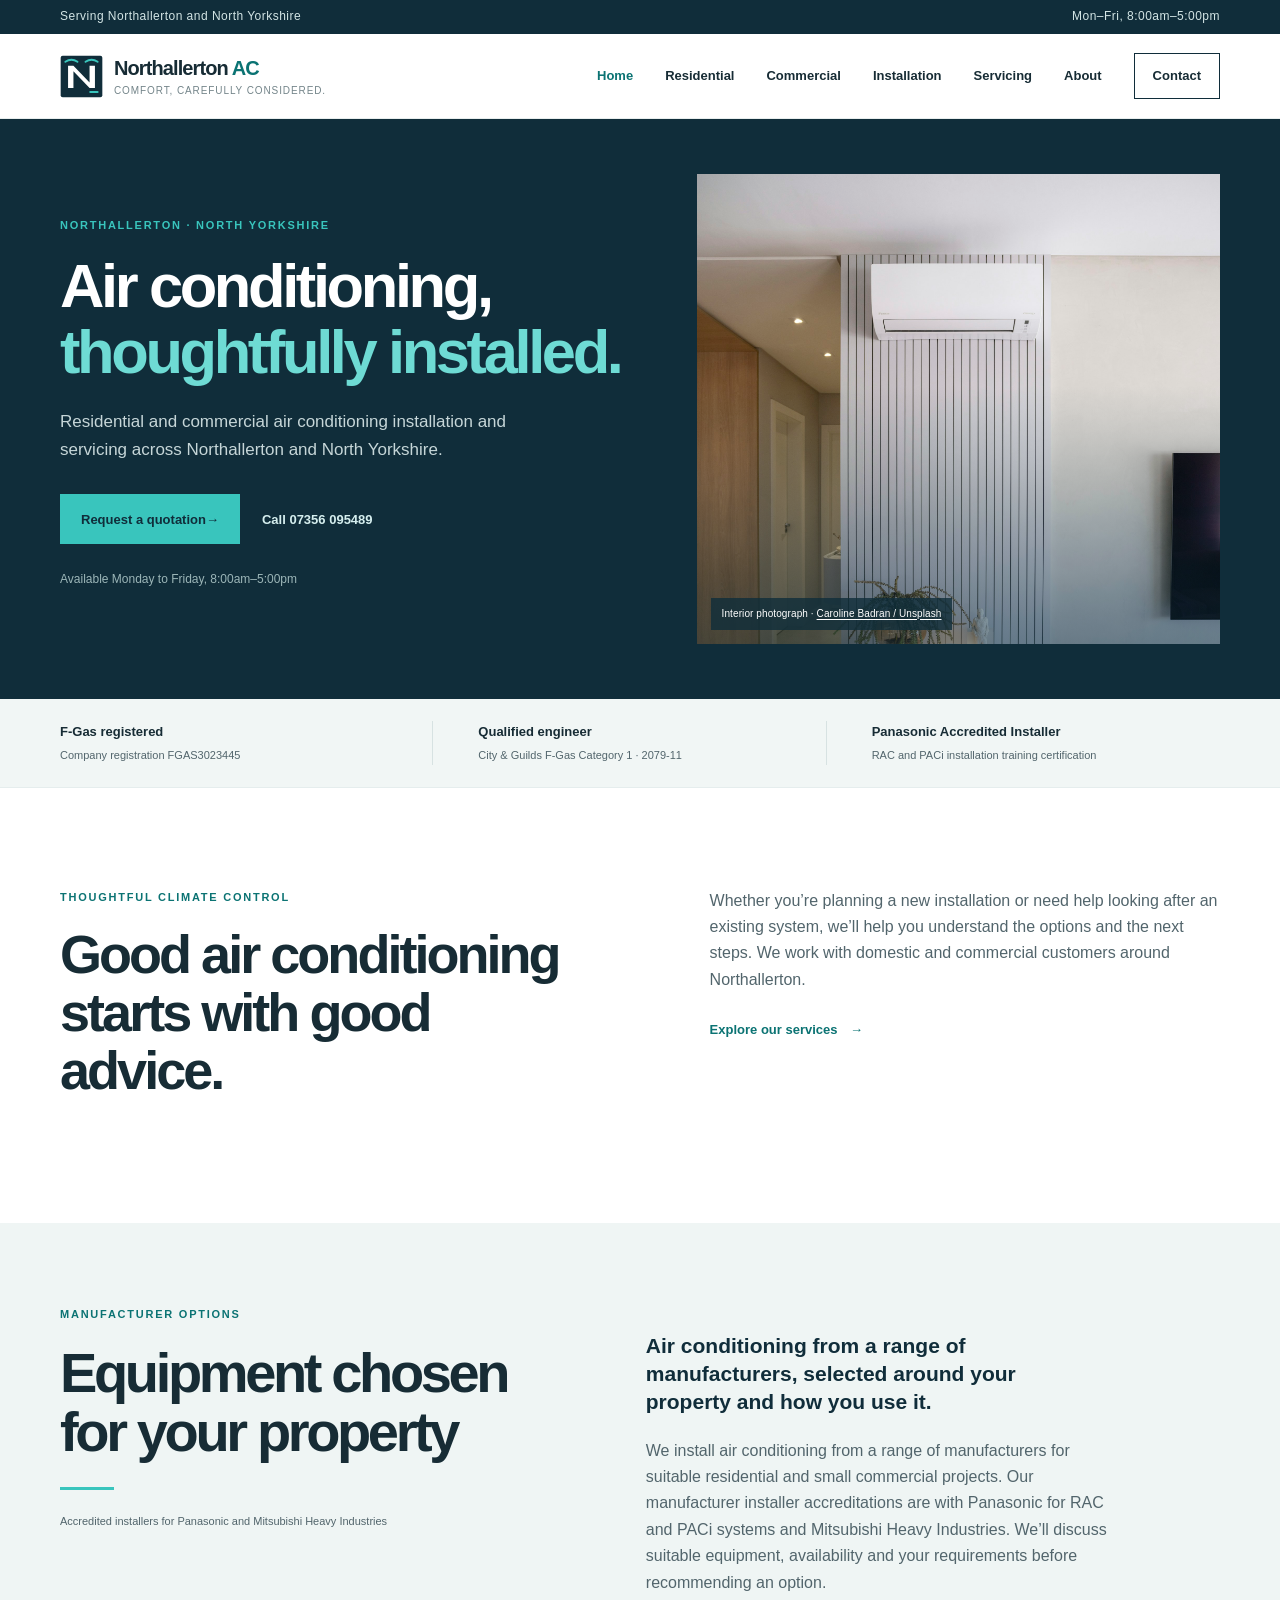
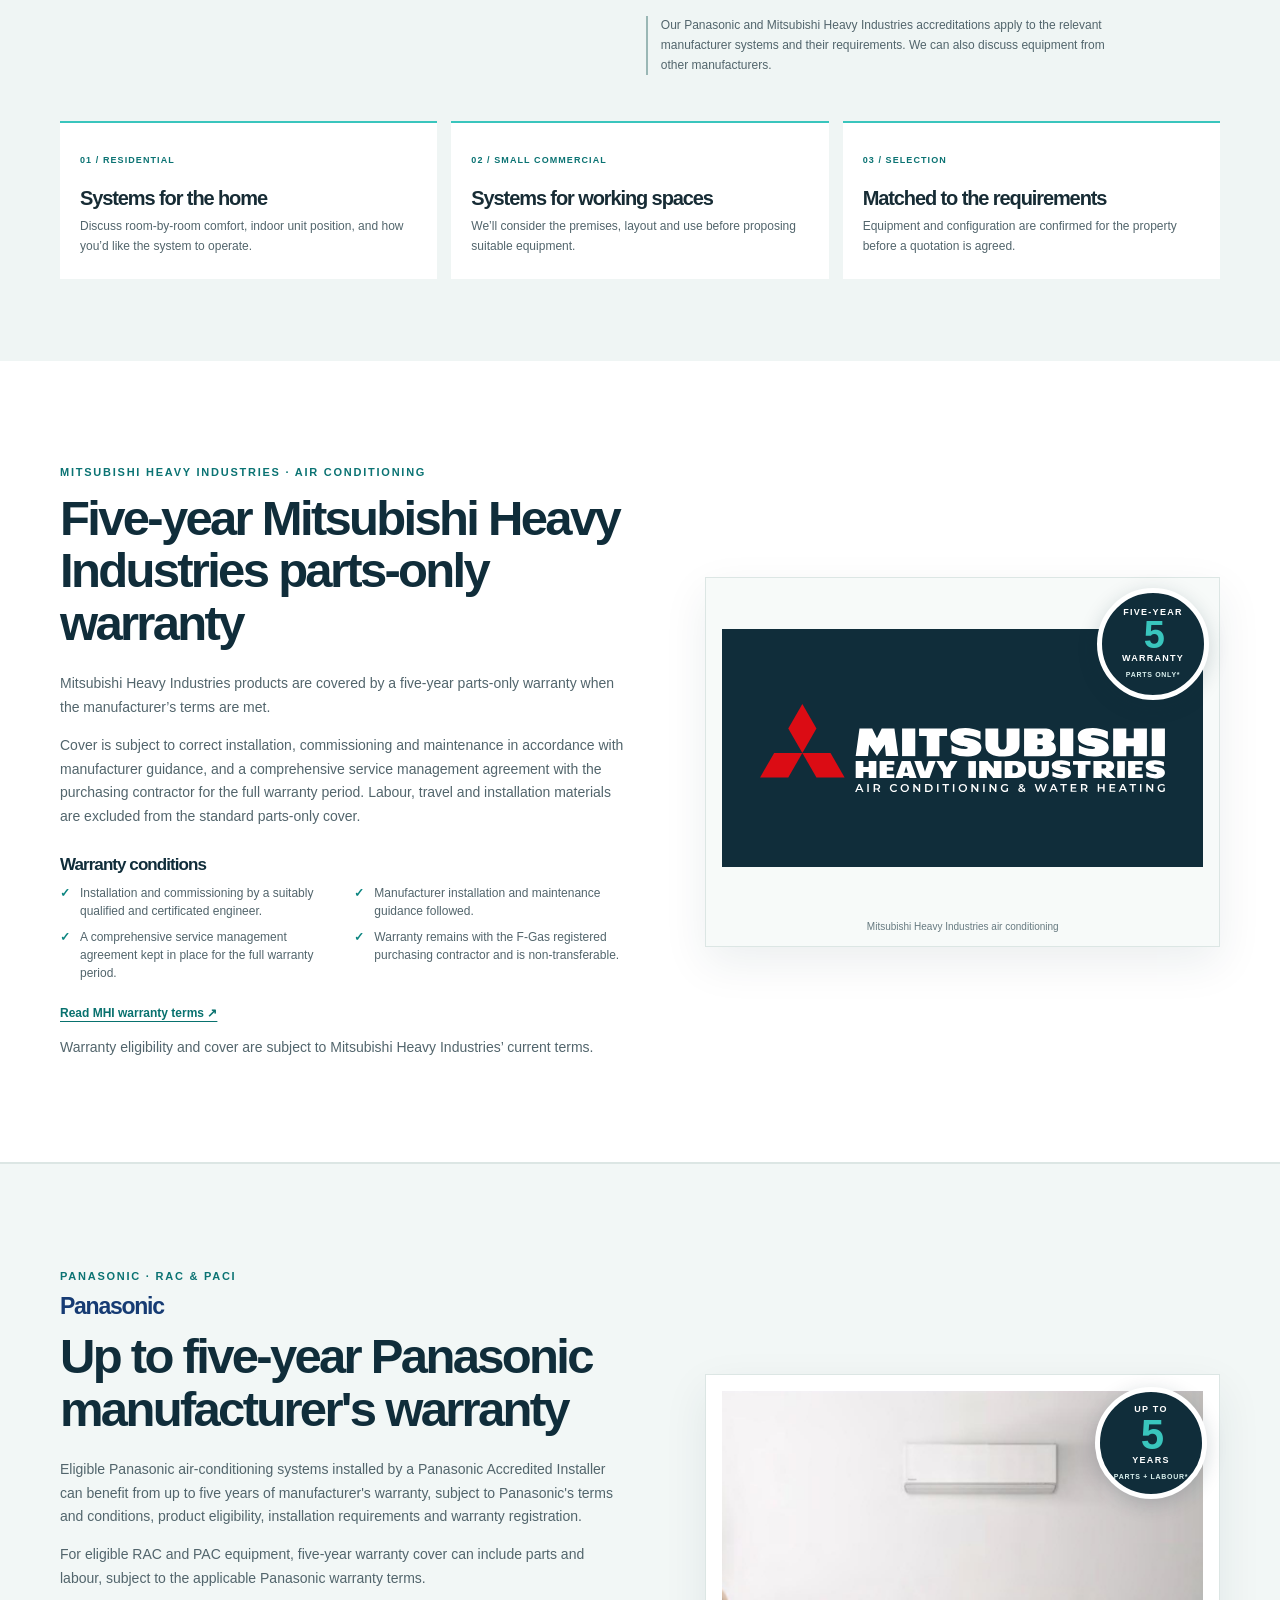
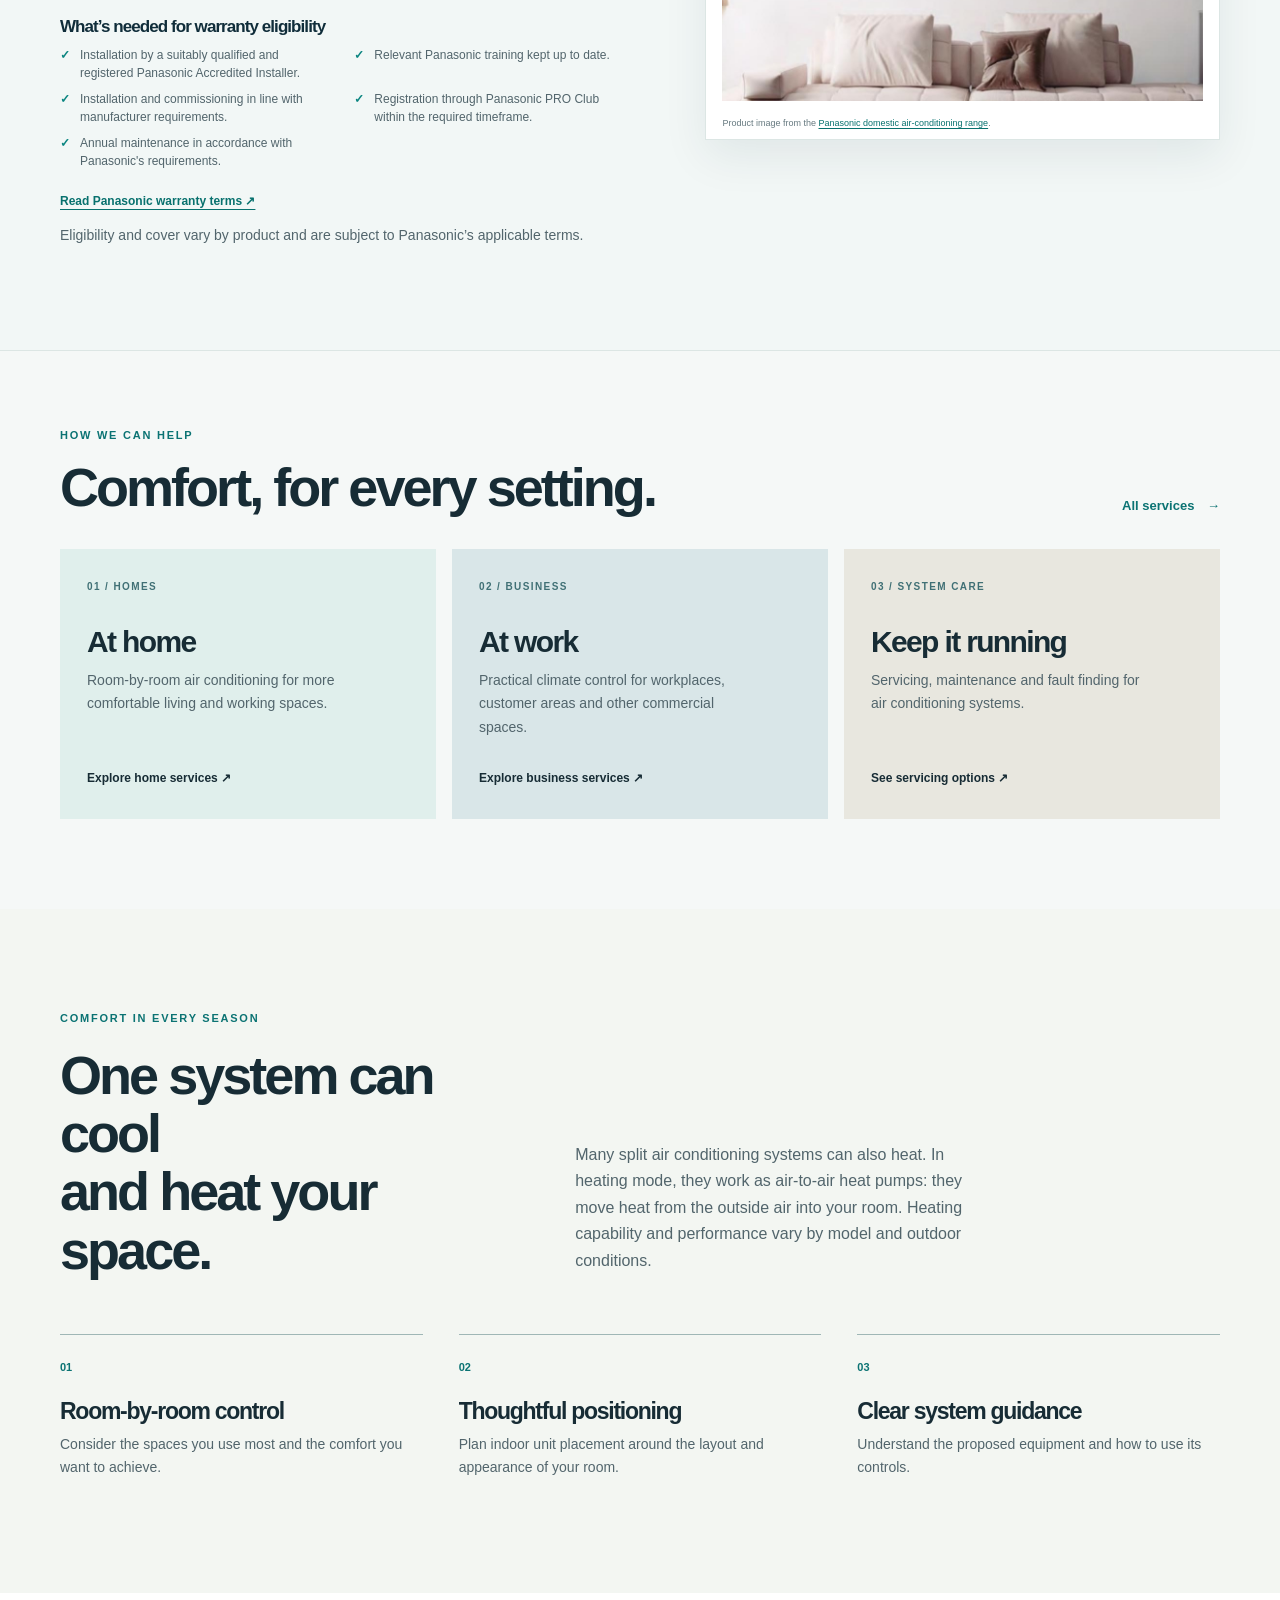
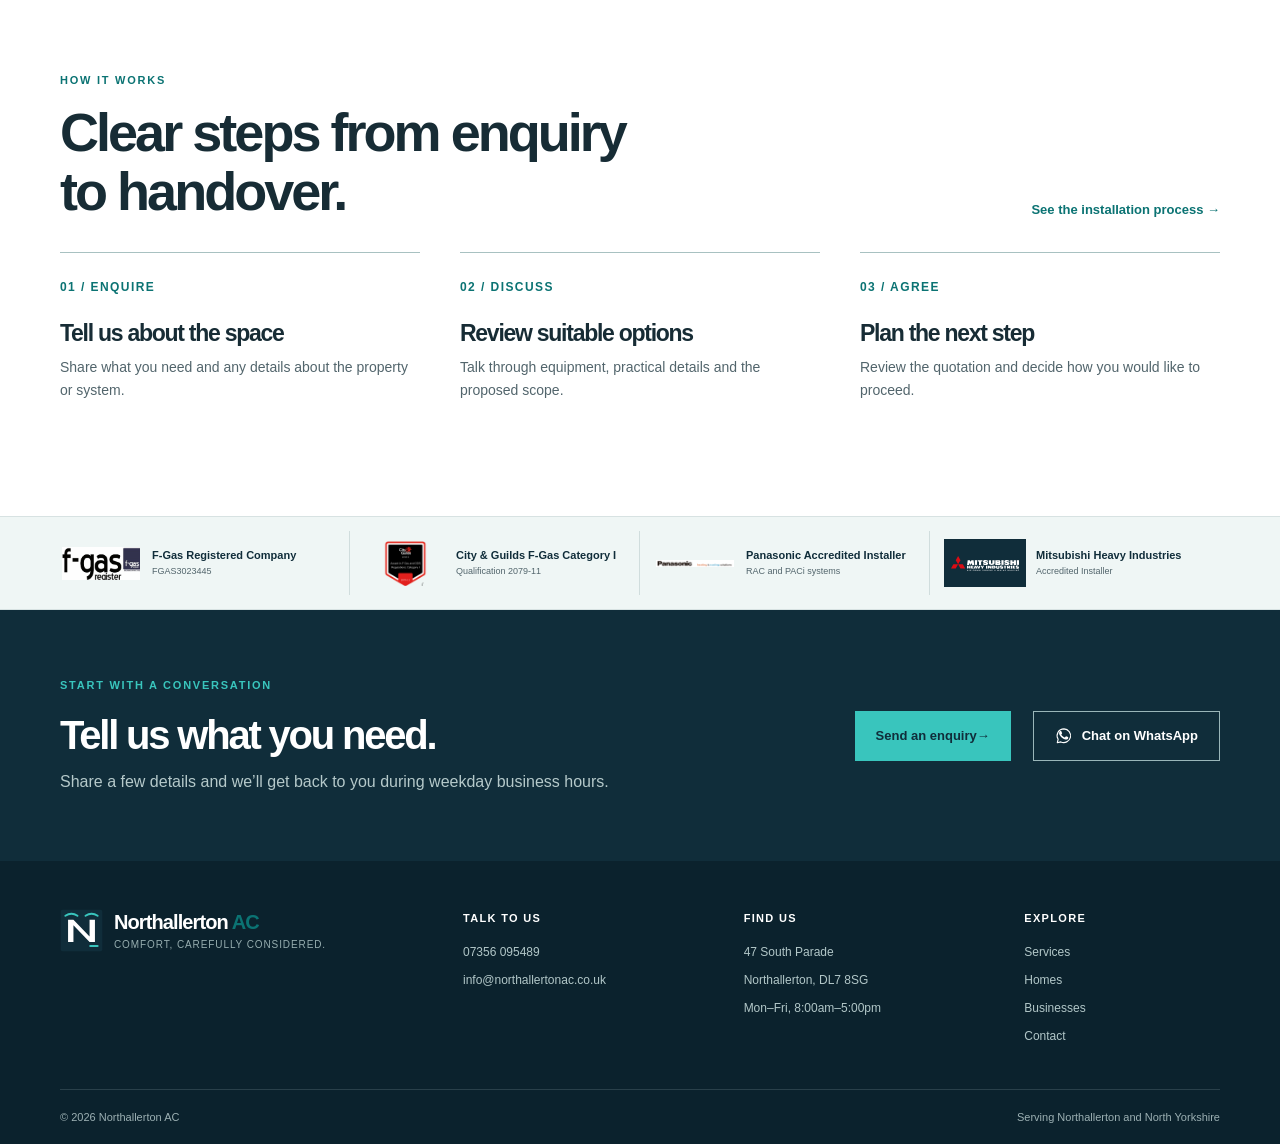
==== commit bfde5eed: "Apply Phase 1 technical SEO fixes to main baseline" ====
--- a/index.html
+++ b/index.html
@@ -4,19 +4,20 @@
   <meta charset="utf-8"><meta name="viewport" content="width=device-width, initial-scale=1">
   <title>Air Conditioning Northallerton | Installation &amp; Servicing | Northallerton AC</title><meta property="og:title" content="Air conditioning, thoughtfully installed | Northallerton AC"><meta property="og:description" content="Residential and commercial air conditioning installation and servicing across Northallerton and North Yorkshire."><meta property="og:type" content="website"><meta property="og:url" content="https://northallertonac.co.uk/">
   <meta name="description" content="Air conditioning installation, servicing and repairs in Northallerton and across North Yorkshire. Call Northallerton AC to discuss your requirements.">
-  <meta name="theme-color" content="#102d3a"><meta property="og:image" content="https://northallertonac.co.uk/assets/northallerton-home-v2.jpg"><meta name="twitter:card" content="summary_large_image"><link rel="canonical" href="https://northallertonac.co.uk/"><link rel="icon" href="logo.svg" type="image/svg+xml"><link rel="stylesheet" href="styles.css?v=20261107-brand-options">
+  <meta name="theme-color" content="#102d3a"><meta property="og:image" content="https://northallertonac.co.uk/assets/northallerton-home-v2.jpg"><meta name="twitter:card" content="summary_large_image"><link rel="canonical" href="https://northallertonac.co.uk/"><link rel="icon" href="assets/northallerton-ac-mark.svg" type="image/svg+xml"><link rel="stylesheet" href="styles.css?v=20261107-logo-mhi-whatsapp">
   <script type="application/ld+json">{"@context":"https://schema.org","@type":"HVACBusiness","name":"Northallerton AC","url":"https://northallertonac.co.uk/","telephone":"+447356095489","email":"info@northallertonac.co.uk","address":{"@type":"PostalAddress","streetAddress":"47 South Parade","addressLocality":"Northallerton","postalCode":"DL7 8SG","addressCountry":"GB"},"openingHoursSpecification":[{"@type":"OpeningHoursSpecification","dayOfWeek":["Monday","Tuesday","Wednesday","Thursday","Friday"],"opens":"08:00","closes":"17:00"}],"areaServed":[{"@type":"City","name":"Northallerton"},{"@type":"AdministrativeArea","name":"North Yorkshire"}],"@id":"https://northallertonac.co.uk/#business","logo":"https://northallertonac.co.uk/logo.svg","image":"https://northallertonac.co.uk/assets/northallerton-home-v2.jpg","hasOfferCatalog":{"@type":"OfferCatalog","name":"Air conditioning services","itemListElement":[{"@type":"Offer","itemOffered":{"@type":"Service","name":"Air conditioning installation"}},{"@type":"Offer","itemOffered":{"@type":"Service","name":"Air conditioning servicing and maintenance"}},{"@type":"Offer","itemOffered":{"@type":"Service","name":"Air conditioning repairs"}}]}}</script>
 </head>
 <body>
 <a class="skip-link" href="#main">Skip to content</a>
 <div class="topline"><div class="wrap top-inner"><span>Serving Northallerton and North Yorkshire</span><span>Mon–Fri, 8:00am–5:00pm</span></div></div>
-<header class="site-header"><div class="wrap header-inner"><a class="brand" href="/" aria-label="Northallerton AC home"><img src="logo.svg" alt=""><span>Northallerton <b>AC</b><small>Comfort, carefully considered.</small></span></a><button class="menu-toggle" aria-expanded="false" aria-controls="main-nav">Menu</button><nav id="main-nav" aria-label="Main navigation"><a href="/" aria-current="page">Home</a><a href="domestic.html">Residential</a><a href="commercial.html">Commercial</a><a href="installation.html">Installation</a><a href="maintenance.html">Servicing</a><a href="about.html">About</a><a href="contact.html" class="nav-cta">Contact</a></nav></div></header>
+<header class="site-header"><div class="wrap header-inner"><a class="brand" href="/" aria-label="Northallerton AC home"><img src="assets/northallerton-ac-mark.svg" alt=""><span>Northallerton <b>AC</b><small>Comfort, carefully considered.</small></span></a><button class="menu-toggle" aria-expanded="false" aria-controls="main-nav">Menu</button><nav id="main-nav" aria-label="Main navigation"><a href="/" aria-current="page">Home</a><a href="domestic.html">Residential</a><a href="commercial.html">Commercial</a><a href="installation.html">Installation</a><a href="maintenance.html">Servicing</a><a href="about.html">About</a><a href="contact.html" class="nav-cta">Contact</a></nav></div></header>
 <main id="main">
   <section class="hero"><div class="wrap hero-grid"><div class="hero-copy"><p class="eyebrow">Northallerton · North Yorkshire</p><h1>Air conditioning,<br><em>thoughtfully installed.</em></h1><p class="lead">Residential and commercial air conditioning installation and servicing across Northallerton and North Yorkshire.</p><div class="actions"><a class="button button-light" href="contact.html">Request a quotation <span aria-hidden="true">→</span></a><a class="text-link light-link" href="tel:+447356095489">Call 07356 095489</a></div><p class="hero-hours">Available Monday to Friday, 8:00am–5:00pm</p></div><div class="hero-photo"><img src="assets/northallerton-home-v2.jpg" alt="Split air conditioning unit integrated into a modern architectural living room"><span class="photo-caption">Interior photograph · <a href="https://unsplash.com/photos/modern-living-room-with-air-conditioner-and-decor-BsHycOlU6Bg" target="_blank" rel="noopener">Caroline Badran / Unsplash</a></span></div></div></section>
   <section class="trust-strip"><div class="wrap trust-grid"><div><strong>F-Gas registered</strong><span>Company registration FGAS3023445</span></div><div><strong>Qualified engineer</strong><span>City &amp; Guilds F-Gas Category 1 · 2079-11</span></div><div><strong>Panasonic Accredited Installer</strong><span>RAC and PACi installation training certification</span></div></div></section>
   <section class="section intro"><div class="wrap intro-grid"><div><p class="eyebrow">Thoughtful climate control</p><h2>Good air conditioning<br>starts with good advice.</h2></div><div><p>Whether you’re planning a new installation or need help looking after an existing system, we’ll help you understand the options and the next steps. We work with domestic and commercial customers around Northallerton.</p><a class="text-link" href="services.html">Explore our services <span aria-hidden="true">→</span></a></div></div></section>
-  <section class="manufacturer-feature"><div class="wrap manufacturer-grid"><div class="maker-title"><p class="eyebrow">Manufacturer options</p><h2>Equipment chosen for your property</h2><span class="maker-rule"></span><p class="maker-status">Accredited installers for Panasonic and Mitsubishi Heavy Industries</p></div><div class="maker-copy"><p class="maker-intro">Air conditioning from a range of manufacturers, selected around your property and how you use it.</p><p>We install air conditioning from a range of manufacturers for suitable residential and small commercial projects. Our manufacturer installer accreditations are with Panasonic for RAC and PACi systems and Mitsubishi Heavy Industries. We’ll discuss suitable equipment, availability and your requirements before recommending an option.</p><p class="maker-qualification">Our Panasonic and Mitsubishi Heavy Industries accreditations apply to the relevant manufacturer systems and their requirements. We can also discuss equipment from other manufacturers.</p></div><div class="manufacturer-systems"><article><span>01 / RESIDENTIAL</span><h3>Systems for the home</h3><p>Discuss room-by-room comfort, indoor unit position, and how you’d like the system to operate.</p></article><article><span>02 / SMALL COMMERCIAL</span><h3>Systems for working spaces</h3><p>We’ll consider the premises, layout and use before proposing suitable equipment.</p></article><article><span>03 / SELECTION</span><h3>Matched to the requirements</h3><p>Equipment and configuration are confirmed for the property before a quotation is agreed.</p></article></div><div class="manufacturer-warranty"><div><h3>Five-year manufacturer’s warranty</h3><p>Mitsubishi Heavy Industries products are covered by a five-year parts-only warranty when the manufacturer’s terms are met, including correct installation and commissioning and a comprehensive service management agreement for the full warranty period. Labour, travel and installation materials are excluded from the standard parts-only cover.</p><a href="https://mhi-hvac.co.uk/warranty-scheme/" target="_blank" rel="noopener">Read the MHI warranty terms ↗</a></div></div></div></section>
-  <section class="section panasonic-warranty-section" aria-labelledby="panasonic-warranty-title"><div class="wrap panasonic-warranty-grid"><div class="panasonic-warranty-copy"><p class="eyebrow">Panasonic · RAC &amp; PACi</p><p class="panasonic-brand-wordmark" aria-label="Panasonic">Panasonic</p><h2 id="panasonic-warranty-title">Up to five-year Panasonic manufacturer's warranty</h2><p class="panasonic-warranty-lead">Eligible Panasonic air-conditioning systems installed by a Panasonic Accredited Installer can benefit from up to five years of manufacturer's warranty, subject to Panasonic's terms and conditions, product eligibility, installation requirements and warranty registration.</p><p>For eligible RAC and PAC equipment, five-year warranty cover can include parts and labour, subject to the applicable Panasonic warranty terms.</p><h3>What’s needed for warranty eligibility</h3><ul class="panasonic-conditions"><li>Installation by a suitably qualified and registered Panasonic Accredited Installer.</li><li>Relevant Panasonic training kept up to date.</li><li>Installation and commissioning in line with manufacturer requirements.</li><li>Registration through Panasonic PRO Club within the required timeframe.</li><li>Annual maintenance in accordance with Panasonic's requirements.</li></ul><div class="panasonic-warranty-links"><a href="https://www.panasonicproclub.com/uploads/GB/certifications/untitled%20folder/WEBSITE_PANASONIC_UK_RAC_PAC_VRF_A2W_Warranty_01NOV_2021.pdf" target="_blank" rel="noopener">Read Panasonic warranty terms ↗</a><a href="https://www.panasonicproclub.com/GB_en/" target="_blank" rel="noopener">Visit Panasonic PRO Club ↗</a></div><p class="panasonic-disclaimer">Eligibility and cover vary by product and are subject to Panasonic’s applicable terms.</p></div><div class="panasonic-warranty-visual"><div class="five-year-badge" aria-label="Up to five years, parts and labour"><span>UP TO</span><strong>5</strong><span>YEARS</span><small>PARTS + LABOUR*</small></div><img src="assets/panasonic-warranty-interior.jpg" alt="Panasonic wall-mounted air-conditioning unit in a contemporary living room" loading="lazy"><small class="panasonic-image-credit">Product image from the <a href="https://www.aircon.panasonic.eu/GB_en/product/etherea-inverter-silver-r32/" target="_blank" rel="noopener">Panasonic domestic air-conditioning range</a>.</small></div></div></section>
+  <section class="manufacturer-feature"><div class="wrap manufacturer-grid"><div class="maker-title"><p class="eyebrow">Manufacturer options</p><h2>Equipment chosen for your property</h2><span class="maker-rule"></span><p class="maker-status">Accredited installers for Panasonic and Mitsubishi Heavy Industries</p></div><div class="maker-copy"><p class="maker-intro">Air conditioning from a range of manufacturers, selected around your property and how you use it.</p><p>We install air conditioning from a range of manufacturers for suitable residential and small commercial projects. Our manufacturer installer accreditations are with Panasonic for RAC and PACi systems and Mitsubishi Heavy Industries. We’ll discuss suitable equipment, availability and your requirements before recommending an option.</p><p class="maker-qualification">Our Panasonic and Mitsubishi Heavy Industries accreditations apply to the relevant manufacturer systems and their requirements. We can also discuss equipment from other manufacturers.</p></div><div class="manufacturer-systems"><article><span>01 / RESIDENTIAL</span><h3>Systems for the home</h3><p>Discuss room-by-room comfort, indoor unit position, and how you’d like the system to operate.</p></article><article><span>02 / SMALL COMMERCIAL</span><h3>Systems for working spaces</h3><p>We’ll consider the premises, layout and use before proposing suitable equipment.</p></article><article><span>03 / SELECTION</span><h3>Matched to the requirements</h3><p>Equipment and configuration are confirmed for the property before a quotation is agreed.</p></article></div></div></section>
+  <section class="section mhi-warranty-section" aria-labelledby="mhi-warranty-title"><div class="wrap panasonic-warranty-grid"><div class="panasonic-warranty-copy"><p class="eyebrow">Mitsubishi Heavy Industries · Air conditioning</p><h2 id="mhi-warranty-title">Five-year Mitsubishi Heavy Industries parts-only warranty</h2><p class="panasonic-warranty-lead">Mitsubishi Heavy Industries products are covered by a five-year parts-only warranty when the manufacturer’s terms are met.</p><p>Cover is subject to correct installation, commissioning and maintenance in accordance with manufacturer guidance, and a comprehensive service management agreement with the purchasing contractor for the full warranty period. Labour, travel and installation materials are excluded from the standard parts-only cover.</p><h3>Warranty conditions</h3><ul class="panasonic-conditions"><li>Installation and commissioning by a suitably qualified and certificated engineer.</li><li>Manufacturer installation and maintenance guidance followed.</li><li>A comprehensive service management agreement kept in place for the full warranty period.</li><li>Warranty remains with the F-Gas registered purchasing contractor and is non-transferable.</li></ul><div class="panasonic-warranty-links"><a href="https://mhi-hvac.co.uk/warranty-scheme/" target="_blank" rel="noopener">Read MHI warranty terms ↗</a></div><p class="panasonic-disclaimer">Warranty eligibility and cover are subject to Mitsubishi Heavy Industries’ current terms.</p></div><div class="panasonic-warranty-visual mhi-warranty-visual"><div class="mhi-warranty-logo-plate"><img src="assets/mhi-official-logo.svg" alt="Mitsubishi Heavy Industries"></div><div class="five-year-badge mhi-five-year-badge" aria-label="Five-year parts-only warranty, subject to terms"><span>FIVE-YEAR</span><strong>5</strong><span>WARRANTY</span><small>PARTS ONLY*</small></div><p class="mhi-warranty-caption">Mitsubishi Heavy Industries air conditioning</p></div></div></section>
+  <section class="section panasonic-warranty-section" aria-labelledby="panasonic-warranty-title"><div class="wrap panasonic-warranty-grid"><div class="panasonic-warranty-copy"><p class="eyebrow">Panasonic · RAC &amp; PACi</p><p class="panasonic-brand-wordmark" aria-label="Panasonic">Panasonic</p><h2 id="panasonic-warranty-title">Up to five-year Panasonic manufacturer's warranty</h2><p class="panasonic-warranty-lead">Eligible Panasonic air-conditioning systems installed by a Panasonic Accredited Installer can benefit from up to five years of manufacturer's warranty, subject to Panasonic's terms and conditions, product eligibility, installation requirements and warranty registration.</p><p>For eligible RAC and PAC equipment, five-year warranty cover can include parts and labour, subject to the applicable Panasonic warranty terms.</p><h3>What’s needed for warranty eligibility</h3><ul class="panasonic-conditions"><li>Installation by a suitably qualified and registered Panasonic Accredited Installer.</li><li>Relevant Panasonic training kept up to date.</li><li>Installation and commissioning in line with manufacturer requirements.</li><li>Registration through Panasonic PRO Club within the required timeframe.</li><li>Annual maintenance in accordance with Panasonic's requirements.</li></ul><div class="panasonic-warranty-links"><a href="https://www.panasonicproclub.com/uploads/GB/certifications/untitled%20folder/WEBSITE_PANASONIC_UK_RAC_PAC_VRF_A2W_Warranty_01NOV_2021.pdf" target="_blank" rel="noopener">Read Panasonic warranty terms ↗</a></div><p class="panasonic-disclaimer">Eligibility and cover vary by product and are subject to Panasonic’s applicable terms.</p></div><div class="panasonic-warranty-visual"><div class="five-year-badge" aria-label="Up to five years, parts and labour"><span>UP TO</span><strong>5</strong><span>YEARS</span><small>PARTS + LABOUR*</small></div><img src="assets/panasonic-warranty-interior.jpg" alt="Panasonic wall-mounted air-conditioning unit in a contemporary living room" loading="lazy"><small class="panasonic-image-credit">Product image from the <a href="https://www.aircon.panasonic.eu/GB_en/product/etherea-inverter-silver-r32/" target="_blank" rel="noopener">Panasonic domestic air-conditioning range</a>.</small></div></div></section>
   <section class="section cards-section"><div class="wrap"><div class="section-heading"><div><p class="eyebrow">How we can help</p><h2>Comfort, for every setting.</h2></div><a class="text-link" href="services.html">All services <span aria-hidden="true">→</span></a></div><div class="card-grid"><a class="service-card home-card" href="domestic.html"><span class="card-number">01 / HOMES</span><h3>At home</h3><p>Room-by-room air conditioning for more comfortable living and working spaces.</p><span class="card-arrow">Explore home services ↗</span></a><a class="service-card business-card" href="commercial.html"><span class="card-number">02 / BUSINESS</span><h3>At work</h3><p>Practical climate control for workplaces, customer areas and other commercial spaces.</p><span class="card-arrow">Explore business services ↗</span></a><a class="service-card care-card" href="services.html#servicing"><span class="card-number">03 / SYSTEM CARE</span><h3>Keep it running</h3><p>Servicing, maintenance and fault finding for air conditioning systems.</p><span class="card-arrow">See servicing options ↗</span></a></div></div></section>
   <section class="section benefit-section"><div class="wrap"><div class="benefit-heading"><p class="eyebrow">Comfort in every season</p><h2>One system can cool<br>and heat your space.</h2><p>Many split air conditioning systems can also heat. In heating mode, they work as air-to-air heat pumps: they move heat from the outside air into your room. Heating capability and performance vary by model and outdoor conditions.</p></div><div class="benefit-points"><div><b>01</b><h3>Room-by-room control</h3><p>Consider the spaces you use most and the comfort you want to achieve.</p></div><div><b>02</b><h3>Thoughtful positioning</h3><p>Plan indoor unit placement around the layout and appearance of your room.</p></div><div><b>03</b><h3>Clear system guidance</h3><p>Understand the proposed equipment and how to use its controls.</p></div></div></div></section>
   <section class="section process-home"><div class="wrap"><div class="section-heading"><div><p class="eyebrow">How it works</p><h2>Clear steps from enquiry to handover.</h2></div><a class="text-link" href="installation.html">See the installation process →</a></div><div class="steps"><div><b>01 / ENQUIRE</b><h3>Tell us about the space</h3><p>Share what you need and any details about the property or system.</p></div><div><b>02 / DISCUSS</b><h3>Review suitable options</h3><p>Talk through equipment, practical details and the proposed scope.</p></div><div><b>03 / AGREE</b><h3>Plan the next step</h3><p>Review the quotation and decide how you would like to proceed.</p></div></div></div></section>
@@ -26,6 +27,6 @@
  <article class="credential-card"><div class="credential-mark panasonic-mark"><img src="assets/panasonic-heating-cooling-logo.png" alt="Panasonic heating and cooling solutions"></div><div class="credential-copy"><h3>Panasonic Accredited Installer</h3><p>RAC and PACi systems</p></div></article>
  <article class="credential-card mhi-credential"><div class="credential-mark mhi-mark"><img src="assets/mhi-official-logo.svg" alt="Mitsubishi Heavy Industries"></div><div class="credential-copy"><h3>Mitsubishi Heavy Industries</h3><p>Accredited Installer</p></div></article>
  </div></section>
-  <section class="contact-band"><div class="wrap band-inner"><div><p class="eyebrow">Start with a conversation</p><h2>Tell us what you need.</h2><p>Share a few details and we’ll get back to you during weekday business hours.</p></div><div class="actions"><a class="button button-light" href="contact.html">Send an enquiry <span aria-hidden="true">→</span></a><a class="button button-outline" href="https://wa.me/447356095489?text=Hello%20Northallerton%20AC%2C%20I%27d%20like%20to%20ask%20about%20air%20conditioning." target="_blank" rel="noopener">Chat on WhatsApp</a></div></div></section>
+  <section class="contact-band"><div class="wrap band-inner"><div><p class="eyebrow">Start with a conversation</p><h2>Tell us what you need.</h2><p>Share a few details and we’ll get back to you during weekday business hours.</p></div><div class="actions"><a class="button button-light" href="contact.html">Send an enquiry <span aria-hidden="true">→</span></a><a class="button button-outline" href="https://wa.me/447356095489?text=Hello%20Northallerton%20AC%2C%20I%27d%20like%20to%20ask%20about%20air%20conditioning." target="_blank" rel="noopener"><img class="whatsapp-icon" src="assets/whatsapp-mark.svg" alt="">Chat on WhatsApp</a></div></div></section>
 </main>
-<footer class="site-footer"><div class="wrap footer-main"><a class="brand footer-brand" href="/"><img src="logo.svg" alt=""><span>Northallerton <b>AC</b><small>Comfort, carefully considered.</small></span></a><div><b>Talk to us</b><a href="tel:+447356095489">07356 095489</a><a href="mailto:info@northallertonac.co.uk">info@northallertonac.co.uk</a></div><div><b>Find us</b><span>47 South Parade</span><span>Northallerton, DL7 8SG</span><span>Mon–Fri, 8:00am–5:00pm</span></div><div><b>Explore</b><a href="services.html">Services</a><a href="domestic.html">Homes</a><a href="commercial.html">Businesses</a><a href="contact.html">Contact</a></div></div><div class="wrap footer-bottom"><span>© <span data-year>2026</span> Northallerton AC</span><span>Serving Northallerton and North Yorkshire</span></div></footer><script src="script.js" defer></script></body></html>
+<footer class="site-footer"><div class="wrap footer-main"><a class="brand footer-brand" href="/"><img src="assets/northallerton-ac-mark.svg" alt=""><span>Northallerton <b>AC</b><small>Comfort, carefully considered.</small></span></a><div><b>Talk to us</b><a href="tel:+447356095489">07356 095489</a><a href="mailto:info@northallertonac.co.uk">info@northallertonac.co.uk</a></div><div><b>Find us</b><span>47 South Parade</span><span>Northallerton, DL7 8SG</span><span>Mon–Fri, 8:00am–5:00pm</span></div><div><b>Explore</b><a href="services.html">Services</a><a href="domestic.html">Homes</a><a href="commercial.html">Businesses</a><a href="contact.html">Contact</a></div></div><div class="wrap footer-bottom"><span>© <span data-year>2026</span> Northallerton AC</span><span>Serving Northallerton and North Yorkshire</span></div></footer><script src="script.js" defer></script></body></html>
